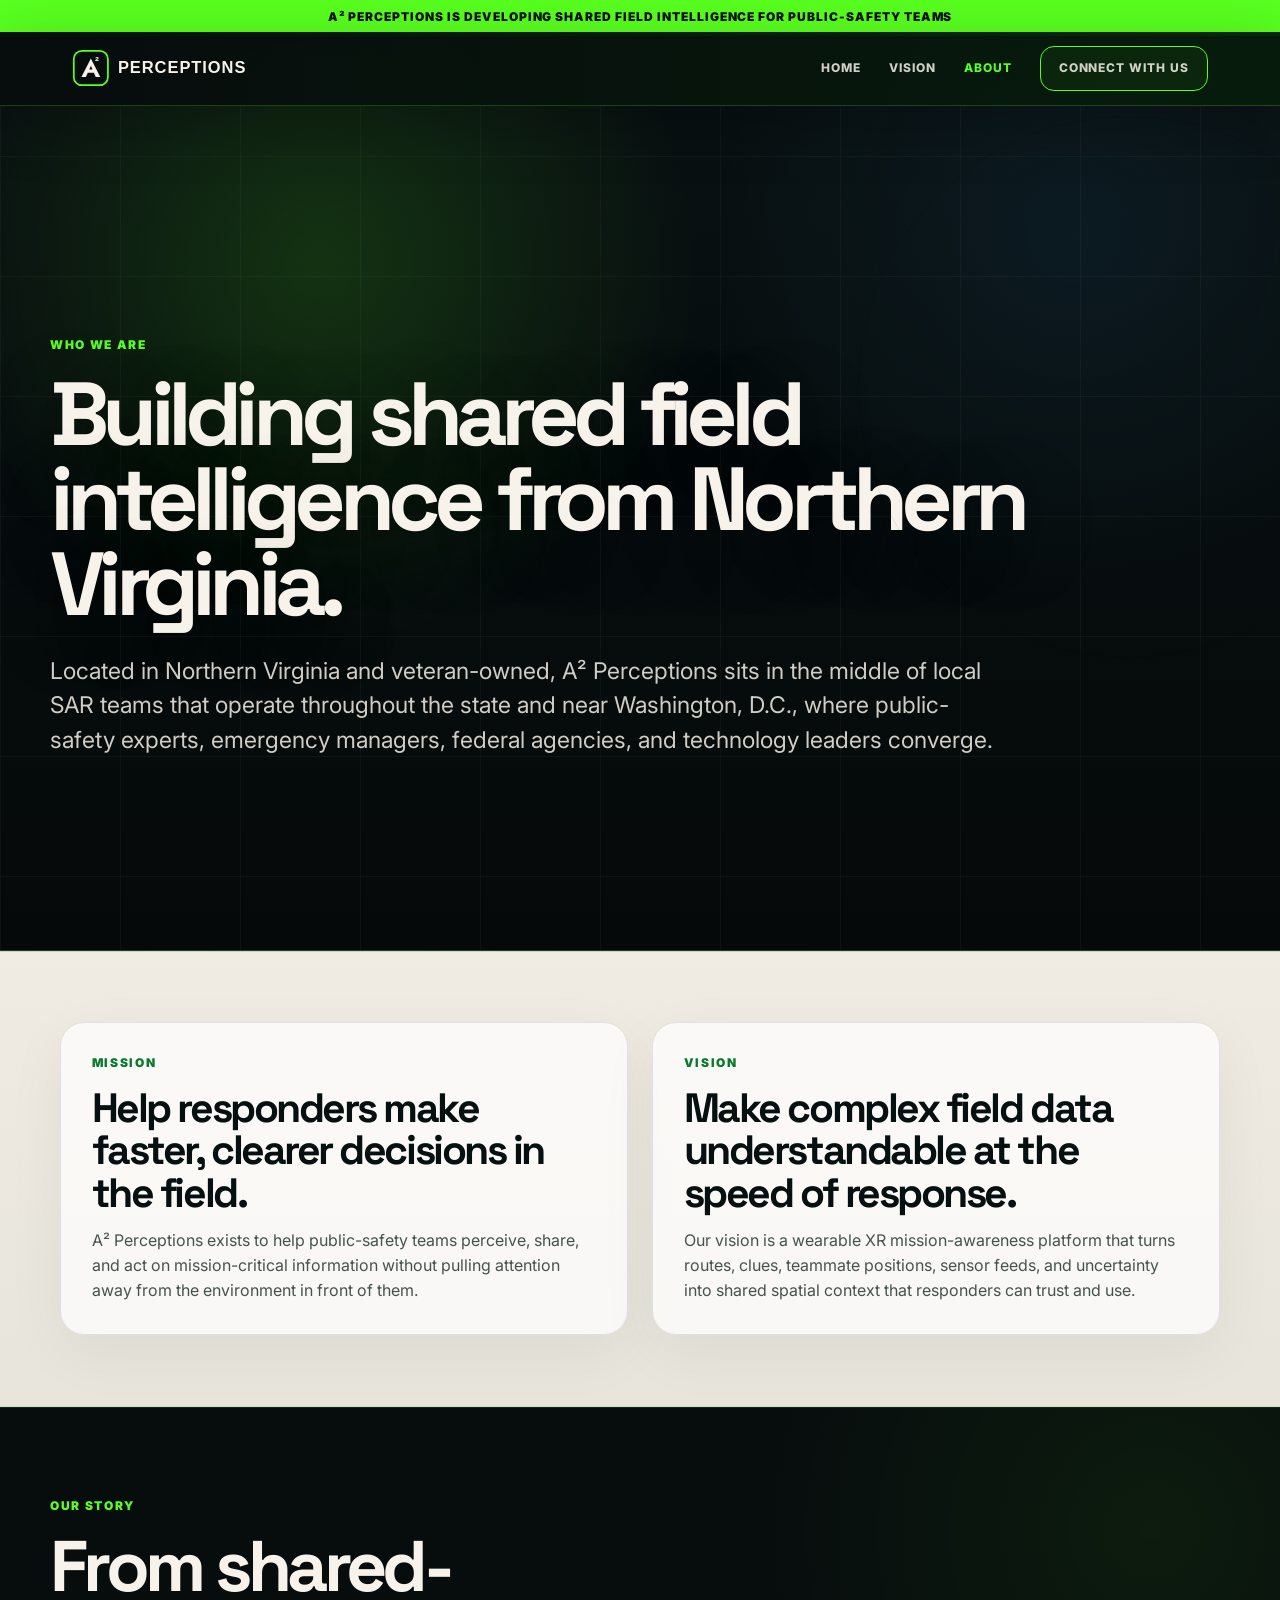
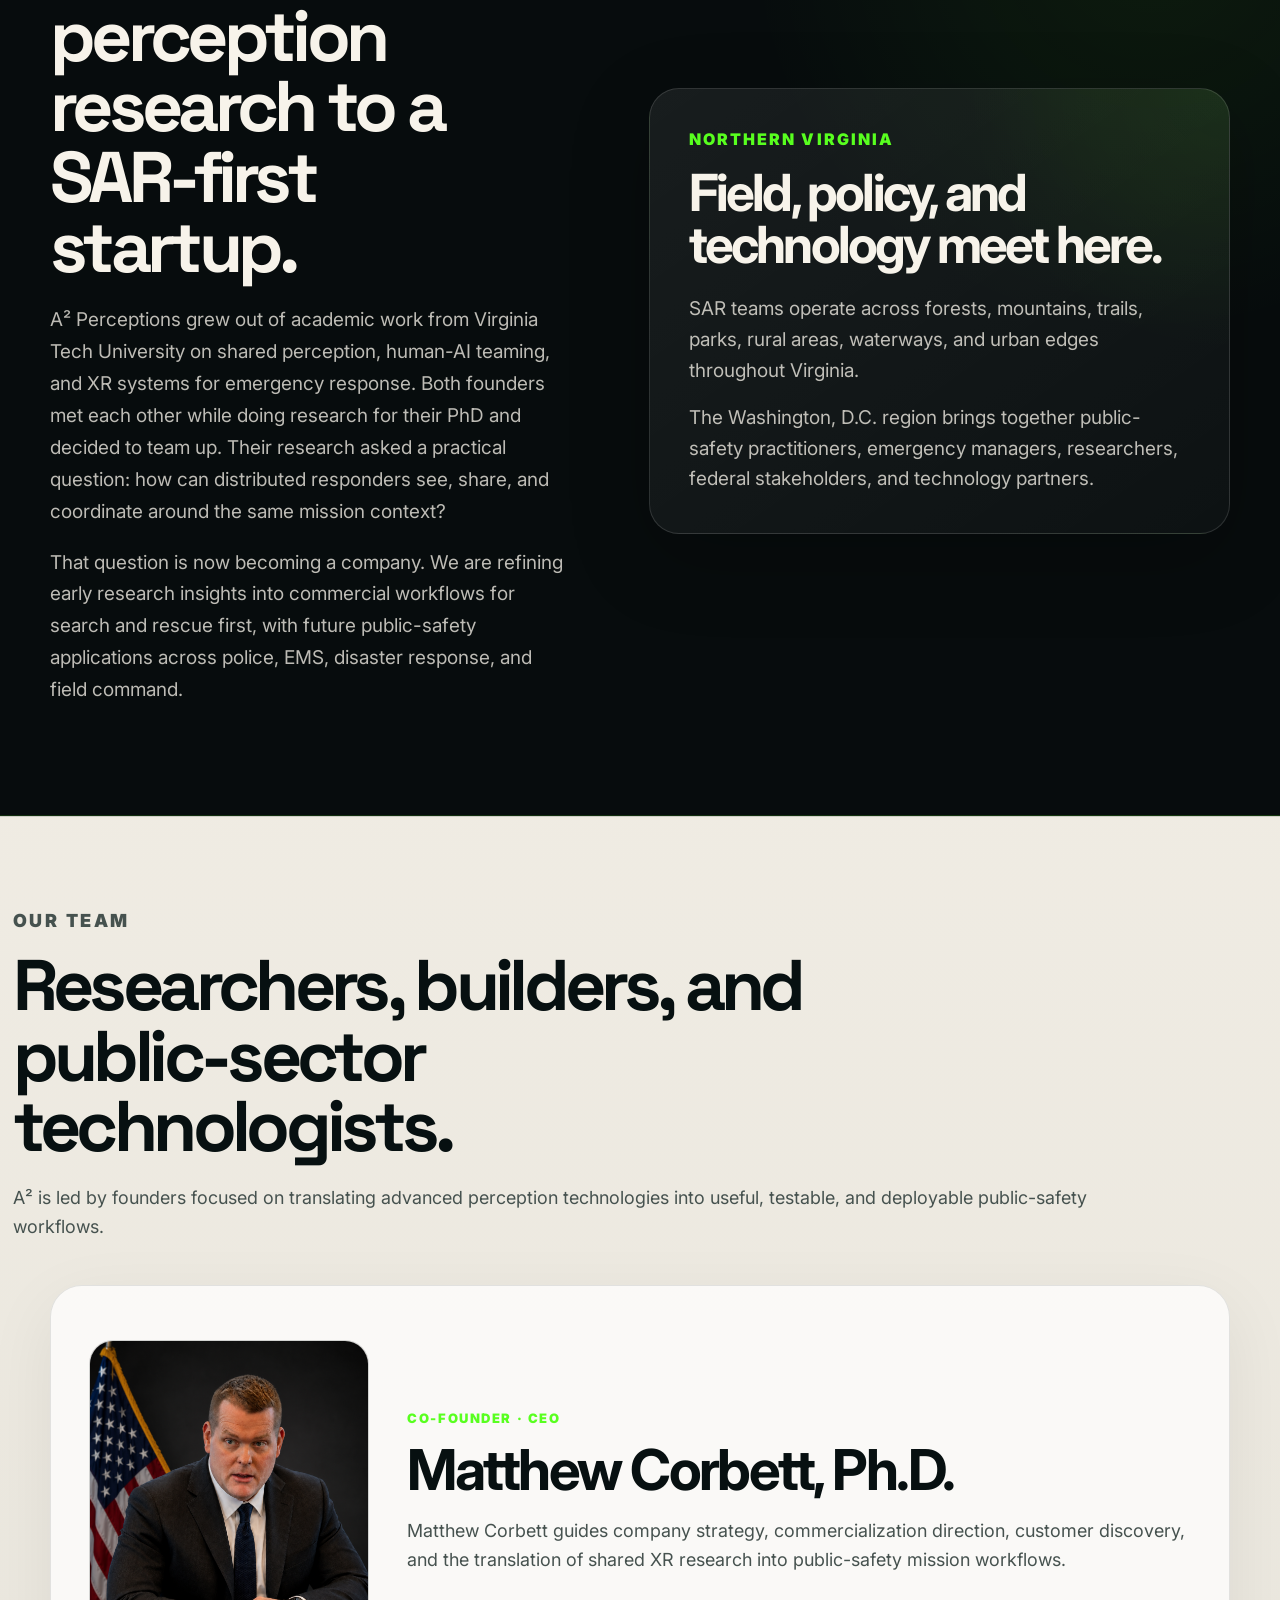
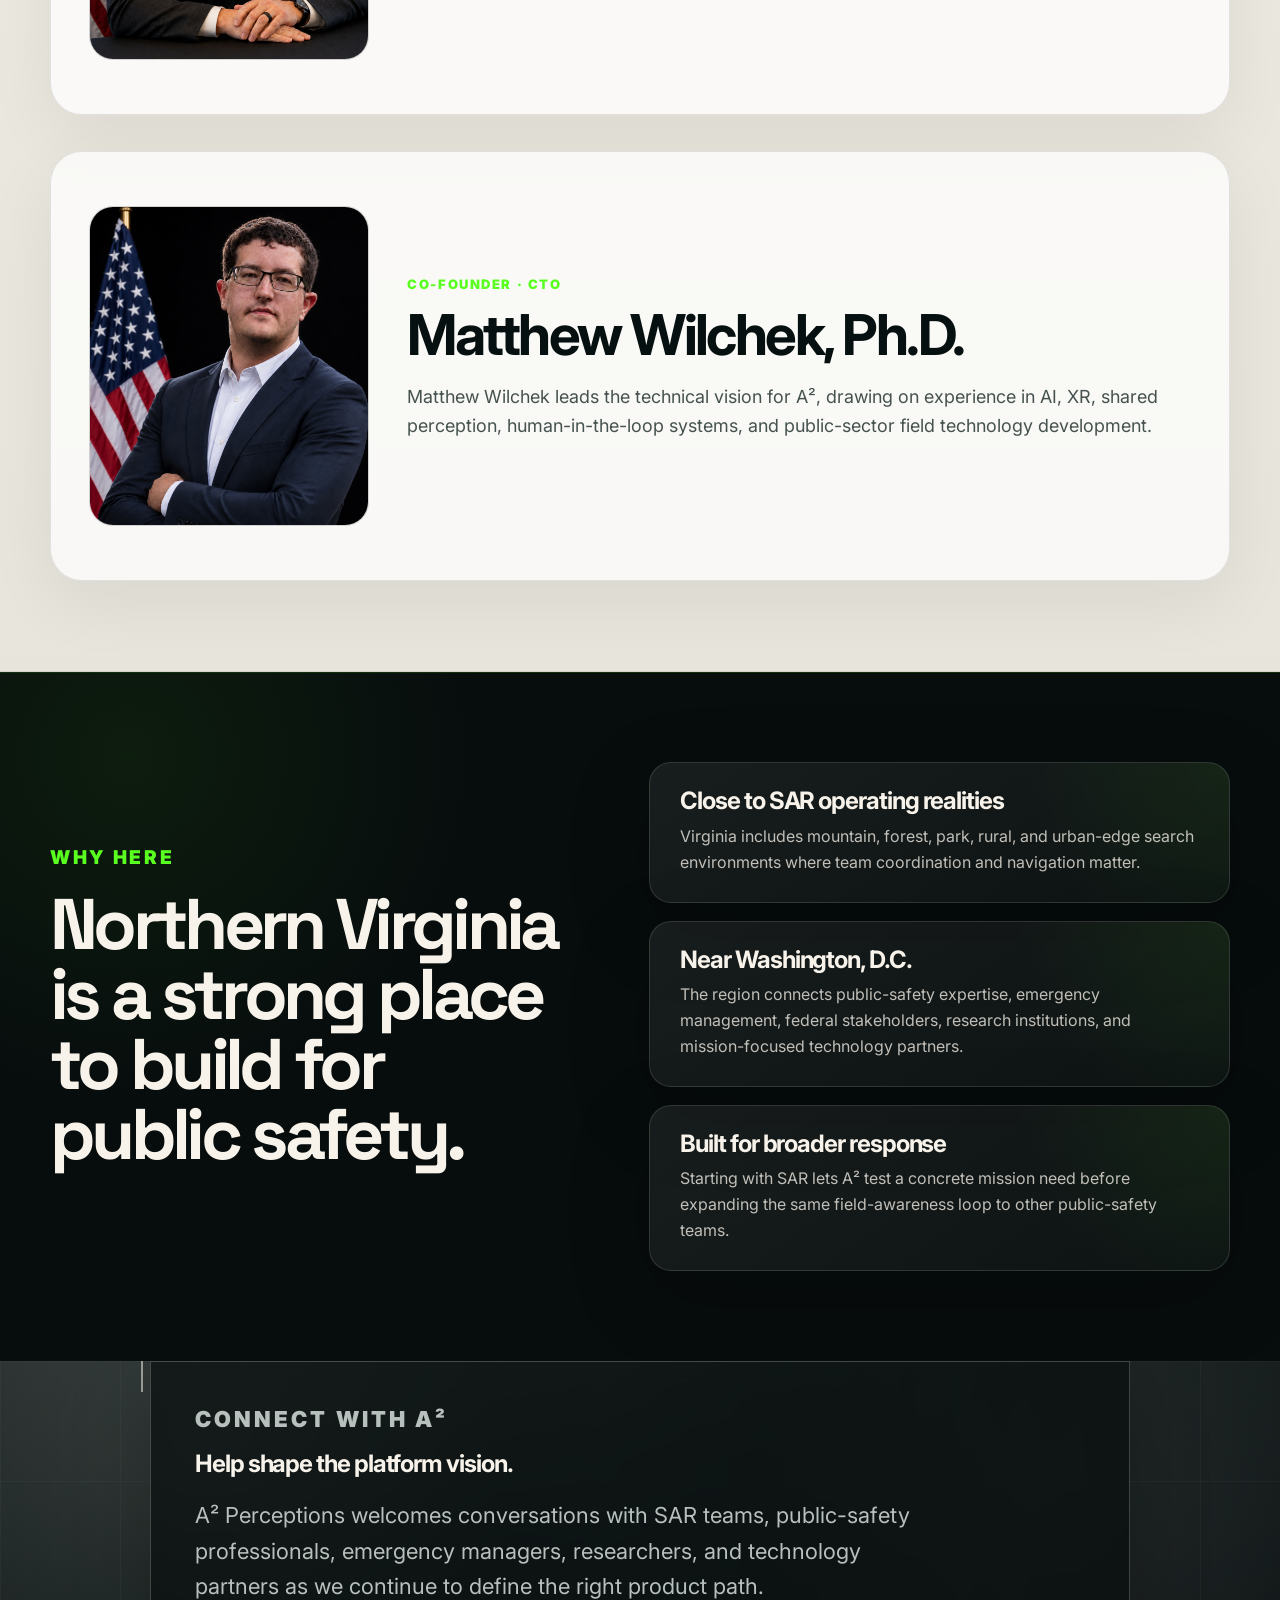
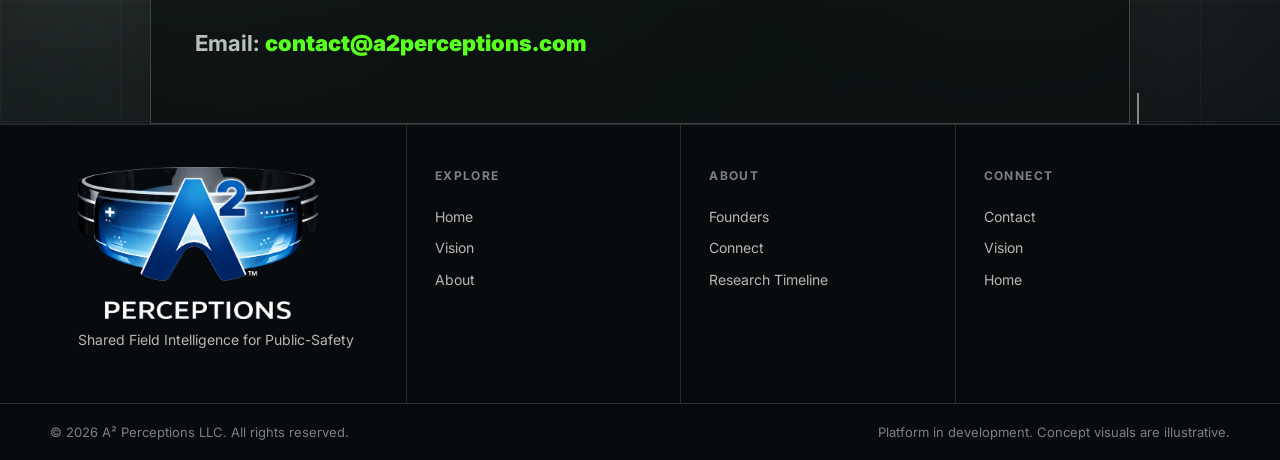
==== about.html @ ee7a9555 "Add files via upload" ====
<!doctype html>
<html lang="en">
<head>
  <meta charset="utf-8">
  <meta name="viewport" content="width=device-width, initial-scale=1">
  <meta property="og:title" content="About | A² Perceptions">
  <meta property="og:description" content="A Northern Virginia, veteran-owned startup building shared field intelligence for public-safety teams.">
  <meta property="og:type" content="website">
  <meta property="og:url" content="https://a2perceptions.com/about.html">
  <meta property="og:image" content="https://a2perceptions.com/assets/img/social-preview.png">
  <meta property="og:image:width" content="1200">
  <meta property="og:image:height" content="630">

  <meta name="twitter:card" content="summary_large_image">
  <meta name="twitter:title" content="About | A² Perceptions">
  <meta name="twitter:description" content="A Northern Virginia startup building shared field intelligence for public-safety teams.">
  <meta name="twitter:image" content="https://a2perceptions.com/assets/img/social-preview.png">
  <title>About | A² Perceptions</title>
  <meta name="description" content="Learn about A² Perceptions, a Northern Virginia startup translating shared perception, XR, and AI research into public-safety mission-awareness tools.">
  <link rel="preconnect" href="https://fonts.googleapis.com">
  <link rel="preconnect" href="https://fonts.gstatic.com" crossorigin>
  <link href="https://fonts.googleapis.com/css2?family=Inter:wght@400;600;700;800;900&family=Space+Grotesk:wght@500;700;800&display=swap" rel="stylesheet">
  <link rel="stylesheet" href="assets/css/styles.css">
  <link rel="stylesheet" href="assets/css/about-page.css">
  <link rel="icon" href="assets/img/favicon-32.png" sizes="32x32" type="image/png">
  <link rel="apple-touch-icon" href="assets/img/apple-touch-icon.png">
</head>
<body class="about-redesign">
  <div class="announcement">A² Perceptions is developing shared field intelligence for public-safety teams</div>
  <header class="site-header" aria-label="Primary navigation">
    <div class="header-inner">
      <a class="logo" href="index.html" aria-label="A² Perceptions home"><img src="assets/img/a2-logo.svg" alt="A² Perceptions"></a>
      <button class="nav-toggle" aria-label="Toggle navigation" aria-expanded="false"><span></span><span></span><span></span></button>
      <nav class="nav">
        <a href="index.html">Home</a>
        <a href="vision.html">Vision</a>
        <a class="active" href="about.html">About</a>
        <a class="btn" href="about.html#connect">Connect With Us</a>
      </nav>
    </div>
  </header>

  <main>
    <section class="about-hero">
      <div class="container about-hero-inner">
        <p class="eyebrow reveal">Who we are</p>
        <h1 class="reveal">Building shared field intelligence from Northern Virginia.</h1>
        <p class="about-location reveal">Located in Northern Virginia and veteran-owned, A² Perceptions sits in the middle of local SAR teams that operate throughout the state and near Washington, D.C., where public-safety experts, emergency managers, federal agencies, and technology leaders converge.</p>
      </div>
    </section>

    <section class="section about-mission-section">
      <div class="container mission-vision-pair">
        <article class="mission-block reveal">
          <p class="section-kicker">Mission</p>
          <h2>Help responders make faster, clearer decisions in the field.</h2>
          <p>A² Perceptions exists to help public-safety teams perceive, share, and act on mission-critical information without pulling attention away from the environment in front of them.</p>
        </article>
        <article class="mission-block reveal">
          <p class="section-kicker">Vision</p>
          <h2>Make complex field data understandable at the speed of response.</h2>
          <p>Our vision is a wearable XR mission-awareness platform that turns routes, clues, teammate positions, sensor feeds, and uncertainty into shared spatial context that responders can trust and use.</p>
        </article>
      </div>
    </section>

    <section class="section about-story-section">
      <div class="container story-grid">
        <div class="story-copy reveal">
          <p class="section-kicker">Our story</p>
          <h2>From shared-perception research to a SAR-first startup.</h2>
          <p>A² Perceptions grew out of academic work from Virginia Tech University on shared perception, human-AI teaming, and XR systems for emergency response. Both founders met each other while doing research for their PhD and decided to team up. Their research asked a practical question: how can distributed responders see, share, and coordinate around the same mission context?</p>
          <p>That question is now becoming a company. We are refining early research insights into commercial workflows for search and rescue first, with future public-safety applications across police, EMS, disaster response, and field command.</p>
        </div>
        <div class="story-panel reveal" aria-label="A² operating context">
          <div class="story-stat">
            <span>Northern Virginia</span>
            <strong>Field, policy, and technology meet here.</strong>
          </div>
          <div class="story-lines">
            <p>SAR teams operate across forests, mountains, trails, parks, rural areas, waterways, and urban edges throughout Virginia.</p>
            <p>The Washington, D.C. region brings together public-safety practitioners, emergency managers, researchers, federal stakeholders, and technology partners.</p>
          </div>
        </div>
      </div>
    </section>

    <section id="founders" class="section founders-about-section">
      <div class="container">
        <div class="about-section-head reveal">
          <p class="section-kicker">Our team</p>
          <h2>Researchers, builders, and public-sector technologists.</h2>
          <p>A² is led by founders focused on translating advanced perception technologies into useful, testable, and deployable public-safety workflows.</p>
        </div>

        <div class="about-founder-grid">
          <article class="about-founder-card reveal">
            <img src="assets/img/matt-corbett-headshot.png" alt="Founder image placeholder for Matthew Corbett">
            <div>
              <p class="role">Co-Founder · CEO</p>
              <h3><a href="https://www.linkedin.com/in/matthew-corbett-56a0b093/" target="_blank" rel="noopener noreferrer">Matthew Corbett, Ph.D.</a></h3>
              <p>Matthew Corbett guides company strategy, commercialization direction, customer discovery, and the translation of shared XR research into public-safety mission workflows.</p>
            </div>
          </article>

          <article class="about-founder-card reveal">
            <img src="assets/img/matt-wilchek-headshot.png" alt="Matthew Wilchek founder headshot">
            <div>
              <p class="role">Co-Founder · CTO</p>
              <h3><a href="https://www.linkedin.com/in/matthew-wilchek-phd-1b52b3207/" target="_blank" rel="noopener noreferrer">Matthew Wilchek, Ph.D.</a></h3>
              <p>Matthew Wilchek leads the technical vision for A², drawing on experience in AI, XR, shared perception, human-in-the-loop systems, and public-sector field technology development.</p>
            </div>
          </article>
        </div>
      </div>
    </section>

    <section class="section about-location-section">
      <div class="container location-grid">
        <div class="location-copy reveal">
          <p class="section-kicker">Why here</p>
          <h2>Northern Virginia is a strong place to build for public safety.</h2>
        </div>
        <div class="location-cards">
          <article class="location-card reveal"><h3>Close to SAR operating realities</h3><p>Virginia includes mountain, forest, park, rural, and urban-edge search environments where team coordination and navigation matter.</p></article>
          <article class="location-card reveal"><h3>Near Washington, D.C.</h3><p>The region connects public-safety expertise, emergency management, federal stakeholders, research institutions, and mission-focused technology partners.</p></article>
          <article class="location-card reveal"><h3>Built for broader response</h3><p>Starting with SAR lets A² test a concrete mission need before expanding the same field-awareness loop to other public-safety teams.</p></article>
        </div>
      </div>
    </section>

    <section id="connect" class="contact-band about-contact-band">
      <div class="container">
        <div class="contact-box reveal">
          <p class="section-kicker">Connect with A²</p>
          <h2>Help shape the platform vision.</h2>
          <p>A² Perceptions welcomes conversations with SAR teams, public-safety professionals, emergency managers, researchers, and technology partners as we continue to define the right product path.</p>
          <p><strong>Email:</strong> <a href="mailto:contact@a2perceptions.com">contact@a2perceptions.com</a></p>
        </div>
      </div>
    </section>
  </main>

  <footer class="site-footer">
    <div class="container footer-grid">
      <div class="footer-col footer-logo"><img src="assets/img/a2-logo-official-footer.png" alt="Official A² Perceptions logo"><p>Shared Field Intelligence for Public-Safety</p></div>
      <div class="footer-col"><h4>Explore</h4><a href="index.html">Home</a><a href="vision.html">Vision</a><a href="about.html">About</a></div>
      <div class="footer-col"><h4>About</h4><a href="#founders">Founders</a><a href="#connect">Connect</a><a href="vision.html#references">Research Timeline</a></div>
      <div class="footer-col"><h4>Connect</h4><a href="about.html#connect">Contact</a><a href="vision.html">Vision</a><a href="index.html">Home</a></div>
    </div>
    <div class="footer-bottom"><div class="container"><span>© <span id="year">2026</span> A² Perceptions LLC. All rights reserved.</span><span>Platform in development. Concept visuals are illustrative.</span></div></div>
  </footer>
  <script src="assets/js/main.js"></script>
  <script>document.getElementById('year').textContent = new Date().getFullYear();</script>
</body>
</html>
---- assets/css/styles.css ----
:root {
  --black: #070a0d;
  --near-black: #0b0f12;
  --charcoal: #12181d;
  --panel: #151b1f;
  --panel-2: #1b2227;
  --text: #f7f3ea;
  --muted: #b8c0bd;
  --muted-2: #79827f;
  --line: rgba(247, 243, 234, 0.14);
  --green: #58ff1f;
  --green-dim: rgba(88, 255, 31, 0.18);
  --cyan: #24d7ff;
  --cyan-dim: rgba(36, 215, 255, 0.16);
  --amber: #ffaf3d;
  --cream: #f4f1ea;
  --ink: #090a0a;
  --max: 1180px;
  --radius-lg: 30px;
  --radius-md: 20px;
  --shadow: 0 20px 80px rgba(0,0,0,.32);
}

* { box-sizing: border-box; }
html { scroll-behavior: smooth; }
body {
  margin: 0;
  background: var(--near-black);
  color: var(--text);
  font-family: Inter, system-ui, -apple-system, BlinkMacSystemFont, "Segoe UI", sans-serif;
  line-height: 1.55;
  text-rendering: optimizeLegibility;
}
body.light-page { background: var(--cream); color: var(--ink); }
a { color: inherit; text-decoration: none; }
img, video { max-width: 100%; display: block; }
::selection { background: var(--green); color: var(--black); }

.announcement {
  background: var(--green);
  color: #041006;
  font-weight: 900;
  text-transform: uppercase;
  letter-spacing: .08em;
  font-size: 12px;
  text-align: center;
  padding: 8px 16px;
  border-bottom: 1px solid rgba(0,0,0,.28);
}

.site-header {
  position: fixed;
  top: 32px;
  left: 0;
  right: 0;
  z-index: 100;
  transition: background .25s ease, transform .25s ease, border .25s ease;
}
.site-header.scrolled { background: rgba(7, 10, 13, 0.86); backdrop-filter: blur(18px); border-bottom: 1px solid var(--line); }
.header-inner {
  max-width: var(--max);
  margin: 0 auto;
  display: flex;
  align-items: center;
  justify-content: space-between;
  gap: 24px;
  padding: 14px 22px;
}
.logo { display: flex; align-items: center; min-width: 190px; }
.logo img { width: 212px; height: auto; }
.nav { display: flex; align-items: center; gap: 28px; }
.nav a {
  color: rgba(247,243,234,.84);
  font-weight: 800;
  font-size: 12px;
  text-transform: uppercase;
  letter-spacing: .08em;
}
.nav a.active, .nav a:hover { color: var(--green); }
.nav-toggle { display: none; background: transparent; border: 1px solid var(--line); color: var(--text); border-radius: 12px; padding: 9px 11px; }
.nav-toggle span { display:block; width:22px; height:2px; background: currentColor; margin:4px 0; }
.btn {
  display: inline-flex;
  align-items: center;
  justify-content: center;
  gap: 10px;
  border: 1px solid var(--green);
  color: var(--green);
  background: rgba(88,255,31,.05);
  border-radius: 14px;
  padding: 12px 18px;
  font-size: 12px;
  font-weight: 900;
  text-transform: uppercase;
  letter-spacing: .08em;
  transition: transform .18s ease, background .18s ease, color .18s ease, border .18s ease;
  cursor: pointer;
}
.btn:hover { transform: translateY(-2px); background: var(--green); color: var(--black); }
.btn.secondary { border-color: rgba(247,243,234,.35); color: var(--text); background: rgba(247,243,234,.04); }
.btn.secondary:hover { background: var(--text); color: var(--black); }
.btn.dark { color: var(--near-black); background: var(--green); }
.btn.dark:hover { background: var(--cyan); border-color: var(--cyan); }

.hero {
  position: relative;
  min-height: 92vh;
  display: grid;
  align-items: end;
  overflow: hidden;
  isolation: isolate;
}
.hero.hero-compact { min-height: 68vh; align-items: center; }
.hero-media {
  position: absolute; inset: 0; z-index: -3; background: var(--near-black);
}
.hero-media video, .hero-media img {
  width: 100%; height: 100%; object-fit: cover;
  opacity: .82;
}
.hero::before {
  content: "";
  position: absolute; inset: 0; z-index: -2;
  background: linear-gradient(90deg, rgba(3,5,7,.92) 0%, rgba(3,5,7,.56) 42%, rgba(3,5,7,.74) 100%),
              linear-gradient(0deg, rgba(7,10,13,1) 0%, rgba(7,10,13,0) 42%);
}
.hero::after {
  content: "";
  position: absolute; inset: 0; z-index: -1;
  background-image: radial-gradient(circle at 65% 40%, rgba(88,255,31,.16), transparent 28%),
                    linear-gradient(rgba(255,255,255,.04) 1px, transparent 1px),
                    linear-gradient(90deg, rgba(255,255,255,.04) 1px, transparent 1px);
  background-size: auto, 88px 88px, 88px 88px;
  mask-image: linear-gradient(to bottom, transparent 0%, black 20%, black 75%, transparent 100%);
  opacity: .7;
}
.hero-content {
  width: min(var(--max), calc(100% - 40px));
  margin: 0 auto;
  padding: 190px 0 86px;
}
.eyebrow {
  color: var(--green);
  font-weight: 900;
  text-transform: uppercase;
  letter-spacing: .14em;
  font-size: 12px;
  margin: 0 0 18px;
}
h1, h2, h3 { line-height: 1.02; margin: 0; letter-spacing: -0.045em; }
h1 {
  font-family: "Space Grotesk", Inter, system-ui, sans-serif;
  font-size: clamp(52px, 9vw, 128px);
  max-width: 980px;
  font-weight: 800;
}
.hero p.lead, .lead {
  font-size: clamp(18px, 2.2vw, 25px);
  color: rgba(247,243,234,.82);
  max-width: 790px;
  margin: 24px 0 0;
}
.hero-actions { display:flex; gap:14px; flex-wrap:wrap; margin-top:32px; }
.hero-tags { display:flex; gap:10px; flex-wrap:wrap; margin-top:40px; }
.tag {
  border: 1px solid rgba(247,243,234,.2);
  color: rgba(247,243,234,.82);
  background: rgba(7,10,13,.42);
  backdrop-filter: blur(6px);
  border-radius: 999px;
  padding: 9px 13px;
  font-size: 12px;
  font-weight: 800;
  text-transform: uppercase;
  letter-spacing: .08em;
}
.tag.green { border-color: rgba(88,255,31,.4); color: var(--green); }

main { overflow: hidden; }
.section { padding: 100px 0; position: relative; }
.section.tight { padding: 68px 0; }
.container { width: min(var(--max), calc(100% - 40px)); margin: 0 auto; }
.section-header { display:flex; justify-content:space-between; align-items:end; gap:40px; margin-bottom:42px; }
.section-header.stack { display:block; }
.section-kicker {
  color: var(--green);
  text-transform: uppercase;
  font-weight: 900;
  letter-spacing: .14em;
  font-size: 12px;
  margin: 0 0 15px;
}
.section h2 { font-family: "Space Grotesk", Inter, sans-serif; font-size: clamp(38px, 5vw, 72px); max-width: 860px; }
.section .copy { color: var(--muted); max-width: 620px; font-size: 18px; }
.grid { display:grid; gap:22px; }
.grid.cols-2 { grid-template-columns: repeat(2, minmax(0, 1fr)); }
.grid.cols-3 { grid-template-columns: repeat(3, minmax(0, 1fr)); }
.grid.cols-4 { grid-template-columns: repeat(4, minmax(0, 1fr)); }
.card {
  background: linear-gradient(145deg, rgba(255,255,255,.065), rgba(255,255,255,.025));
  border: 1px solid var(--line);
  border-radius: var(--radius-md);
  padding: 28px;
  box-shadow: 0 1px 0 rgba(255,255,255,.08) inset;
}
.card.dark { background: linear-gradient(145deg, #11181c, #0a0f12); }
.card h3 { font-size: 26px; margin-bottom: 14px; letter-spacing: -.025em; }
.card p { color: var(--muted); margin:0; }
.card .num { font-family:"Space Grotesk"; color: var(--green); font-weight:900; font-size: 18px; margin-bottom:18px; }
.card.accent { border-color: rgba(88,255,31,.34); }
.card.cyan { border-color: rgba(36,215,255,.28); }

.problem-band {
  background: var(--cream);
  color: var(--ink);
}
.problem-band .section-kicker { color: #0e7f1a; }
.problem-band .copy, .problem-band .card p { color: #4d5653; }
.problem-band .card {
  background: rgba(255,255,255,.62);
  border-color: rgba(0,0,0,.1);
  box-shadow: none;
}
.problem-band .card .num { color: #0e7f1a; }

.split { display:grid; grid-template-columns: 1fr 1fr; gap:54px; align-items:center; }
.split.reverse .visual { order:2; }
.visual-frame {
  border: 1px solid var(--line);
  border-radius: var(--radius-lg);
  overflow: hidden;
  box-shadow: var(--shadow);
  background: #05080b;
  position: relative;
}
.visual-frame img { width: 100%; height: auto; }
.visual-caption {
  padding: 16px 18px;
  border-top: 1px solid var(--line);
  color: var(--muted);
  font-size: 14px;
}

.platform-strip {
  border-top: 1px solid rgba(88,255,31,.8);
  border-bottom: 1px solid rgba(88,255,31,.28);
  background: #0a0f12;
}
.strip-grid { display:grid; grid-template-columns: repeat(3, 1fr); }
.strip-item { padding: 40px 26px; border-right: 1px solid var(--line); }
.strip-item:last-child { border-right:0; }
.strip-item h3 { font-size: 32px; margin-bottom:10px; }
.strip-item p { color:var(--muted); margin:0; }

.mission-card {
  min-height: 330px;
  display:flex; flex-direction:column; justify-content:space-between;
  background:
    linear-gradient(180deg, rgba(88,255,31,.07), rgba(7,10,13,.05)),
    linear-gradient(145deg, #141b1e, #080c0f);
  position:relative; overflow:hidden;
}
.mission-card::after {
  content:""; position:absolute; inset:auto -80px -120px auto; width:220px; height:220px; border-radius:50%; background:var(--green-dim); filter: blur(35px);
}
.mission-card .icon { width:52px; height:52px; border:1px solid rgba(88,255,31,.38); border-radius:16px; display:grid; place-items:center; color:var(--green); font-weight:900; }
.mission-card ul { list-style:none; padding:0; margin:20px 0 0; color:var(--muted); }
.mission-card li { padding:6px 0; border-top:1px solid rgba(255,255,255,.07); }

.light-hero {
  background: var(--cream);
  color: var(--ink);
  min-height: 72vh;
  display:grid;
  align-items:center;
  position:relative;
  overflow:hidden;
  border-bottom:1px solid rgba(0,0,0,.1);
}
.light-hero::before {
  content:""; position:absolute; inset:0; opacity:.45;
  background-image:
    radial-gradient(circle at 50% 35%, transparent 0, transparent 160px, rgba(0,0,0,.05) 161px, transparent 163px),
    radial-gradient(circle at 50% 35%, transparent 0, transparent 250px, rgba(0,0,0,.05) 251px, transparent 253px),
    linear-gradient(rgba(0,0,0,.08) 1px, transparent 1px),
    linear-gradient(90deg, rgba(0,0,0,.08) 1px, transparent 1px);
  background-size: auto, auto, 100px 100px, 100px 100px;
}
.light-hero .container { position:relative; padding-top:110px; }
.light-hero h1 { color:var(--ink); }
.light-hero .lead { color:#4a504f; }
.light-hero .eyebrow { color:#0e7f1a; }
.light-hero .bracket { margin-top:28px; font-weight:900; letter-spacing:.18em; color:#2d3430; }

.page-hero {
  min-height: 68vh;
  display:grid;
  align-items:center;
  padding-top:120px;
  background:
    radial-gradient(circle at 68% 28%, rgba(88,255,31,.18), transparent 30%),
    linear-gradient(135deg, #111b1d, #070a0d 60%);
  border-bottom:1px solid var(--line);
}
.page-hero .lead { color: var(--muted); }

.timeline { position:relative; display:grid; gap:20px; }
.timeline::before { content:""; position:absolute; left:20px; top:0; bottom:0; width:2px; background:rgba(88,255,31,.38); }
.timeline-item { display:grid; grid-template-columns: 60px 1fr; gap:18px; align-items:start; }
.timeline-dot { width:42px; height:42px; border-radius:50%; background:var(--near-black); border:2px solid var(--green); display:grid; place-items:center; color:var(--green); font-weight:900; position:relative; z-index:1; }
.timeline-card { background:#fff; border:1px solid rgba(0,0,0,.1); border-radius:20px; padding:24px; }
.timeline-card p { color:#505957; margin:8px 0 0; }
.timeline-card h3 { font-size:24px; }

.architecture-img { border-radius:30px; border:1px solid var(--line); box-shadow:var(--shadow); overflow:hidden; }
.capability-row { display:grid; grid-template-columns: 0.42fr 1fr; gap:28px; padding:32px 0; border-top:1px solid var(--line); }
.capability-row h3 { font-size:34px; }
.capability-row p { color:var(--muted); font-size:18px; margin:0; }
.badge-list { display:flex; flex-wrap:wrap; gap:10px; margin-top:24px; }
.badge { border:1px solid rgba(247,243,234,.18); color:var(--muted); border-radius:999px; padding:9px 13px; font-weight:800; font-size:12px; text-transform:uppercase; letter-spacing:.08em; }

.about-hero { background: var(--cream); color: var(--ink); padding: 150px 0 90px; position:relative; overflow:hidden; }
.about-hero-grid { display:grid; grid-template-columns: 1.15fr .85fr; gap:36px; align-items:center; }
.about-brand {
  justify-self:end;
  background: rgba(255,255,255,.72);
  border: 1px solid rgba(0,0,0,.08);
  border-radius: 28px;
  padding: 22px;
  box-shadow: 0 18px 60px rgba(0,0,0,.08);
  max-width: 430px;
}
.about-brand img { width: 100%; height: auto; }
.brand-note { margin: 14px 0 0; color:#4a504f; font-size:14px; }
.about-hero::after { content:""; position:absolute; right:-120px; top:80px; width:540px; height:540px; border-radius:50%; border:1px solid rgba(0,0,0,.08); }
.about-hero .eyebrow { color:#0e7f1a; }
.about-hero .lead { color:#4a504f; }
.mission-vision { background:#fff; color:var(--ink); border-top:1px solid rgba(0,0,0,.08); border-bottom:1px solid rgba(0,0,0,.08); }
.mission-vision h3 { font-size:34px; }
.mission-vision p { color:#3e4744; font-size:19px; }
.founder-card { display:grid; grid-template-columns: 180px 1fr; gap:24px; align-items:center; }
.founder-card img { border-radius:22px; border:1px solid var(--line); background:#0b0f12; }
.role { color:var(--green); text-transform:uppercase; font-size:12px; letter-spacing:.12em; font-weight:900; margin:4px 0 12px; }

.contact-band { position:relative; background:#06090c; min-height:430px; display:grid; align-items:center; overflow:hidden; }
.contact-band::before { content:""; position:absolute; inset:0; background:url('../img/terrain-contact.svg') center/cover no-repeat; opacity:.74; }
.contact-band .container { position:relative; display:grid; grid-template-columns: 1fr 1fr; gap:40px; align-items:center; }
.contact-box { max-width:560px; padding:32px; border:1px solid rgba(247,243,234,.18); background:rgba(5,9,12,.58); backdrop-filter: blur(8px); position:relative; }
.contact-box::before, .contact-box::after { content:""; position:absolute; width:38px; height:38px; border-color:rgba(247,243,234,.45); border-style:solid; }
.contact-box::before { left:-10px; top:-10px; border-width:2px 0 0 2px; }
.contact-box::after { right:-10px; bottom:-10px; border-width:0 2px 2px 0; }
.contact-box p { color:var(--muted); }
.contact-logo { justify-self:center; width:min(300px, 48vw); opacity:.96; }

.site-footer { background:#080b0d; border-top:1px solid var(--line); }
.footer-grid { display:grid; grid-template-columns: 1.3fr repeat(3, 1fr); }
.footer-col { padding:42px 28px; border-right:1px solid var(--line); min-height:210px; }
.footer-col:last-child { border-right:0; }
.footer-logo img { width:240px; max-width:100%; height:auto; }
.footer-col h4 { margin:0 0 20px; color:var(--muted-2); font-size:12px; text-transform:uppercase; letter-spacing:.12em; }
.footer-col a, .footer-col p { display:block; color:rgba(247,243,234,.74); margin:10px 0; font-size:14px; }
.footer-bottom { border-top:1px solid var(--line); color:var(--muted-2); font-size:13px; padding:18px 0; }
.footer-bottom .container { display:flex; justify-content:space-between; gap:18px; flex-wrap:wrap; }

.reveal { opacity:0; transform: translateY(24px); transition: opacity .65s ease, transform .65s ease; }
.reveal.visible { opacity:1; transform: translateY(0); }

@media (max-width: 900px) {
  .site-header { top: 32px; }
  .nav-toggle { display:block; }
  .nav {
    position:absolute; top:74px; left:20px; right:20px;
    display:none; flex-direction:column; align-items:flex-start; gap:18px;
    padding:22px; background:rgba(7,10,13,.95); border:1px solid var(--line); border-radius:18px;
    backdrop-filter: blur(14px);
  }
  .nav.open { display:flex; }
  .header-inner { padding: 12px 20px; }
  .logo img { width: 190px; }
  h1 { font-size: clamp(48px, 16vw, 82px); }
  .hero-content { padding-top:150px; }
  .section-header { display:block; }
  .section-header .copy { margin-top:20px; }
  .grid.cols-2, .grid.cols-3, .grid.cols-4, .split, .strip-grid, .contact-band .container, .footer-grid, .about-hero-grid { grid-template-columns: 1fr; }
  .strip-item { border-right:0; border-bottom:1px solid var(--line); }
  .founder-card { grid-template-columns: 1fr; }
  .founder-card img { max-width:220px; }
  .capability-row { grid-template-columns: 1fr; }
  .footer-col { border-right:0; border-bottom:1px solid var(--line); min-height:0; }
  .footer-col:last-child { border-bottom:0; }
}

@media (max-width: 560px) {
  .announcement { font-size:10px; }
  .site-header { top: 30px; }
  .container, .hero-content { width: min(100% - 28px, var(--max)); }
  .hero-actions .btn { width:100%; }
  .section { padding:76px 0; }
  .card { padding:22px; }
  .light-hero .container { padding-top:140px; }
  .about-hero { padding-top:145px; }
}
.light-page .site-header { background: rgba(244, 241, 234, 0.86); backdrop-filter: blur(18px); border-bottom: 1px solid rgba(0,0,0,.08); }
.light-page .nav a:not(.btn) { color: rgba(9,10,10,.78); }
.light-page .nav a:not(.btn):hover, .light-page .nav a.active { color: #0e7f1a; }
.light-page .nav-toggle { color: var(--ink); border-color: rgba(0,0,0,.15); }
.light-page .site-header.scrolled { background: rgba(244, 241, 234, 0.92); border-bottom: 1px solid rgba(0,0,0,.12); }
@media (max-width: 900px) { .light-page .nav { background: rgba(244,241,234,.96); border-color: rgba(0,0,0,.12); } }


/* Concept workflow update */
.workflow-grid {
  display: grid;
  grid-template-columns: repeat(2, minmax(0, 1fr));
  gap: 24px;
}
.workflow-card {
  background: linear-gradient(145deg, rgba(255,255,255,.065), rgba(255,255,255,.025));
  border: 1px solid var(--line);
  border-radius: var(--radius-md);
  overflow: hidden;
  box-shadow: var(--shadow);
}
.workflow-card img {
  width: 100%;
  aspect-ratio: 16 / 9;
  object-fit: cover;
  border-bottom: 1px solid var(--line);
}
.workflow-card-body {
  padding: 22px;
}
.workflow-card-body h3 {
  font-size: 28px;
  margin: 8px 0 10px;
}
.workflow-card-body p:last-child {
  color: var(--muted);
  margin: 0;
}
.section-kicker.mini {
  margin-bottom: 0;
  font-size: 11px;
}
.feature-list {
  margin: 24px 0 0;
  padding: 0;
  list-style: none;
  display: grid;
  gap: 14px;
}
.feature-list li {
  position: relative;
  padding-left: 28px;
  color: var(--muted);
}
.feature-list li::before {
  content: "";
  position: absolute;
  left: 0;
  top: 9px;
  width: 12px;
  height: 12px;
  border-radius: 50%;
  background: var(--green);
  box-shadow: 0 0 0 5px rgba(88,255,31,.14);
}
.problem-band .feature-list li,
.dark-text-list li {
  color: #4d5653;
}
.strip-grid-4 {
  grid-template-columns: repeat(4, 1fr);
}
.workflow-section .visual-frame img {
  width: 100%;
}
.problem-band .workflow-card {
  background: rgba(255,255,255,.72);
  border-color: rgba(0,0,0,.08);
  box-shadow: 0 18px 60px rgba(0,0,0,.06);
}
.problem-band .workflow-card-body p:last-child {
  color: #4d5653;
}
@media (max-width: 900px) {
  .workflow-grid,
  .strip-grid-4 {
    grid-template-columns: 1fr;
  }
}

/* Vision consolidation update */
.mini-grid {
  display: grid;
  grid-template-columns: 1fr;
  gap: 16px;
}
.mini-card {
  padding: 22px;
  border: 1px solid rgba(0,0,0,.10);
  border-radius: 20px;
  background: rgba(255,255,255,.70);
  box-shadow: 0 16px 50px rgba(0,0,0,.06);
}
.mini-card h3 { margin: 0 0 8px; color: var(--ink); }
.mini-card p { margin: 0; color: #56605c; }
.compact-workflows .workflow-card-body { padding: 20px; }
.research-grid {
  display: grid;
  grid-template-columns: repeat(4, minmax(0, 1fr));
  gap: 18px;
}
.research-card {
  padding: 24px;
  border-radius: 22px;
  border: 1px solid var(--line);
  background: linear-gradient(145deg, rgba(255,255,255,.07), rgba(255,255,255,.025));
  box-shadow: var(--shadow);
}
.research-card .num {
  display: inline-flex;
  min-width: 56px;
  height: 38px;
  padding: 0 12px;
  align-items: center;
  justify-content: center;
  border-radius: 999px;
  color: var(--green);
  background: rgba(88,255,31,.11);
  border: 1px solid rgba(88,255,31,.30);
  font-family: var(--font-display);
  font-size: 18px;
  font-weight: 900;
  letter-spacing: .04em;
}
.research-card h3 { margin: 18px 0 10px; font-size: 22px; }
.research-card p { color: var(--muted); }
.research-card a { color: var(--green); font-weight: 800; text-decoration: none; }
.research-card a:hover { text-decoration: underline; text-underline-offset: 5px; }
.video-callout {
  margin-top: 28px;
  display: flex;
  justify-content: space-between;
  align-items: center;
  gap: 24px;
  padding: 26px;
  border: 1px solid var(--line);
  border-radius: var(--radius-md);
  background: rgba(255,255,255,.06);
  box-shadow: var(--shadow);
}
.video-callout h3 { margin: 6px 0 8px; }
.video-callout p { color: var(--muted); margin: 0; }
.citations-section { padding-top: 80px; }
.citation-list {
  margin: 18px 0 0;
  padding-left: 22px;
  display: grid;
  gap: 16px;
  color: var(--muted);
}
.citation-list li { line-height: 1.65; }
.citation-list a { color: var(--green); font-weight: 700; overflow-wrap: anywhere; }
@media (max-width: 1000px) {
  .research-grid { grid-template-columns: repeat(2, minmax(0, 1fr)); }
}
@media (max-width: 700px) {
  .research-grid { grid-template-columns: 1fr; }
  .video-callout { flex-direction: column; align-items: flex-start; }
}

/* Home + Vision refinement update */
.centered {
  text-align: center;
  max-width: 920px;
  margin: 0 auto 38px;
}

.home-overview-section {
  background:
    radial-gradient(circle at 50% 0%, rgba(88,255,31,.10), transparent 34%),
    linear-gradient(180deg, rgba(8,12,13,1), rgba(3,7,8,1));
}

.overview-showcase {
  margin: 0;
  border: 1px solid rgba(255,255,255,.14);
  border-radius: 26px;
  overflow: hidden;
  background: rgba(255,255,255,.035);
  box-shadow: 0 32px 90px rgba(0,0,0,.42);
}

.overview-showcase img {
  width: 100%;
  display: block;
}

.overview-showcase figcaption {
  padding: 18px 24px;
  color: var(--muted);
  border-top: 1px solid rgba(255,255,255,.10);
  font-size: 14px;
}

.text-capability-grid,
.lab-launch-grid {
  display: grid;
  grid-template-columns: repeat(2, minmax(0, 1fr));
  gap: 22px;
}

.metric-row {
  display: grid;
  grid-template-columns: repeat(3, minmax(0, 1fr));
  gap: 18px;
}

.metric-card {
  border: 1px solid rgba(0,0,0,.08);
  border-radius: 22px;
  padding: 26px;
  background: rgba(255,255,255,.70);
  box-shadow: 0 18px 50px rgba(0,0,0,.06);
}

.metric-card strong {
  display: block;
  font-family: var(--display);
  font-size: clamp(34px, 5vw, 64px);
  line-height: .95;
  color: #0b1314;
  margin-bottom: 12px;
}

.metric-card span {
  color: #4c5755;
}

.timeline-list {
  display: grid;
  gap: 16px;
}

.timeline-list > div {
  display: grid;
  grid-template-columns: 64px 1fr;
  gap: 18px;
  align-items: start;
  padding: 20px;
  border: 1px solid var(--line);
  border-radius: 22px;
  background: linear-gradient(145deg, rgba(255,255,255,.065), rgba(255,255,255,.025));
}

.timeline-list span {
  display: grid;
  place-items: center;
  width: 48px;
  height: 48px;
  border-radius: 16px;
  color: var(--green);
  border: 1px solid rgba(88,255,31,.38);
  background: rgba(88,255,31,.08);
  font-weight: 900;
}

.timeline-list h3 {
  margin: 0 0 6px;
}

.timeline-list p {
  margin: 0;
  color: var(--muted);
}

.reference-list {
  margin: 0;
  padding-left: 22px;
  color: #4c5755;
  display: grid;
  gap: 16px;
}

.reference-list li {
  padding-left: 8px;
}

.reference-list a {
  color: #086b2e;
  font-weight: 800;
}

@media (max-width: 900px) {
  .text-capability-grid,
  .lab-launch-grid,
  .metric-row {
    grid-template-columns: 1fr;
  }

  .overview-showcase figcaption {
    padding: 14px 16px;
  }
}

/* Home actual capability cards using original concept images */
.home-capabilities-section {
  background:
    radial-gradient(circle at 50% 0%, rgba(88,255,31,.12), transparent 36%),
    radial-gradient(circle at 12% 18%, rgba(55,170,255,.08), transparent 28%),
    linear-gradient(180deg, rgba(8,12,13,1), rgba(3,7,8,1));
}

.capability-showcase-grid {
  display: grid;
  grid-template-columns: repeat(2, minmax(0, 1fr));
  gap: 22px;
}

.capability-showcase-card {
  display: grid;
  grid-template-columns: minmax(210px, .72fr) minmax(300px, 1.28fr);
  align-items: center;
  gap: 24px;
  min-height: 320px;
  padding: 28px;
  border: 1px solid rgba(255,255,255,.14);
  border-radius: 20px;
  background:
    linear-gradient(145deg, rgba(255,255,255,.065), rgba(255,255,255,.024)),
    radial-gradient(circle at 100% 0%, rgba(88,255,31,.065), transparent 35%);
  box-shadow: 0 24px 80px rgba(0,0,0,.34);
  overflow: hidden;
}

.capability-showcase-card img {
  width: 100%;
  height: 235px;
  object-fit: cover;
  border-radius: 14px;
  border: 1px solid rgba(255,255,255,.12);
  box-shadow: 0 18px 50px rgba(0,0,0,.36);
}

.capability-copy {
  min-width: 0;
}

.capability-icon {
  width: 38px;
  height: 38px;
  display: grid;
  place-items: center;
  margin-bottom: 16px;
  color: var(--green);
  border: 1px solid rgba(88,255,31,.55);
  border-radius: 14px;
  background: rgba(88,255,31,.075);
  font-size: 21px;
  font-weight: 900;
}

.capability-copy h3 {
  margin: 10px 0 14px;
  font-size: clamp(24px, 2.2vw, 34px);
  letter-spacing: -.04em;
}

.capability-copy p:last-child {
  margin: 0;
  color: rgba(247,243,234,.68);
  line-height: 1.75;
}

.capability-proof-bar {
  margin-top: 34px;
  padding: 22px 26px;
  display: flex;
  justify-content: space-between;
  gap: 24px;
  align-items: center;
  border: 1px solid rgba(255,255,255,.14);
  border-radius: 18px;
  background: linear-gradient(145deg, rgba(255,255,255,.065), rgba(255,255,255,.024));
}

.capability-proof-bar div {
  display: flex;
  align-items: baseline;
  gap: 16px;
  flex-wrap: wrap;
}

.capability-proof-bar strong {
  color: var(--text);
  font-size: 18px;
}

.capability-proof-bar span,
.capability-proof-bar li {
  color: var(--muted);
}

.capability-proof-bar ul {
  display: flex;
  flex-wrap: wrap;
  gap: 18px;
  margin: 0;
  padding: 0;
  list-style: none;
}

.capability-proof-bar li {
  position: relative;
  padding-left: 24px;
  white-space: nowrap;
  font-weight: 700;
}

.capability-proof-bar li::before {
  content: "";
  width: 12px;
  height: 12px;
  border-radius: 50%;
  background: var(--green);
  box-shadow: 0 0 0 5px rgba(88,255,31,.12);
  position: absolute;
  left: 0;
  top: 6px;
}

@media (max-width: 1100px) {
  .capability-showcase-grid {
    grid-template-columns: 1fr;
  }
}

@media (max-width: 760px) {
  .capability-showcase-card {
    grid-template-columns: 1fr;
    padding: 20px;
  }

  .capability-showcase-card img {
    height: auto;
  }

  .capability-proof-bar {
    align-items: flex-start;
    flex-direction: column;
  }
}

/* Home capability layout refinement v2 */
.home-capabilities-section .container {
  max-width: 1500px;
}

.home-capabilities-section .section-header.stack.centered {
  display: block;
  text-align: center;
  max-width: 1120px;
  margin: 0 auto 58px;
}

.home-capabilities-section .section-header.stack.centered .section-kicker {
  text-align: center;
  margin-left: auto;
  margin-right: auto;
}

.home-capabilities-section .section-header.stack.centered h2 {
  max-width: 1120px;
  margin: 0 auto 22px;
  text-align: center;
  font-size: clamp(48px, 5.2vw, 78px);
  line-height: 0.98;
  letter-spacing: -0.06em;
}

.home-capabilities-section .section-header.stack.centered .copy {
  max-width: 840px;
  margin: 0 auto;
  text-align: center;
  font-size: 20px;
  line-height: 1.65;
}

.capability-showcase-grid {
  grid-template-columns: repeat(2, minmax(0, 1fr));
  gap: 28px;
}

.capability-showcase-card {
  grid-template-columns: minmax(250px, 0.75fr) minmax(430px, 1.25fr);
  gap: 34px;
  min-height: 410px;
  padding: 34px;
  border-radius: 24px;
}

.capability-showcase-card img {
  height: 320px;
  border-radius: 18px;
}

.capability-copy {
  align-self: center;
}

.capability-copy h3 {
  font-size: clamp(30px, 2.35vw, 42px);
  line-height: 0.98;
  margin: 12px 0 18px;
  max-width: 360px;
}

.capability-copy p:last-child {
  font-size: 17px;
  line-height: 1.8;
  max-width: 360px;
}

.capability-icon {
  width: 46px;
  height: 46px;
  border-radius: 16px;
  margin-bottom: 20px;
}

.capability-proof-bar {
  margin-top: 40px;
  padding: 24px 28px;
  display: grid;
  grid-template-columns: minmax(410px, 1fr) auto;
  align-items: center;
  gap: 32px;
}

.capability-proof-bar div {
  display: grid;
  grid-template-columns: max-content 1fr;
  align-items: baseline;
  gap: 18px;
  min-width: 0;
}

.capability-proof-bar div span {
  white-space: nowrap;
}

.capability-proof-bar ul {
  display: grid;
  grid-template-columns: repeat(4, max-content);
  align-items: center;
  gap: 26px;
  justify-content: end;
}

.capability-proof-bar li {
  white-space: nowrap;
}

@media (max-width: 1350px) {
  .home-capabilities-section .container {
    max-width: 1240px;
  }

  .capability-showcase-card {
    grid-template-columns: 0.7fr 1.3fr;
    gap: 24px;
    min-height: 360px;
    padding: 28px;
  }

  .capability-showcase-card img {
    height: 270px;
  }

  .capability-copy h3 {
    font-size: clamp(28px, 2.3vw, 36px);
  }

  .capability-proof-bar {
    grid-template-columns: 1fr;
  }

  .capability-proof-bar div {
    grid-template-columns: max-content 1fr;
  }

  .capability-proof-bar ul {
    justify-content: start;
  }
}

@media (max-width: 1100px) {
  .capability-showcase-grid {
    grid-template-columns: 1fr;
  }

  .capability-showcase-card {
    grid-template-columns: minmax(260px, 0.62fr) minmax(380px, 1.38fr);
  }

  .capability-showcase-card img {
    height: 300px;
  }

  .capability-proof-bar ul {
    grid-template-columns: repeat(2, max-content);
  }
}

@media (max-width: 760px) {
  .home-capabilities-section .section-header.stack.centered h2 {
    font-size: clamp(38px, 11vw, 54px);
  }

  .home-capabilities-section .section-header.stack.centered .copy {
    font-size: 17px;
  }

  .capability-showcase-card {
    grid-template-columns: 1fr;
    min-height: auto;
  }

  .capability-showcase-card img {
    height: auto;
  }

  .capability-proof-bar,
  .capability-proof-bar div {
    grid-template-columns: 1fr;
  }

  .capability-proof-bar ul {
    grid-template-columns: 1fr;
    gap: 14px;
  }

  .capability-proof-bar div span {
    white-space: normal;
  }
}

/* Home capability layout refinement v3
   Fixes: cropped images, cramped cards, header centering, and overlapping bottom bar. */
.home-capabilities-section {
  padding-top: clamp(88px, 8vw, 132px);
}

.home-capabilities-section .container {
  max-width: 1720px !important;
  width: min(96vw, 1720px) !important;
  padding-left: 18px;
  padding-right: 18px;
}

.home-capabilities-section .section-header.stack.centered {
  display: block !important;
  text-align: center !important;
  max-width: 1120px !important;
  margin: 0 auto clamp(48px, 5vw, 72px) !important;
}

.home-capabilities-section .section-header.stack.centered .section-kicker {
  text-align: center !important;
  margin-left: auto !important;
  margin-right: auto !important;
}

.home-capabilities-section .section-header.stack.centered h2 {
  max-width: 1120px !important;
  margin: 0 auto 24px !important;
  text-align: center !important;
  font-size: clamp(48px, 5vw, 76px) !important;
  line-height: 1.02 !important;
  letter-spacing: -0.06em !important;
}

.home-capabilities-section .section-header.stack.centered .copy {
  max-width: 900px !important;
  margin: 0 auto !important;
  text-align: center !important;
  font-size: clamp(18px, 1.45vw, 22px) !important;
  line-height: 1.65 !important;
}

.capability-showcase-grid {
  display: grid !important;
  grid-template-columns: repeat(2, minmax(0, 1fr)) !important;
  gap: clamp(24px, 2vw, 34px) !important;
}

.capability-showcase-card {
  display: grid !important;
  grid-template-columns: minmax(0, 0.9fr) minmax(0, 1.35fr) !important;
  align-items: center !important;
  gap: clamp(22px, 2vw, 34px) !important;
  min-height: clamp(390px, 30vw, 500px) !important;
  padding: clamp(30px, 2.4vw, 46px) !important;
  border-radius: 28px !important;
  overflow: hidden !important;
}

.capability-showcase-card img {
  width: 100% !important;
  height: auto !important;
  aspect-ratio: 16 / 9 !important;
  object-fit: contain !important;
  object-position: center !important;
  border-radius: 18px !important;
  align-self: center !important;
  justify-self: stretch !important;
  background: rgba(0,0,0,.22);
}

.capability-copy {
  min-width: 0 !important;
  align-self: center !important;
}

.capability-copy h3 {
  font-size: clamp(34px, 2.75vw, 52px) !important;
  line-height: .98 !important;
  margin: 12px 0 20px !important;
  max-width: 470px !important;
}

.capability-copy p:last-child {
  font-size: clamp(17px, 1.18vw, 21px) !important;
  line-height: 1.78 !important;
  max-width: 500px !important;
}

.capability-icon {
  width: 48px !important;
  height: 48px !important;
  border-radius: 16px !important;
  margin-bottom: 22px !important;
}

.capability-proof-bar {
  width: 100% !important;
  margin-top: clamp(34px, 3vw, 50px) !important;
  padding: 24px 30px !important;
  display: flex !important;
  align-items: center !important;
  justify-content: space-between !important;
  gap: 28px !important;
  flex-wrap: nowrap !important;
  border-radius: 20px !important;
}

.capability-proof-bar div {
  display: flex !important;
  align-items: baseline !important;
  gap: 18px !important;
  min-width: max-content !important;
  flex: 0 0 auto !important;
}

.capability-proof-bar div span {
  white-space: nowrap !important;
}

.capability-proof-bar ul {
  display: flex !important;
  flex-wrap: nowrap !important;
  justify-content: flex-end !important;
  align-items: center !important;
  gap: clamp(18px, 2vw, 34px) !important;
  margin: 0 !important;
  padding: 0 !important;
  list-style: none !important;
  min-width: 0 !important;
}

.capability-proof-bar li {
  white-space: nowrap !important;
  font-size: clamp(14px, 1vw, 16px) !important;
}

@media (max-width: 1280px) {
  .home-capabilities-section .container {
    width: min(98vw, 1280px) !important;
    padding-left: 12px;
    padding-right: 12px;
  }

  .capability-showcase-grid {
    gap: 24px !important;
  }

  .capability-showcase-card {
    grid-template-columns: minmax(0, 0.82fr) minmax(0, 1.18fr) !important;
    gap: 22px !important;
    padding: 28px !important;
    min-height: 390px !important;
  }

  .capability-copy h3 {
    font-size: clamp(31px, 3vw, 42px) !important;
  }

  .capability-copy p:last-child {
    font-size: 17px !important;
  }

  .capability-proof-bar {
    gap: 20px !important;
    padding: 22px 24px !important;
  }

  .capability-proof-bar ul {
    gap: 18px !important;
  }
}

@media (max-width: 1080px) {
  .capability-showcase-grid {
    grid-template-columns: 1fr !important;
  }

  .capability-showcase-card {
    grid-template-columns: minmax(0, 0.75fr) minmax(0, 1.25fr) !important;
    min-height: auto !important;
  }

  .capability-proof-bar {
    align-items: flex-start !important;
    flex-direction: column !important;
    flex-wrap: nowrap !important;
  }

  .capability-proof-bar ul {
    justify-content: flex-start !important;
    flex-wrap: wrap !important;
  }
}

@media (max-width: 760px) {
  .home-capabilities-section .section-header.stack.centered h2 {
    font-size: clamp(38px, 11vw, 54px) !important;
  }

  .home-capabilities-section .section-header.stack.centered .copy {
    font-size: 17px !important;
  }

  .capability-showcase-card {
    grid-template-columns: 1fr !important;
    padding: 22px !important;
  }

  .capability-copy h3 {
    max-width: none !important;
  }

  .capability-copy p:last-child {
    max-width: none !important;
  }

  .capability-proof-bar div {
    min-width: 0 !important;
    flex-direction: column !important;
    gap: 8px !important;
  }

  .capability-proof-bar div span {
    white-space: normal !important;
  }

  .capability-proof-bar ul {
    flex-direction: column !important;
    align-items: flex-start !important;
  }
}

/* Home capability layout refinement v4
   Bigger image-first cards, clickable lightbox, wider capability area, higher hero text. */

/* Move the Home hero message higher on the first viewport */
.hero {
  min-height: 92vh !important;
}

.hero-content {
  padding-top: clamp(70px, 8vh, 120px) !important;
  padding-bottom: clamp(80px, 10vh, 140px) !important;
  align-self: start !important;
}

/* Make the capability section wider and less cramped */
.home-capabilities-section .container {
  max-width: 1760px !important;
  width: min(98vw, 1760px) !important;
  padding-left: clamp(18px, 2vw, 36px) !important;
  padding-right: clamp(18px, 2vw, 36px) !important;
}

.home-capabilities-section .section-header.stack.centered {
  text-align: center !important;
  max-width: 1160px !important;
  margin: 0 auto clamp(48px, 5vw, 72px) !important;
}

.home-capabilities-section .section-header.stack.centered h2 {
  text-align: center !important;
  max-width: 1160px !important;
  margin-left: auto !important;
  margin-right: auto !important;
}

.home-capabilities-section .section-header.stack.centered .copy {
  text-align: center !important;
  max-width: 920px !important;
  margin-left: auto !important;
  margin-right: auto !important;
}

/* Keep 2x2 quadrant feel, but make each quadrant image-first and much larger */
.capability-showcase-grid {
  display: grid !important;
  grid-template-columns: repeat(2, minmax(0, 1fr)) !important;
  gap: clamp(26px, 2.4vw, 42px) !important;
}

.capability-showcase-card {
  display: grid !important;
  grid-template-columns: 1fr !important;
  grid-template-rows: auto auto !important;
  gap: 0 !important;
  min-height: unset !important;
  padding: 0 !important;
  overflow: hidden !important;
  border-radius: 28px !important;
  background:
    linear-gradient(145deg, rgba(255,255,255,.072), rgba(255,255,255,.026)),
    radial-gradient(circle at 100% 0%, rgba(88,255,31,.07), transparent 35%) !important;
}

.capability-showcase-card .capability-image-button {
  order: 1 !important;
}

.capability-showcase-card .capability-copy {
  order: 2 !important;
}

.capability-image-button {
  position: relative !important;
  display: block !important;
  width: 100% !important;
  padding: 0 !important;
  margin: 0 !important;
  border: 0 !important;
  background: rgba(0,0,0,.20) !important;
  cursor: zoom-in !important;
  overflow: hidden !important;
}

.capability-image-button img {
  display: block !important;
  width: 100% !important;
  height: auto !important;
  aspect-ratio: 16 / 9 !important;
  object-fit: cover !important;
  object-position: center !important;
  border-radius: 0 !important;
  border: 0 !important;
  box-shadow: none !important;
  transform: scale(1.01);
  transition: transform .35s ease, filter .35s ease;
}

.capability-image-button:hover img,
.capability-image-button:focus-visible img {
  transform: scale(1.045);
  filter: brightness(1.08);
}

.capability-image-button span {
  position: absolute;
  right: 18px;
  bottom: 16px;
  padding: 8px 12px;
  border: 1px solid rgba(88,255,31,.45);
  border-radius: 999px;
  color: var(--green);
  background: rgba(3,7,8,.72);
  backdrop-filter: blur(8px);
  font-size: 12px;
  font-weight: 900;
  letter-spacing: .08em;
  text-transform: uppercase;
  opacity: 0;
  transform: translateY(6px);
  transition: opacity .25s ease, transform .25s ease;
}

.capability-image-button:hover span,
.capability-image-button:focus-visible span {
  opacity: 1;
  transform: translateY(0);
}

.capability-copy {
  padding: clamp(26px, 2.3vw, 40px) !important;
  min-width: 0 !important;
}

.capability-copy h3 {
  max-width: none !important;
  font-size: clamp(32px, 2.7vw, 52px) !important;
  line-height: .98 !important;
  margin: 12px 0 16px !important;
}

.capability-copy p:last-child {
  max-width: 720px !important;
  font-size: clamp(17px, 1.1vw, 20px) !important;
  line-height: 1.7 !important;
}

.capability-icon {
  width: 46px !important;
  height: 46px !important;
  margin-bottom: 18px !important;
}

/* Bottom bar expanded, no overlapping. */
.capability-proof-bar {
  width: 100% !important;
  margin-top: clamp(36px, 3vw, 54px) !important;
  padding: 24px 30px !important;
  display: grid !important;
  grid-template-columns: minmax(420px, 1fr) minmax(620px, auto) !important;
  align-items: center !important;
  gap: 28px !important;
  border-radius: 20px !important;
}

.capability-proof-bar div {
  display: flex !important;
  align-items: baseline !important;
  gap: 18px !important;
  min-width: 0 !important;
}

.capability-proof-bar div span {
  white-space: normal !important;
}

.capability-proof-bar ul {
  display: grid !important;
  grid-template-columns: repeat(4, max-content) !important;
  justify-content: end !important;
  align-items: center !important;
  gap: clamp(18px, 2vw, 34px) !important;
  margin: 0 !important;
  padding: 0 !important;
}

.capability-proof-bar li {
  white-space: nowrap !important;
  font-size: clamp(14px, .95vw, 16px) !important;
}

/* Image lightbox */
body.lightbox-open {
  overflow: hidden;
}

.image-lightbox {
  position: fixed;
  inset: 0;
  z-index: 9999;
  display: none;
  place-items: center;
  padding: clamp(18px, 4vw, 64px);
  background: rgba(0, 0, 0, .86);
  backdrop-filter: blur(12px);
}

.image-lightbox[aria-hidden="false"] {
  display: grid;
}

.image-lightbox img {
  max-width: min(94vw, 1600px);
  max-height: 88vh;
  width: auto;
  height: auto;
  border-radius: 22px;
  border: 1px solid rgba(255,255,255,.16);
  box-shadow: 0 36px 120px rgba(0,0,0,.65);
}

.image-lightbox-close {
  position: fixed;
  top: 24px;
  right: 28px;
  width: 48px;
  height: 48px;
  border-radius: 999px;
  border: 1px solid rgba(255,255,255,.18);
  color: var(--text);
  background: rgba(7,12,13,.78);
  font-size: 34px;
  line-height: 1;
  cursor: pointer;
}

@media (max-width: 1180px) {
  .capability-showcase-grid {
    grid-template-columns: 1fr !important;
  }

  .capability-proof-bar {
    grid-template-columns: 1fr !important;
    align-items: start !important;
  }

  .capability-proof-bar ul {
    justify-content: start !important;
    grid-template-columns: repeat(2, max-content) !important;
  }
}

@media (max-width: 760px) {
  .hero-content {
    padding-top: 96px !important;
  }

  .capability-copy {
    padding: 24px !important;
  }

  .capability-proof-bar ul {
    grid-template-columns: 1fr !important;
    gap: 14px !important;
  }

  .capability-proof-bar div {
    flex-direction: column !important;
    gap: 8px !important;
  }

  .image-lightbox {
    padding: 14px;
  }

  .image-lightbox-close {
    top: 12px;
    right: 12px;
  }
}


/* Home page refinement v5: tighter hero, improved Why It Matters, remove redundant strip, wider connect band */

/* 1) Tighten hero to remove excessive dead space */
.hero {
  min-height: clamp(700px, 78vh, 860px) !important;
  align-items: start !important;
}
.hero-content {
  padding-top: clamp(120px, 13vh, 156px) !important;
  padding-bottom: clamp(28px, 4vh, 52px) !important;
}
.hero h1 {
  max-width: 860px !important;
}
.hero p.lead {
  max-width: 740px !important;
}

/* 2) Improve the Why It Matters section presentation */
.problem-band {
  padding-top: 86px !important;
  padding-bottom: 96px !important;
}
.problem-band .container {
  width: min(1280px, calc(100% - 56px)) !important;
}
.problem-band .section-header {
  display: grid !important;
  grid-template-columns: minmax(320px, 1.05fr) minmax(420px, 1.15fr) !important;
  align-items: center !important;
  gap: 48px !important;
  margin-bottom: 40px !important;
}
.problem-band .section-kicker {
  font-size: 18px !important;
  letter-spacing: .16em !important;
  margin-bottom: 18px !important;
}
.problem-band h2 {
  font-size: clamp(48px, 7vw, 90px) !important;
  line-height: .96 !important;
  max-width: 760px !important;
}
.problem-band .copy {
  max-width: 760px !important;
  font-size: clamp(24px, 2.1vw, 31px) !important;
  line-height: 1.55 !important;
}
.problem-band .grid.cols-4 {
  grid-template-columns: repeat(4, minmax(0, 1fr)) !important;
  gap: 22px !important;
}
.problem-band .card {
  padding: 30px 30px 28px !important;
  border-radius: 24px !important;
}
.problem-band .card .num {
  font-size: 18px !important;
  margin-bottom: 18px !important;
}
.problem-band .card h3 {
  font-size: clamp(24px, 2vw, 38px) !important;
  line-height: 1.05 !important;
  margin-bottom: 12px !important;
}
.problem-band .card p {
  font-size: 16px !important;
  line-height: 1.55 !important;
}

/* 3) Widen connect area and remove extra logo block */
.contact-band {
  min-height: 360px !important;
}
.contact-band .container {
  grid-template-columns: 1fr !important;
  justify-items: center !important;
}
.contact-box {
  max-width: 980px !important;
  width: min(100%, 980px) !important;
  padding: 40px 44px !important;
}
.contact-box h2 {
  max-width: 600px !important;
}
.contact-box p {
  max-width: 740px !important;
  font-size: 22px !important;
  line-height: 1.6 !important;
}

/* Mobile/tablet adjustments */
@media (max-width: 1100px) {
  .problem-band .section-header {
    grid-template-columns: 1fr !important;
    gap: 26px !important;
  }
  .problem-band .copy {
    font-size: 22px !important;
  }
  .problem-band .grid.cols-4 {
    grid-template-columns: repeat(2, minmax(0, 1fr)) !important;
  }
}
@media (max-width: 760px) {
  .hero {
    min-height: auto !important;
  }
  .hero-content {
    padding-top: 118px !important;
    padding-bottom: 36px !important;
  }
  .problem-band .container {
    width: min(100% - 28px, 1280px) !important;
  }
  .problem-band .section-kicker {
    font-size: 14px !important;
  }
  .problem-band .copy {
    font-size: 19px !important;
  }
  .problem-band .grid.cols-4 {
    grid-template-columns: 1fr !important;
  }
  .contact-box {
    padding: 28px 24px !important;
  }
  .contact-box p {
    font-size: 18px !important;
  }
}

/* Home connect cleanup v6: remove square A background icon from Connect band */
.contact-band::before {
  background:
    radial-gradient(circle at 20% 45%, rgba(88,255,31,.10), transparent 34%),
    radial-gradient(circle at 82% 30%, rgba(255,255,255,.08), transparent 28%),
    linear-gradient(rgba(255,255,255,.035) 1px, transparent 1px),
    linear-gradient(90deg, rgba(255,255,255,.035) 1px, transparent 1px),
    linear-gradient(120deg, rgba(255,255,255,.08), rgba(255,255,255,0) 42%),
    linear-gradient(180deg, rgba(15,22,22,.92), rgba(7,12,13,.94)) !important;
  background-size: auto, auto, 110px 110px, 110px 110px, auto, auto !important;
  opacity: .72 !important;
}

/* Home connect background restore v7:
   Restore the cool grey tactical background/border treatment, but keep the square A icon removed. */
.contact-band::before {
  background:
    linear-gradient(90deg, rgba(7, 12, 13, .34), rgba(7, 12, 13, .08) 48%, rgba(7, 12, 13, .32)),
    radial-gradient(circle at 16% 28%, rgba(238, 241, 232, .10), transparent 26%),
    radial-gradient(circle at 84% 42%, rgba(238, 241, 232, .08), transparent 30%),
    linear-gradient(rgba(247,243,234,.055) 1px, transparent 1px),
    linear-gradient(90deg, rgba(247,243,234,.055) 1px, transparent 1px),
    linear-gradient(160deg, rgba(111, 124, 118, .58), rgba(48, 59, 56, .70) 42%, rgba(22, 29, 29, .82)) !important;
  background-size: auto, auto, auto, 120px 120px, 120px 120px, auto !important;
  opacity: .92 !important;
}

/* keep the same tactical corner/border framing around the Connect box */
.contact-box {
  background: rgba(8, 13, 14, .70) !important;
  border: 1px solid rgba(247,243,234,.22) !important;
  box-shadow: 0 18px 70px rgba(0,0,0,.26) !important;
}

.contact-box::before,
.contact-box::after {
  border-color: rgba(247,243,234,.52) !important;
}

/* Vision + About clean/tight page refresh */
.vision-page,
.about-page-clean {
  background: #070c0d;
  color: var(--text);
}

.vision-page .site-header,
.about-page-clean .site-header {
  background: linear-gradient(90deg, rgba(7, 12, 13, .98), rgba(7, 28, 12, .95)) !important;
  border-bottom: 1px solid rgba(88, 255, 31, .22) !important;
  box-shadow: 0 18px 60px rgba(0, 0, 0, .24);
}

.subpage-hero {
  position: relative;
  min-height: 640px;
  display: grid;
  align-items: end;
  overflow: hidden;
  background:
    radial-gradient(circle at 26% 26%, rgba(88,255,31,.16), transparent 30%),
    radial-gradient(circle at 82% 32%, rgba(55,170,255,.08), transparent 30%),
    linear-gradient(rgba(255,255,255,.035) 1px, transparent 1px),
    linear-gradient(90deg, rgba(255,255,255,.035) 1px, transparent 1px),
    linear-gradient(180deg, rgba(7,12,13,1), rgba(4,8,9,1));
  background-size: auto, auto, 120px 120px, 120px 120px, auto;
  border-bottom: 1px solid rgba(88,255,31,.18);
}

.subpage-hero::after {
  content: "";
  position: absolute;
  inset: auto 0 0;
  height: 42%;
  background: linear-gradient(180deg, rgba(7,12,13,0), rgba(7,12,13,1));
  pointer-events: none;
}

.subpage-hero-inner {
  position: relative;
  z-index: 1;
  padding-top: 160px;
  padding-bottom: 88px;
  max-width: 1120px;
}

.subpage-hero h1 {
  max-width: 1040px;
  margin: 0 0 24px;
  font-size: clamp(52px, 7vw, 104px);
  line-height: .96;
  letter-spacing: -.07em;
}

.subpage-hero .lead {
  max-width: 820px;
  color: rgba(247,243,234,.74);
  font-size: clamp(20px, 1.7vw, 28px);
  line-height: 1.55;
}

.subpage-hero .hero-tags {
  margin-top: 34px;
}

.about-subhero {
  min-height: 600px;
}

.clean-header {
  align-items: end;
  gap: 44px;
  margin-bottom: 44px;
}

.clean-header h2 {
  max-width: 820px;
  font-size: clamp(42px, 5.2vw, 78px);
  line-height: .98;
  letter-spacing: -.06em;
}

.clean-header .copy {
  max-width: 720px;
  font-size: clamp(18px, 1.55vw, 23px);
  line-height: 1.58;
}

.clean-header.centered {
  display: block;
  text-align: center;
  max-width: 980px;
  margin-left: auto;
  margin-right: auto;
}

.clean-header.centered h2,
.clean-header.centered .copy,
.clean-header.centered .section-kicker {
  margin-left: auto;
  margin-right: auto;
  text-align: center;
}

.vision-capabilities,
.lab-launch-section,
.commercialization-section,
.about-origin-section,
.mission-vision-clean,
.founders-section {
  background:
    radial-gradient(circle at 90% 12%, rgba(88,255,31,.06), transparent 26%),
    #070c0d;
}

.field-loop-grid,
.lab-steps,
.mission-vision-grid,
.why-grid {
  display: grid;
  gap: 22px;
}

.field-loop-grid {
  grid-template-columns: repeat(4, minmax(0, 1fr));
}

.field-loop-card,
.lab-step,
.mission-tile,
.why-card,
.research-card {
  border: 1px solid rgba(255,255,255,.12);
  border-radius: 24px;
  padding: 30px;
  background:
    linear-gradient(145deg, rgba(255,255,255,.07), rgba(255,255,255,.025)),
    radial-gradient(circle at 100% 0%, rgba(88,255,31,.06), transparent 36%);
  box-shadow: 0 22px 70px rgba(0,0,0,.25);
}

.field-loop-card .num,
.lab-step span,
.mission-tile span {
  display: inline-flex;
  color: var(--green);
  font-weight: 900;
  letter-spacing: .12em;
  text-transform: uppercase;
  margin-bottom: 18px;
}

.field-loop-card h3,
.lab-step h3,
.mission-tile h3,
.why-card h3 {
  margin: 0 0 12px;
  font-size: clamp(24px, 2vw, 34px);
  line-height: 1.05;
}

.field-loop-card p,
.lab-step p,
.mission-tile p,
.why-card p {
  margin: 0;
  color: var(--muted);
  line-height: 1.65;
}

.dark-panel-section,
.evidence-section,
.references-section {
  background:
    linear-gradient(180deg, rgba(247,243,234,.96), rgba(236,233,224,.98));
  color: #071011;
  border-top: 1px solid rgba(7,12,13,.10);
  border-bottom: 1px solid rgba(7,12,13,.10);
}

.dark-panel-section .section-kicker,
.evidence-section .section-kicker,
.references-section .section-kicker {
  color: #087a2d;
}

.dark-panel-section h2,
.evidence-section h2,
.references-section h2,
.dark-panel-section h3,
.evidence-section h3,
.references-section h3 {
  color: #071011;
}

.dark-panel-section .copy,
.evidence-section .copy,
.references-section .copy {
  color: #46524f;
}

.public-safety-list {
  display: grid;
  gap: 16px;
}

.public-safety-list article {
  padding: 24px 26px;
  border: 1px solid rgba(7,12,13,.10);
  border-radius: 20px;
  background: rgba(255,255,255,.62);
}

.public-safety-list h3 {
  margin: 0 0 8px;
  font-size: 22px;
}

.public-safety-list p {
  margin: 0;
  color: #4b5653;
  line-height: 1.55;
}

.lab-steps {
  grid-template-columns: repeat(3, minmax(0, 1fr));
}

.tight-metrics {
  margin-top: 26px;
}

.commercialization-section .clean-split {
  align-items: center;
}

.clean-timeline > div {
  border-color: rgba(255,255,255,.12);
  background: linear-gradient(145deg, rgba(255,255,255,.07), rgba(255,255,255,.025));
}

.reference-list {
  border: 1px solid rgba(7,12,13,.10);
  border-radius: 24px;
  padding: 28px 34px 28px 56px;
  background: rgba(255,255,255,.64);
  color: #43504d;
  line-height: 1.62;
}

.reference-list a {
  color: #087a2d;
  font-weight: 900;
}

.mission-vision-grid {
  grid-template-columns: repeat(2, minmax(0, 1fr));
}

.founder-grid {
  display: grid;
  grid-template-columns: repeat(2, minmax(0, 1fr));
  gap: 24px;
}

.founder-profile {
  display: grid;
  grid-template-columns: 190px 1fr;
  gap: 28px;
  align-items: center;
  border: 1px solid rgba(255,255,255,.12);
  border-radius: 28px;
  padding: 26px;
  background:
    linear-gradient(145deg, rgba(255,255,255,.07), rgba(255,255,255,.025)),
    radial-gradient(circle at 100% 0%, rgba(88,255,31,.06), transparent 36%);
  box-shadow: 0 22px 70px rgba(0,0,0,.25);
}

.founder-profile img {
  width: 190px;
  height: 220px;
  object-fit: cover;
  border-radius: 22px;
  border: 1px solid rgba(255,255,255,.14);
  background: rgba(255,255,255,.05);
}

.founder-profile h3 {
  margin: 6px 0 8px;
  font-size: clamp(28px, 2vw, 38px);
  line-height: 1.05;
}

.founder-profile h3 a {
  color: var(--text);
  text-decoration: none;
}

.founder-profile h3 a:hover {
  text-decoration: underline;
  text-decoration-thickness: 2px;
  text-underline-offset: 5px;
}

.founder-profile .role {
  margin: 0;
  color: var(--green);
  font-weight: 900;
  letter-spacing: .10em;
  text-transform: uppercase;
  font-size: 12px;
}

.founder-profile p:last-child {
  color: var(--muted);
  line-height: 1.65;
}

.why-grid {
  grid-template-columns: repeat(3, minmax(0, 1fr));
}

.about-page-clean .contact-band .container,
.vision-page .contact-band .container {
  grid-template-columns: 1fr;
  justify-items: center;
}

.about-page-clean .contact-box,
.vision-page .contact-box {
  max-width: 980px;
  width: min(100%, 980px);
}

@media (max-width: 1100px) {
  .field-loop-grid,
  .lab-steps,
  .mission-vision-grid,
  .founder-grid,
  .why-grid {
    grid-template-columns: 1fr;
  }

  .founder-profile {
    grid-template-columns: 150px 1fr;
  }

  .founder-profile img {
    width: 150px;
    height: 178px;
  }
}

@media (max-width: 760px) {
  .subpage-hero {
    min-height: auto;
  }

  .subpage-hero-inner {
    padding-top: 130px;
    padding-bottom: 56px;
  }

  .subpage-hero h1 {
    font-size: clamp(42px, 12vw, 60px);
  }

  .clean-header {
    display: block;
  }

  .founder-profile {
    grid-template-columns: 1fr;
  }

  .founder-profile img {
    width: 100%;
    height: auto;
    max-height: 340px;
  }

  .reference-list {
    padding: 24px 24px 24px 42px;
  }
}

/* Mobile footer logo centering */
@media (max-width: 760px) {
  .footer-logo {
    text-align: center !important;
    align-items: center !important;
  }

  .footer-logo img {
    display: block !important;
    margin-left: auto !important;
    margin-right: auto !important;
  }

  .footer-logo p {
    text-align: center !important;
  }
}
---- assets/css/about-page.css ----
/* A² Perceptions About page redesign
   Scoped to body.about-redesign so index.html is not changed. */

.about-redesign {
  background: #070c0d;
  color: var(--text);
}

.about-redesign .site-header {
  background: linear-gradient(90deg, rgba(7, 12, 13, .98), rgba(7, 28, 12, .95)) !important;
  border-bottom: 1px solid rgba(88, 255, 31, .22) !important;
  box-shadow: 0 18px 60px rgba(0, 0, 0, .24);
}

.about-redesign .section {
  padding-top: clamp(84px, 7vw, 120px);
  padding-bottom: clamp(84px, 7vw, 120px);
}

.about-hero {
  min-height: 660px;
  display: grid;
  align-items: end;
  background:
    radial-gradient(circle at 25% 25%, rgba(88,255,31,.15), transparent 32%),
    radial-gradient(circle at 84% 22%, rgba(55,170,255,.075), transparent 28%),
    linear-gradient(rgba(255,255,255,.035) 1px, transparent 1px),
    linear-gradient(90deg, rgba(255,255,255,.035) 1px, transparent 1px),
    linear-gradient(180deg, #091112 0%, #05090a 100%);
  background-size: auto, auto, 120px 120px, 120px 120px, auto;
  border-bottom: 1px solid rgba(88,255,31,.20);
}

.about-hero-inner {
  padding-top: 150px;
  padding-bottom: clamp(78px, 8vw, 116px);
  max-width: 1180px;
}

.about-hero h1 {
  margin: 0 0 26px;
  max-width: 1080px;
  font-size: clamp(54px, 7vw, 110px);
  line-height: .95;
  letter-spacing: -.075em;
}

.about-location {
  max-width: 950px;
  margin: 0;
  color: rgba(247,243,234,.76);
  font-size: clamp(21px, 1.8vw, 30px);
  line-height: 1.5;
}

.about-mission-section,
.tenets-section,
.founders-about-section {
  background:
    radial-gradient(circle at 90% 10%, rgba(88,255,31,.06), transparent 28%),
    #070c0d;
}

.mission-vision-pair {
  display: grid;
  grid-template-columns: repeat(2, minmax(0, 1fr));
  gap: 28px;
}

.mission-block,
.tenet-card,
.about-founder-card {
  border: 1px solid rgba(255,255,255,.13);
  border-radius: 28px;
  padding: clamp(30px, 3vw, 44px);
  background:
    linear-gradient(145deg, rgba(255,255,255,.072), rgba(255,255,255,.026)),
    radial-gradient(circle at 100% 0%, rgba(88,255,31,.06), transparent 36%);
  box-shadow: 0 24px 80px rgba(0,0,0,.24);
}

.mission-block h2 {
  margin: 0 0 18px;
  max-width: 620px;
  font-size: clamp(34px, 4vw, 64px);
  line-height: .98;
  letter-spacing: -.06em;
}

.mission-block p:last-child {
  margin: 0;
  color: var(--muted);
  font-size: 20px;
  line-height: 1.65;
}

.about-story-section,
.about-location-section {
  background: linear-gradient(180deg, rgba(247,243,234,.97), rgba(236,233,224,.98));
  color: #071011;
}

.about-story-section .section-kicker,
.about-location-section .section-kicker {
  color: #087a2d;
}

.story-grid,
.location-grid {
  display: grid;
  grid-template-columns: minmax(0, .9fr) minmax(440px, 1fr);
  gap: clamp(38px, 6vw, 86px);
  align-items: center;
}

.story-copy h2,
.location-copy h2,
.about-section-head h2 {
  margin: 0 0 22px;
  font-size: clamp(44px, 5.6vw, 86px);
  line-height: .98;
  letter-spacing: -.065em;
}

.story-copy p:not(.section-kicker),
.location-copy p,
.about-section-head p {
  color: #46524f;
  font-size: 19px;
  line-height: 1.68;
}

.story-panel {
  border: 1px solid rgba(7,12,13,.10);
  border-radius: 30px;
  padding: clamp(30px, 3vw, 46px);
  background: rgba(255,255,255,.72);
  box-shadow: 0 18px 60px rgba(0,0,0,.055);
}

.story-stat span {
  display: block;
  color: #087a2d;
  font-weight: 900;
  letter-spacing: .13em;
  text-transform: uppercase;
  margin-bottom: 14px;
}

.story-stat strong {
  display: block;
  max-width: 620px;
  font-size: clamp(32px, 4vw, 58px);
  line-height: 1.02;
  letter-spacing: -.055em;
  margin-bottom: 24px;
}

.story-lines {
  display: grid;
  gap: 16px;
}

.story-lines p {
  margin: 0;
  color: #46524f;
  font-size: 19px;
  line-height: 1.62;
}

.about-section-head {
  max-width: 960px;
  margin-bottom: 44px;
}

.about-section-head.centered {
  margin-left: auto;
  margin-right: auto;
  text-align: center;
}

.about-section-head.centered h2,
.about-section-head.centered .section-kicker {
  margin-left: auto;
  margin-right: auto;
  text-align: center;
}

.tenets-grid {
  display: grid;
  grid-template-columns: repeat(4, minmax(0, 1fr));
  gap: 22px;
}

.tenet-card span {
  display: inline-flex;
  margin-bottom: 18px;
  color: var(--green);
  font-weight: 900;
  letter-spacing: .12em;
}

.tenet-card h3 {
  margin: 0 0 12px;
  font-size: clamp(24px, 2vw, 34px);
  line-height: 1.05;
}

.tenet-card p {
  margin: 0;
  color: var(--muted);
  line-height: 1.62;
}

.about-founder-grid {
  display: grid;
  grid-template-columns: repeat(2, minmax(0, 1fr));
  gap: 26px;
}

.about-founder-card {
  display: grid;
  grid-template-columns: 190px 1fr;
  gap: 28px;
  align-items: center;
}

.about-founder-card img {
  width: 190px;
  height: 220px;
  object-fit: cover;
  border-radius: 22px;
  border: 1px solid rgba(255,255,255,.14);
  background: rgba(255,255,255,.05);
}

.about-founder-card .role {
  margin: 0;
  color: var(--green);
  font-weight: 900;
  letter-spacing: .10em;
  text-transform: uppercase;
  font-size: 12px;
}

.about-founder-card h3 {
  margin: 8px 0 10px;
  font-size: clamp(28px, 2.2vw, 40px);
  line-height: 1.05;
}

.about-founder-card h3 a {
  color: var(--text);
  text-decoration: none;
}

.about-founder-card h3 a:hover {
  text-decoration: underline;
  text-decoration-thickness: 2px;
  text-underline-offset: 5px;
}

.about-founder-card p:last-child {
  color: var(--muted);
  line-height: 1.65;
}

.location-cards {
  display: grid;
  gap: 18px;
}

.location-card {
  border: 1px solid rgba(7,12,13,.10);
  border-radius: 22px;
  padding: 26px 30px;
  background: rgba(255,255,255,.72);
  box-shadow: 0 16px 50px rgba(0,0,0,.045);
}

.location-card h3 {
  margin: 0 0 10px;
  font-size: 24px;
}

.location-card p {
  margin: 0;
  color: #46524f;
  line-height: 1.62;
}

.about-redesign .contact-band .container {
  grid-template-columns: 1fr;
  justify-items: center;
}

.about-redesign .contact-box {
  max-width: 980px;
  width: min(100%, 980px);
}

.about-redesign .contact-box a {
  color: var(--green);
  font-weight: 900;
}

@media (max-width: 1120px) {
  .mission-vision-pair,
  .story-grid,
  .location-grid,
  .tenets-grid,
  .about-founder-grid {
    grid-template-columns: 1fr;
  }

  .tenets-grid {
    grid-template-columns: repeat(2, minmax(0, 1fr));
  }

  .about-founder-card {
    grid-template-columns: 160px 1fr;
  }

  .about-founder-card img {
    width: 160px;
    height: 190px;
  }
}

@media (max-width: 760px) {
  .about-hero {
    min-height: auto;
  }

  .about-hero-inner {
    padding-top: 132px;
    padding-bottom: 64px;
  }

  .about-hero h1,
  .story-copy h2,
  .location-copy h2,
  .about-section-head h2 {
    font-size: clamp(42px, 12vw, 62px);
  }

  .tenets-grid,
  .about-founder-card {
    grid-template-columns: 1fr;
  }

  .about-founder-card img {
    width: 100%;
    height: auto;
    max-height: 360px;
  }
}

/* About cleanup v2 */

/* Fix hero readability: the heading must stay light on the dark tactical background. */
.about-hero h1,
.about-hero .eyebrow,
.about-hero .section-kicker {
  color: var(--text) !important;
}

.about-hero h1 {
  text-shadow: 0 18px 70px rgba(0,0,0,.42);
}

.about-hero .eyebrow {
  color: var(--green) !important;
}

.about-location {
  color: rgba(247,243,234,.84) !important;
}

/* Make Mission/Vision more compact and less oversized. */
.about-mission-section {
  padding-top: clamp(58px, 5.5vw, 86px) !important;
  padding-bottom: clamp(58px, 5.5vw, 86px) !important;
}

.mission-vision-pair {
  max-width: 1160px;
  margin: 0 auto;
  gap: 24px !important;
}

.mission-block {
  padding: clamp(26px, 2.4vw, 34px) !important;
  border-radius: 24px !important;
}

.mission-block h2 {
  font-size: clamp(30px, 3.2vw, 50px) !important;
  line-height: 1.03 !important;
  margin-bottom: 14px !important;
}

.mission-block p:last-child {
  font-size: clamp(16px, 1.2vw, 18px) !important;
  line-height: 1.58 !important;
}

/* The Tenets section was removed from the page, but this keeps hidden if a cached copy exists. */
.tenets-section {
  display: none !important;
}

/* Improve founder section intro readability. */
.founders-about-section .about-section-head p,
.founders-about-section .about-section-head h2 {
  color: var(--text) !important;
}

.founders-about-section .about-section-head p {
  color: rgba(247,243,234,.78) !important;
  font-size: clamp(18px, 1.35vw, 22px) !important;
  line-height: 1.62 !important;
  max-width: 980px;
}

/* Make founder cards larger, with bigger photos and text. */
.about-founder-grid {
  gap: clamp(28px, 3vw, 42px) !important;
}

.about-founder-card {
  grid-template-columns: 250px 1fr !important;
  gap: clamp(30px, 3vw, 46px) !important;
  padding: clamp(34px, 3.4vw, 52px) !important;
  border-radius: 32px !important;
  min-height: 430px;
}

.about-founder-card img {
  width: 250px !important;
  height: 290px !important;
  border-radius: 24px !important;
}

.about-founder-card .role {
  font-size: 13px !important;
  letter-spacing: .12em !important;
}

.about-founder-card h3 {
  font-size: clamp(40px, 3.4vw, 62px) !important;
  line-height: .98 !important;
  margin: 12px 0 18px !important;
}

.about-founder-card p:last-child {
  font-size: clamp(18px, 1.35vw, 23px) !important;
  line-height: 1.62 !important;
  color: rgba(247,243,234,.80) !important;
}

@media (max-width: 1120px) {
  .about-founder-card {
    grid-template-columns: 210px 1fr !important;
    min-height: auto;
  }

  .about-founder-card img {
    width: 210px !important;
    height: 246px !important;
  }

  .about-founder-card h3 {
    font-size: clamp(34px, 5vw, 52px) !important;
  }
}

@media (max-width: 760px) {
  .about-founder-card {
    grid-template-columns: 1fr !important;
    padding: 28px !important;
  }

  .about-founder-card img {
    width: 100% !important;
    height: auto !important;
    max-height: 420px;
  }

  .mission-vision-pair {
    gap: 18px !important;
  }
}

/* About row color swap v3
   Alternates section bands after the dark hero:
   Mission/Vision = light, Story = dark, Founders = light, Why Here = dark. */

/* Mission/Vision row: switch to light band */
.about-mission-section {
  background: linear-gradient(180deg, rgba(247,243,234,.97), rgba(236,233,224,.98)) !important;
  color: #071011 !important;
  border-top: 1px solid rgba(7,12,13,.10);
  border-bottom: 1px solid rgba(7,12,13,.10);
}

.about-mission-section .section-kicker {
  color: #087a2d !important;
}

.about-mission-section .mission-block {
  background: rgba(255,255,255,.72) !important;
  border: 1px solid rgba(7,12,13,.10) !important;
  box-shadow: 0 18px 60px rgba(0,0,0,.055) !important;
}

.about-mission-section .mission-block h2 {
  color: #071011 !important;
}

.about-mission-section .mission-block p:last-child {
  color: #46524f !important;
}

/* Story row: switch to dark band */
.about-story-section {
  background:
    radial-gradient(circle at 90% 12%, rgba(88,255,31,.065), transparent 28%),
    #070c0d !important;
  color: var(--text) !important;
  border-top: 1px solid rgba(88,255,31,.14);
  border-bottom: 1px solid rgba(88,255,31,.14);
}

.about-story-section .section-kicker {
  color: var(--green) !important;
}

.about-story-section .story-copy h2 {
  color: var(--text) !important;
}

.about-story-section .story-copy p:not(.section-kicker) {
  color: rgba(247,243,234,.76) !important;
}

.about-story-section .story-panel {
  background:
    linear-gradient(145deg, rgba(255,255,255,.072), rgba(255,255,255,.026)),
    radial-gradient(circle at 100% 0%, rgba(88,255,31,.07), transparent 36%) !important;
  border: 1px solid rgba(255,255,255,.13) !important;
  box-shadow: 0 24px 80px rgba(0,0,0,.24) !important;
}

.about-story-section .story-stat span {
  color: var(--green) !important;
}

.about-story-section .story-stat strong {
  color: var(--text) !important;
}

.about-story-section .story-lines p {
  color: rgba(247,243,234,.76) !important;
}

/* Founders row: switch to light band and widen cards */
.founders-about-section {
  background: linear-gradient(180deg, rgba(247,243,234,.97), rgba(236,233,224,.98)) !important;
  color: #071011 !important;
  border-top: 1px solid rgba(7,12,13,.10);
  border-bottom: 1px solid rgba(7,12,13,.10);
}

.founders-about-section .container {
  width: min(96vw, 1640px) !important;
  max-width: 1640px !important;
}

.founders-about-section .section-kicker {
  color: #087a2d !important;
}

.founders-about-section .about-section-head {
  max-width: 1180px !important;
}

.founders-about-section .about-section-head h2 {
  color: #071011 !important;
}

.founders-about-section .about-section-head p {
  color: #46524f !important;
  max-width: 1100px !important;
}

.about-founder-grid {
  grid-template-columns: repeat(2, minmax(640px, 1fr)) !important;
  gap: clamp(32px, 3vw, 52px) !important;
}

.about-founder-card {
  grid-template-columns: 300px minmax(0, 1fr) !important;
  gap: clamp(34px, 3vw, 52px) !important;
  padding: clamp(38px, 3vw, 58px) !important;
  min-height: 470px !important;
  background: rgba(255,255,255,.74) !important;
  border: 1px solid rgba(7,12,13,.10) !important;
  box-shadow: 0 20px 70px rgba(0,0,0,.065) !important;
}

.about-founder-card img {
  width: 300px !important;
  height: 340px !important;
  border-color: rgba(7,12,13,.12) !important;
  background: rgba(7,12,13,.04) !important;
}

.about-founder-card h3 {
  font-size: clamp(30px, 2.1vw, 44px) !important;
  line-height: 1.02 !important;
  letter-spacing: -.045em !important;
  white-space: nowrap !important;
  overflow-wrap: normal !important;
  word-break: normal !important;
}

.about-founder-card h3 a {
  color: #071011 !important;
}

.about-founder-card p:last-child {
  color: #46524f !important;
  font-size: clamp(19px, 1.25vw, 23px) !important;
}

/* Why Here row: switch to dark band */
.about-location-section {
  background:
    radial-gradient(circle at 10% 12%, rgba(88,255,31,.07), transparent 28%),
    #070c0d !important;
  color: var(--text) !important;
  border-top: 1px solid rgba(88,255,31,.14);
}

.about-location-section .section-kicker {
  color: var(--green) !important;
}

.about-location-section .location-copy h2 {
  color: var(--text) !important;
}

.about-location-section .location-card {
  background:
    linear-gradient(145deg, rgba(255,255,255,.072), rgba(255,255,255,.026)),
    radial-gradient(circle at 100% 0%, rgba(88,255,31,.07), transparent 36%) !important;
  border: 1px solid rgba(255,255,255,.13) !important;
  box-shadow: 0 24px 80px rgba(0,0,0,.24) !important;
}

.about-location-section .location-card h3 {
  color: var(--text) !important;
}

.about-location-section .location-card p {
  color: rgba(247,243,234,.76) !important;
}

@media (max-width: 1450px) {
  .about-founder-grid {
    grid-template-columns: 1fr !important;
  }

  .about-founder-card {
    grid-template-columns: 300px 1fr !important;
  }
}

@media (max-width: 820px) {
  .about-founder-card {
    grid-template-columns: 1fr !important;
  }

  .about-founder-card img {
    width: 100% !important;
    height: auto !important;
    max-height: 460px;
  }

  .about-founder-card h3 {
    font-size: clamp(34px, 9vw, 48px) !important;
    white-space: normal !important;
  }
}


/* Founder card final sizing fix v4
   Add at the very end of about-page.css so these overrides win over earlier duplicated rules. */

.founders-about-section .container {
  width: min(98vw, 1920px) !important;
  max-width: 1920px !important;
}

.about-founder-grid {
  grid-template-columns: repeat(2, minmax(0, 1fr)) !important;
  gap: clamp(34px, 2.8vw, 56px) !important;
}

.about-founder-card {
  grid-template-columns: 240px minmax(0, 1fr) !important;
  gap: clamp(30px, 2.4vw, 42px) !important;
  padding: clamp(38px, 2.7vw, 52px) !important;
  min-height: 430px !important;
  overflow: hidden !important;
}

.about-founder-card img {
  width: 240px !important;
  height: 280px !important;
  border-radius: 24px !important;
}

.about-founder-card > div {
  min-width: 0 !important;
}

.about-founder-card h3 {
  font-size: clamp(32px, 2.15vw, 46px) !important;
  line-height: 1.02 !important;
  letter-spacing: -.045em !important;
  white-space: nowrap !important;
  overflow-wrap: normal !important;
  word-break: normal !important;
  max-width: 100% !important;
}

.about-founder-card h3 a {
  display: inline-block !important;
  max-width: 100% !important;
  color: #071011 !important;
  text-decoration: none;
}

.about-founder-card h3 a:hover {
  text-decoration: underline;
  text-decoration-thickness: 2px;
  text-underline-offset: 5px;
}

.about-founder-card p:last-child {
  font-size: clamp(18px, 1.15vw, 21px) !important;
  line-height: 1.62 !important;
}

/* If the viewport is not wide enough for two cards with one-line names, stack the cards.
   This prevents names from running outside the white cards. */
@media (max-width: 1880px) {
  .about-founder-grid {
    grid-template-columns: 1fr !important;
    max-width: 1180px !important;
    margin-left: auto !important;
    margin-right: auto !important;
  }

  .about-founder-card {
    grid-template-columns: 280px minmax(0, 1fr) !important;
    gap: clamp(34px, 3vw, 54px) !important;
  }

  .about-founder-card img {
    width: 280px !important;
    height: 320px !important;
  }

  .about-founder-card h3 {
    font-size: clamp(38px, 4.4vw, 62px) !important;
    white-space: normal !important;
  }
}

@media (max-width: 820px) {
  .about-founder-card {
    grid-template-columns: 1fr !important;
    padding: 28px !important;
  }

  .about-founder-card img {
    width: 100% !important;
    height: auto !important;
    max-height: 460px;
  }

  .about-founder-card h3 {
    font-size: clamp(34px, 9vw, 48px) !important;
    white-space: normal !important;
  }
}

/* Mobile footer logo centering */
@media (max-width: 760px) {
  .footer-logo {
    text-align: center !important;
    align-items: center !important;
  }

  .footer-logo img {
    display: block !important;
    margin-left: auto !important;
    margin-right: auto !important;
  }

  .footer-logo p {
    text-align: center !important;
  }
}
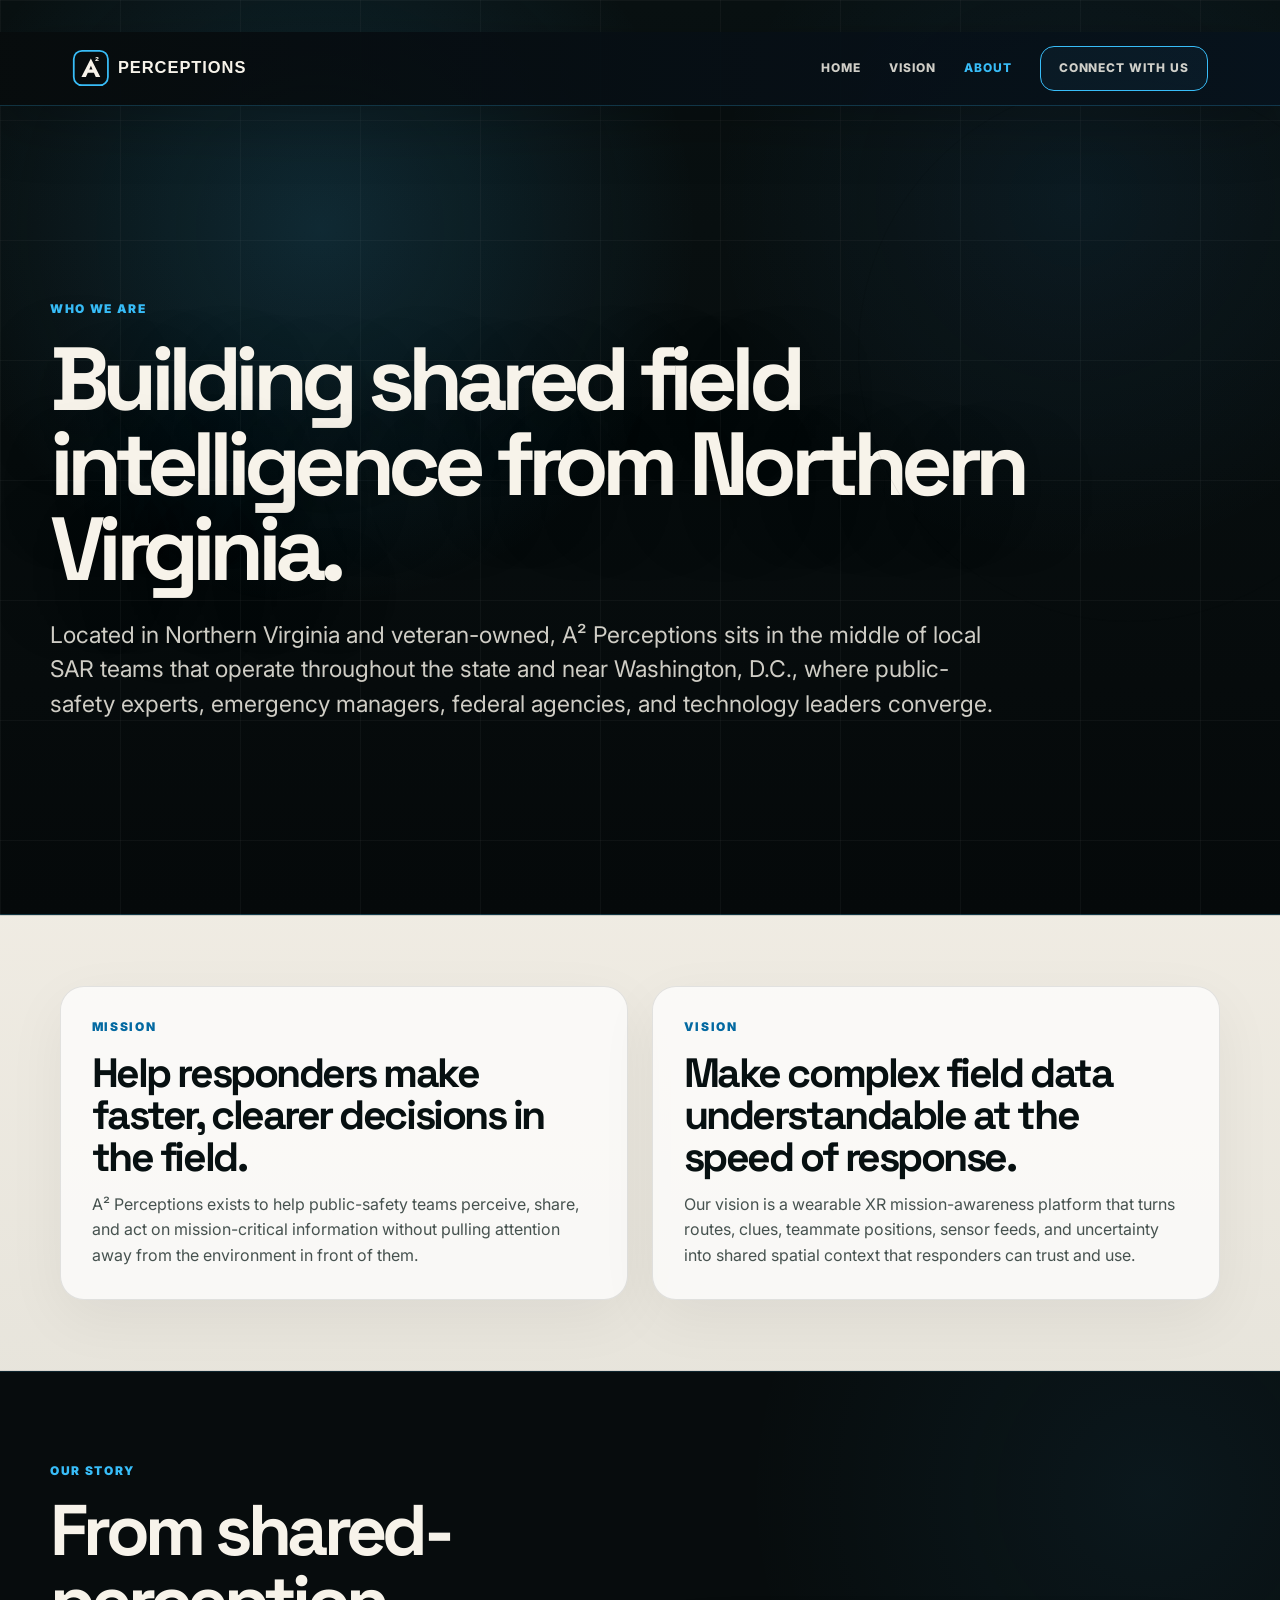
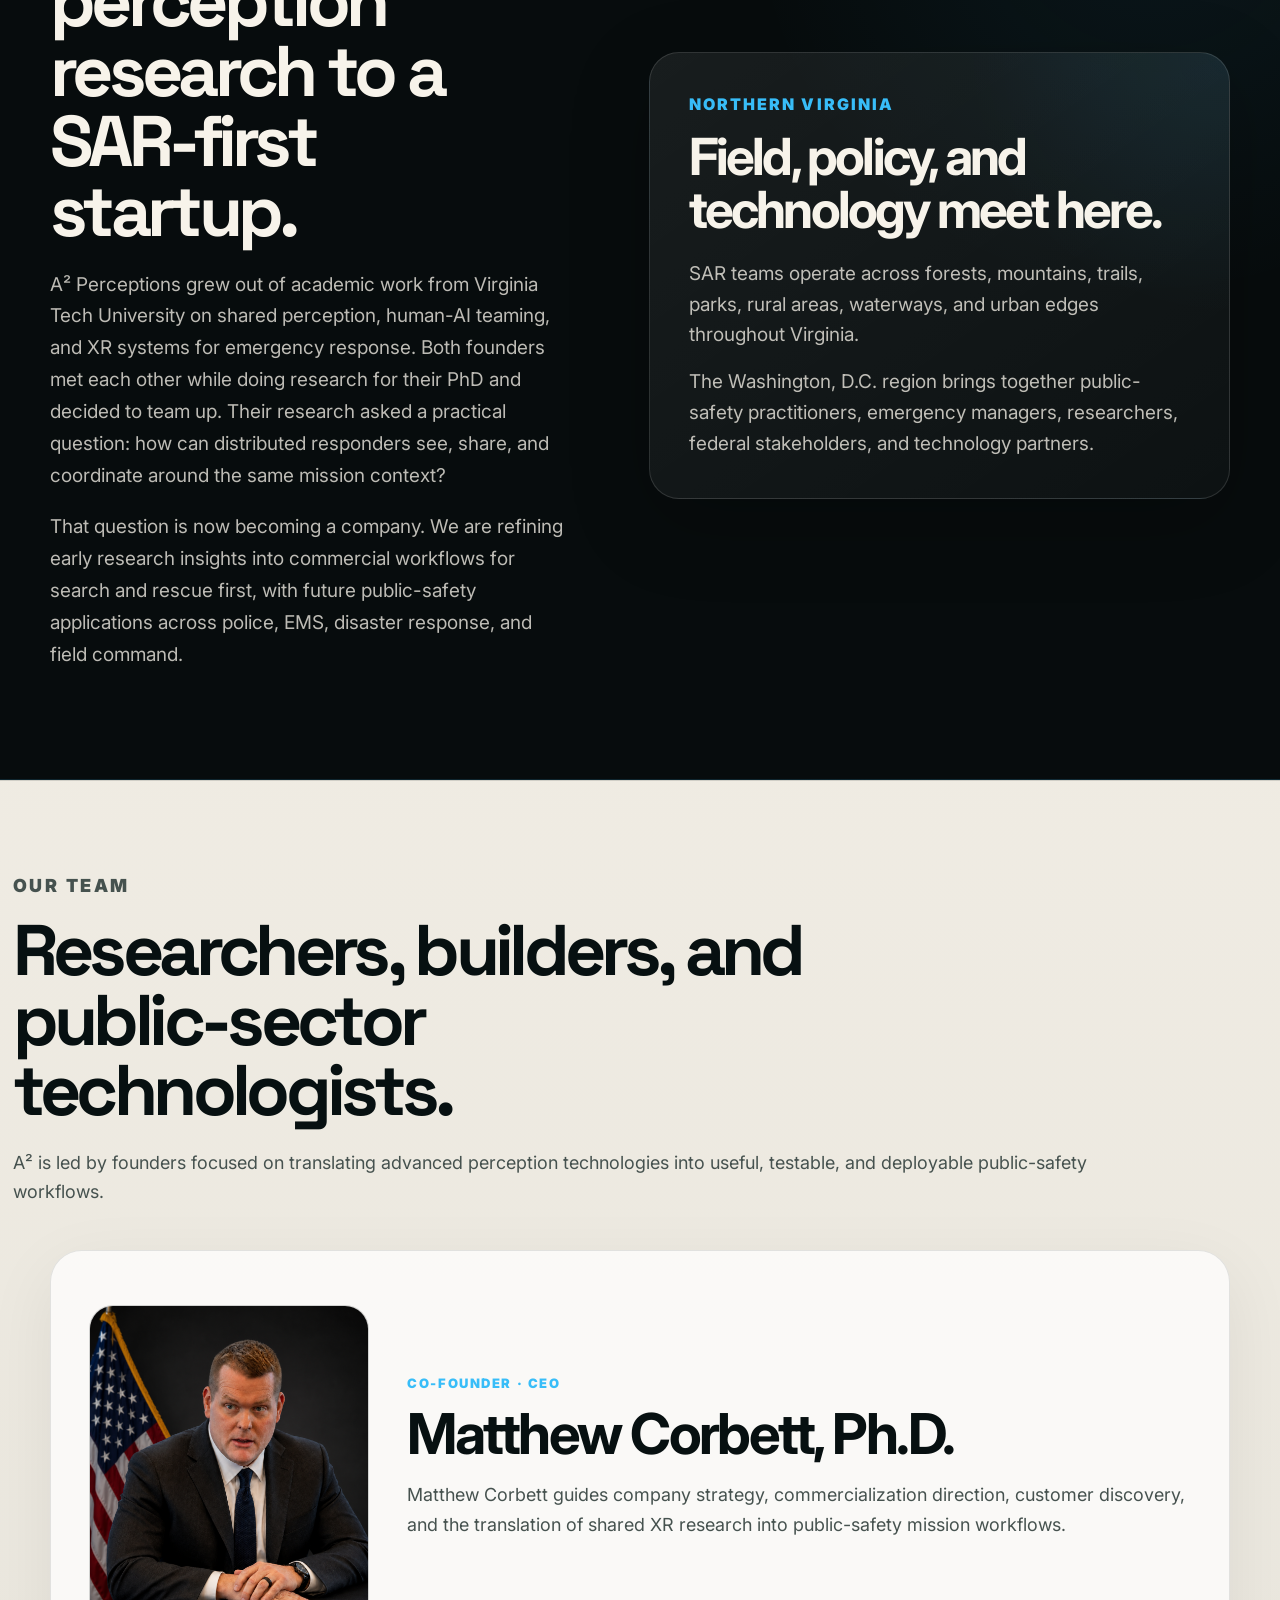
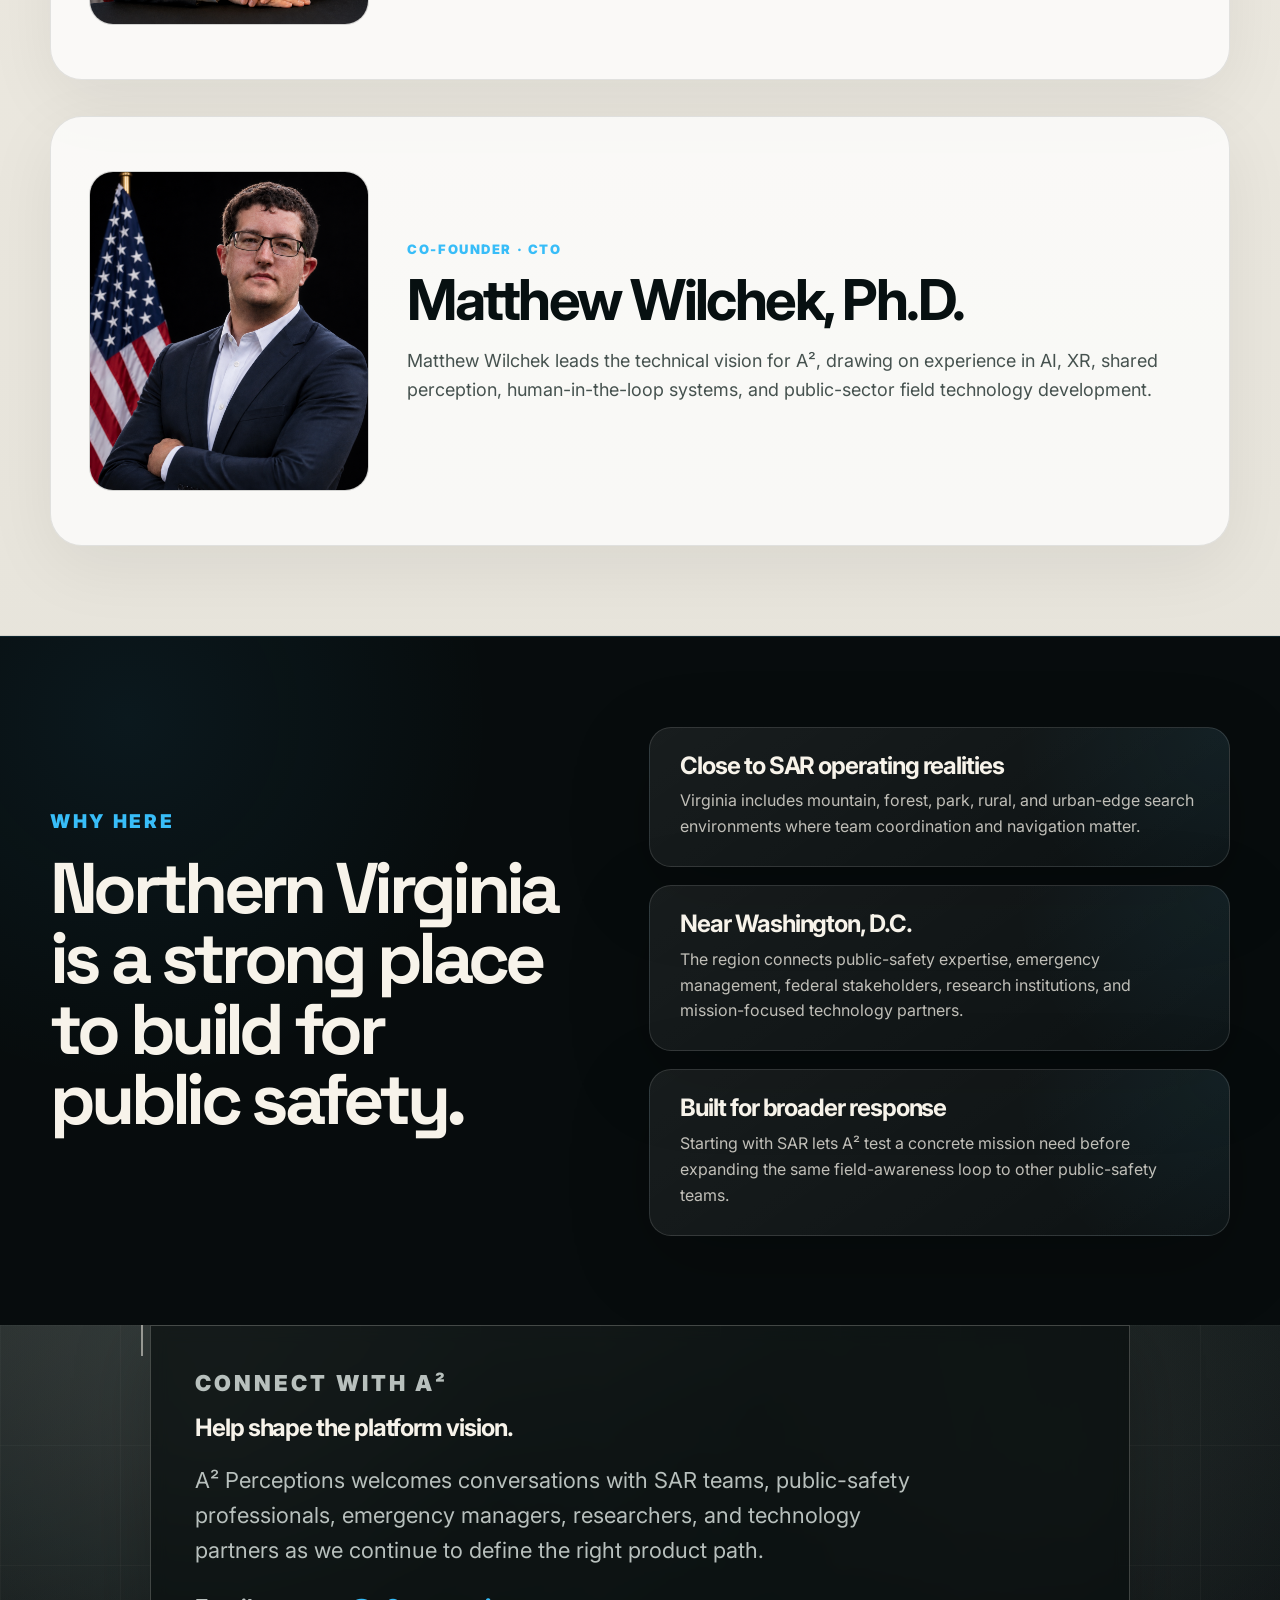
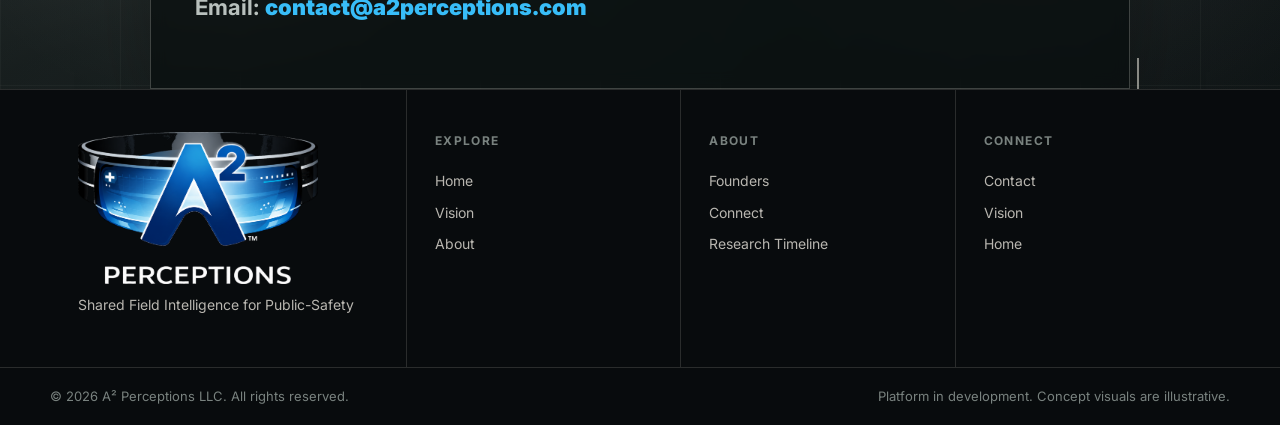
==== commit e4115802: "Changed from green to blue" ====
--- a/about.html
+++ b/about.html
@@ -26,7 +26,7 @@
   <link rel="apple-touch-icon" href="assets/img/apple-touch-icon.png">
 </head>
 <body class="about-redesign">
-  <div class="announcement">A² Perceptions is developing shared field intelligence for public-safety teams</div>
+  <!--<div class="announcement">A² Perceptions is developing shared field intelligence for public-safety teams</div>-->
   <header class="site-header" aria-label="Primary navigation">
     <div class="header-inner">
       <a class="logo" href="index.html" aria-label="A² Perceptions home"><img src="assets/img/a2-logo.svg" alt="A² Perceptions"></a>
@@ -152,5 +152,6 @@
   </footer>
   <script src="assets/js/main.js"></script>
   <script>document.getElementById('year').textContent = new Date().getFullYear();</script>
+<!-- Cloudflare Web Analytics --><script defer src='https://static.cloudflareinsights.com/beacon.min.js' data-cf-beacon='{"token": "a31a08a41f914ccd8b4eafe5780ccd11"}'></script><!-- End Cloudflare Web Analytics -->
 </body>
 </html>
--- a/assets/css/styles.css
+++ b/assets/css/styles.css
@@ -1,2140 +1,2140 @@
-:root {
-  --black: #070a0d;
-  --near-black: #0b0f12;
-  --charcoal: #12181d;
-  --panel: #151b1f;
-  --panel-2: #1b2227;
-  --text: #f7f3ea;
-  --muted: #b8c0bd;
-  --muted-2: #79827f;
-  --line: rgba(247, 243, 234, 0.14);
-  --green: #58ff1f;
-  --green-dim: rgba(88, 255, 31, 0.18);
-  --cyan: #24d7ff;
-  --cyan-dim: rgba(36, 215, 255, 0.16);
-  --amber: #ffaf3d;
-  --cream: #f4f1ea;
-  --ink: #090a0a;
-  --max: 1180px;
-  --radius-lg: 30px;
-  --radius-md: 20px;
-  --shadow: 0 20px 80px rgba(0,0,0,.32);
-}
-
-* { box-sizing: border-box; }
-html { scroll-behavior: smooth; }
-body {
-  margin: 0;
-  background: var(--near-black);
-  color: var(--text);
-  font-family: Inter, system-ui, -apple-system, BlinkMacSystemFont, "Segoe UI", sans-serif;
-  line-height: 1.55;
-  text-rendering: optimizeLegibility;
-}
-body.light-page { background: var(--cream); color: var(--ink); }
-a { color: inherit; text-decoration: none; }
-img, video { max-width: 100%; display: block; }
-::selection { background: var(--green); color: var(--black); }
-
-.announcement {
-  background: var(--green);
-  color: #041006;
-  font-weight: 900;
-  text-transform: uppercase;
-  letter-spacing: .08em;
-  font-size: 12px;
-  text-align: center;
-  padding: 8px 16px;
-  border-bottom: 1px solid rgba(0,0,0,.28);
-}
-
-.site-header {
-  position: fixed;
-  top: 32px;
-  left: 0;
-  right: 0;
-  z-index: 100;
-  transition: background .25s ease, transform .25s ease, border .25s ease;
-}
-.site-header.scrolled { background: rgba(7, 10, 13, 0.86); backdrop-filter: blur(18px); border-bottom: 1px solid var(--line); }
-.header-inner {
-  max-width: var(--max);
-  margin: 0 auto;
-  display: flex;
-  align-items: center;
-  justify-content: space-between;
-  gap: 24px;
-  padding: 14px 22px;
-}
-.logo { display: flex; align-items: center; min-width: 190px; }
-.logo img { width: 212px; height: auto; }
-.nav { display: flex; align-items: center; gap: 28px; }
-.nav a {
-  color: rgba(247,243,234,.84);
-  font-weight: 800;
-  font-size: 12px;
-  text-transform: uppercase;
-  letter-spacing: .08em;
-}
-.nav a.active, .nav a:hover { color: var(--green); }
-.nav-toggle { display: none; background: transparent; border: 1px solid var(--line); color: var(--text); border-radius: 12px; padding: 9px 11px; }
-.nav-toggle span { display:block; width:22px; height:2px; background: currentColor; margin:4px 0; }
-.btn {
-  display: inline-flex;
-  align-items: center;
-  justify-content: center;
-  gap: 10px;
-  border: 1px solid var(--green);
-  color: var(--green);
-  background: rgba(88,255,31,.05);
-  border-radius: 14px;
-  padding: 12px 18px;
-  font-size: 12px;
-  font-weight: 900;
-  text-transform: uppercase;
-  letter-spacing: .08em;
-  transition: transform .18s ease, background .18s ease, color .18s ease, border .18s ease;
-  cursor: pointer;
-}
-.btn:hover { transform: translateY(-2px); background: var(--green); color: var(--black); }
-.btn.secondary { border-color: rgba(247,243,234,.35); color: var(--text); background: rgba(247,243,234,.04); }
-.btn.secondary:hover { background: var(--text); color: var(--black); }
-.btn.dark { color: var(--near-black); background: var(--green); }
-.btn.dark:hover { background: var(--cyan); border-color: var(--cyan); }
-
-.hero {
-  position: relative;
-  min-height: 92vh;
-  display: grid;
-  align-items: end;
-  overflow: hidden;
-  isolation: isolate;
-}
-.hero.hero-compact { min-height: 68vh; align-items: center; }
-.hero-media {
-  position: absolute; inset: 0; z-index: -3; background: var(--near-black);
-}
-.hero-media video, .hero-media img {
-  width: 100%; height: 100%; object-fit: cover;
-  opacity: .82;
-}
-.hero::before {
-  content: "";
-  position: absolute; inset: 0; z-index: -2;
-  background: linear-gradient(90deg, rgba(3,5,7,.92) 0%, rgba(3,5,7,.56) 42%, rgba(3,5,7,.74) 100%),
-              linear-gradient(0deg, rgba(7,10,13,1) 0%, rgba(7,10,13,0) 42%);
-}
-.hero::after {
-  content: "";
-  position: absolute; inset: 0; z-index: -1;
-  background-image: radial-gradient(circle at 65% 40%, rgba(88,255,31,.16), transparent 28%),
-                    linear-gradient(rgba(255,255,255,.04) 1px, transparent 1px),
-                    linear-gradient(90deg, rgba(255,255,255,.04) 1px, transparent 1px);
-  background-size: auto, 88px 88px, 88px 88px;
-  mask-image: linear-gradient(to bottom, transparent 0%, black 20%, black 75%, transparent 100%);
-  opacity: .7;
-}
-.hero-content {
-  width: min(var(--max), calc(100% - 40px));
-  margin: 0 auto;
-  padding: 190px 0 86px;
-}
-.eyebrow {
-  color: var(--green);
-  font-weight: 900;
-  text-transform: uppercase;
-  letter-spacing: .14em;
-  font-size: 12px;
-  margin: 0 0 18px;
-}
-h1, h2, h3 { line-height: 1.02; margin: 0; letter-spacing: -0.045em; }
-h1 {
-  font-family: "Space Grotesk", Inter, system-ui, sans-serif;
-  font-size: clamp(52px, 9vw, 128px);
-  max-width: 980px;
-  font-weight: 800;
-}
-.hero p.lead, .lead {
-  font-size: clamp(18px, 2.2vw, 25px);
-  color: rgba(247,243,234,.82);
-  max-width: 790px;
-  margin: 24px 0 0;
-}
-.hero-actions { display:flex; gap:14px; flex-wrap:wrap; margin-top:32px; }
-.hero-tags { display:flex; gap:10px; flex-wrap:wrap; margin-top:40px; }
-.tag {
-  border: 1px solid rgba(247,243,234,.2);
-  color: rgba(247,243,234,.82);
-  background: rgba(7,10,13,.42);
-  backdrop-filter: blur(6px);
-  border-radius: 999px;
-  padding: 9px 13px;
-  font-size: 12px;
-  font-weight: 800;
-  text-transform: uppercase;
-  letter-spacing: .08em;
-}
-.tag.green { border-color: rgba(88,255,31,.4); color: var(--green); }
-
-main { overflow: hidden; }
-.section { padding: 100px 0; position: relative; }
-.section.tight { padding: 68px 0; }
-.container { width: min(var(--max), calc(100% - 40px)); margin: 0 auto; }
-.section-header { display:flex; justify-content:space-between; align-items:end; gap:40px; margin-bottom:42px; }
-.section-header.stack { display:block; }
-.section-kicker {
-  color: var(--green);
-  text-transform: uppercase;
-  font-weight: 900;
-  letter-spacing: .14em;
-  font-size: 12px;
-  margin: 0 0 15px;
-}
-.section h2 { font-family: "Space Grotesk", Inter, sans-serif; font-size: clamp(38px, 5vw, 72px); max-width: 860px; }
-.section .copy { color: var(--muted); max-width: 620px; font-size: 18px; }
-.grid { display:grid; gap:22px; }
-.grid.cols-2 { grid-template-columns: repeat(2, minmax(0, 1fr)); }
-.grid.cols-3 { grid-template-columns: repeat(3, minmax(0, 1fr)); }
-.grid.cols-4 { grid-template-columns: repeat(4, minmax(0, 1fr)); }
-.card {
-  background: linear-gradient(145deg, rgba(255,255,255,.065), rgba(255,255,255,.025));
-  border: 1px solid var(--line);
-  border-radius: var(--radius-md);
-  padding: 28px;
-  box-shadow: 0 1px 0 rgba(255,255,255,.08) inset;
-}
-.card.dark { background: linear-gradient(145deg, #11181c, #0a0f12); }
-.card h3 { font-size: 26px; margin-bottom: 14px; letter-spacing: -.025em; }
-.card p { color: var(--muted); margin:0; }
-.card .num { font-family:"Space Grotesk"; color: var(--green); font-weight:900; font-size: 18px; margin-bottom:18px; }
-.card.accent { border-color: rgba(88,255,31,.34); }
-.card.cyan { border-color: rgba(36,215,255,.28); }
-
-.problem-band {
-  background: var(--cream);
-  color: var(--ink);
-}
-.problem-band .section-kicker { color: #0e7f1a; }
-.problem-band .copy, .problem-band .card p { color: #4d5653; }
-.problem-band .card {
-  background: rgba(255,255,255,.62);
-  border-color: rgba(0,0,0,.1);
-  box-shadow: none;
-}
-.problem-band .card .num { color: #0e7f1a; }
-
-.split { display:grid; grid-template-columns: 1fr 1fr; gap:54px; align-items:center; }
-.split.reverse .visual { order:2; }
-.visual-frame {
-  border: 1px solid var(--line);
-  border-radius: var(--radius-lg);
-  overflow: hidden;
-  box-shadow: var(--shadow);
-  background: #05080b;
-  position: relative;
-}
-.visual-frame img { width: 100%; height: auto; }
-.visual-caption {
-  padding: 16px 18px;
-  border-top: 1px solid var(--line);
-  color: var(--muted);
-  font-size: 14px;
-}
-
-.platform-strip {
-  border-top: 1px solid rgba(88,255,31,.8);
-  border-bottom: 1px solid rgba(88,255,31,.28);
-  background: #0a0f12;
-}
-.strip-grid { display:grid; grid-template-columns: repeat(3, 1fr); }
-.strip-item { padding: 40px 26px; border-right: 1px solid var(--line); }
-.strip-item:last-child { border-right:0; }
-.strip-item h3 { font-size: 32px; margin-bottom:10px; }
-.strip-item p { color:var(--muted); margin:0; }
-
-.mission-card {
-  min-height: 330px;
-  display:flex; flex-direction:column; justify-content:space-between;
-  background:
-    linear-gradient(180deg, rgba(88,255,31,.07), rgba(7,10,13,.05)),
-    linear-gradient(145deg, #141b1e, #080c0f);
-  position:relative; overflow:hidden;
-}
-.mission-card::after {
-  content:""; position:absolute; inset:auto -80px -120px auto; width:220px; height:220px; border-radius:50%; background:var(--green-dim); filter: blur(35px);
-}
-.mission-card .icon { width:52px; height:52px; border:1px solid rgba(88,255,31,.38); border-radius:16px; display:grid; place-items:center; color:var(--green); font-weight:900; }
-.mission-card ul { list-style:none; padding:0; margin:20px 0 0; color:var(--muted); }
-.mission-card li { padding:6px 0; border-top:1px solid rgba(255,255,255,.07); }
-
-.light-hero {
-  background: var(--cream);
-  color: var(--ink);
-  min-height: 72vh;
-  display:grid;
-  align-items:center;
-  position:relative;
-  overflow:hidden;
-  border-bottom:1px solid rgba(0,0,0,.1);
-}
-.light-hero::before {
-  content:""; position:absolute; inset:0; opacity:.45;
-  background-image:
-    radial-gradient(circle at 50% 35%, transparent 0, transparent 160px, rgba(0,0,0,.05) 161px, transparent 163px),
-    radial-gradient(circle at 50% 35%, transparent 0, transparent 250px, rgba(0,0,0,.05) 251px, transparent 253px),
-    linear-gradient(rgba(0,0,0,.08) 1px, transparent 1px),
-    linear-gradient(90deg, rgba(0,0,0,.08) 1px, transparent 1px);
-  background-size: auto, auto, 100px 100px, 100px 100px;
-}
-.light-hero .container { position:relative; padding-top:110px; }
-.light-hero h1 { color:var(--ink); }
-.light-hero .lead { color:#4a504f; }
-.light-hero .eyebrow { color:#0e7f1a; }
-.light-hero .bracket { margin-top:28px; font-weight:900; letter-spacing:.18em; color:#2d3430; }
-
-.page-hero {
-  min-height: 68vh;
-  display:grid;
-  align-items:center;
-  padding-top:120px;
-  background:
-    radial-gradient(circle at 68% 28%, rgba(88,255,31,.18), transparent 30%),
-    linear-gradient(135deg, #111b1d, #070a0d 60%);
-  border-bottom:1px solid var(--line);
-}
-.page-hero .lead { color: var(--muted); }
-
-.timeline { position:relative; display:grid; gap:20px; }
-.timeline::before { content:""; position:absolute; left:20px; top:0; bottom:0; width:2px; background:rgba(88,255,31,.38); }
-.timeline-item { display:grid; grid-template-columns: 60px 1fr; gap:18px; align-items:start; }
-.timeline-dot { width:42px; height:42px; border-radius:50%; background:var(--near-black); border:2px solid var(--green); display:grid; place-items:center; color:var(--green); font-weight:900; position:relative; z-index:1; }
-.timeline-card { background:#fff; border:1px solid rgba(0,0,0,.1); border-radius:20px; padding:24px; }
-.timeline-card p { color:#505957; margin:8px 0 0; }
-.timeline-card h3 { font-size:24px; }
-
-.architecture-img { border-radius:30px; border:1px solid var(--line); box-shadow:var(--shadow); overflow:hidden; }
-.capability-row { display:grid; grid-template-columns: 0.42fr 1fr; gap:28px; padding:32px 0; border-top:1px solid var(--line); }
-.capability-row h3 { font-size:34px; }
-.capability-row p { color:var(--muted); font-size:18px; margin:0; }
-.badge-list { display:flex; flex-wrap:wrap; gap:10px; margin-top:24px; }
-.badge { border:1px solid rgba(247,243,234,.18); color:var(--muted); border-radius:999px; padding:9px 13px; font-weight:800; font-size:12px; text-transform:uppercase; letter-spacing:.08em; }
-
-.about-hero { background: var(--cream); color: var(--ink); padding: 150px 0 90px; position:relative; overflow:hidden; }
-.about-hero-grid { display:grid; grid-template-columns: 1.15fr .85fr; gap:36px; align-items:center; }
-.about-brand {
-  justify-self:end;
-  background: rgba(255,255,255,.72);
-  border: 1px solid rgba(0,0,0,.08);
-  border-radius: 28px;
-  padding: 22px;
-  box-shadow: 0 18px 60px rgba(0,0,0,.08);
-  max-width: 430px;
-}
-.about-brand img { width: 100%; height: auto; }
-.brand-note { margin: 14px 0 0; color:#4a504f; font-size:14px; }
-.about-hero::after { content:""; position:absolute; right:-120px; top:80px; width:540px; height:540px; border-radius:50%; border:1px solid rgba(0,0,0,.08); }
-.about-hero .eyebrow { color:#0e7f1a; }
-.about-hero .lead { color:#4a504f; }
-.mission-vision { background:#fff; color:var(--ink); border-top:1px solid rgba(0,0,0,.08); border-bottom:1px solid rgba(0,0,0,.08); }
-.mission-vision h3 { font-size:34px; }
-.mission-vision p { color:#3e4744; font-size:19px; }
-.founder-card { display:grid; grid-template-columns: 180px 1fr; gap:24px; align-items:center; }
-.founder-card img { border-radius:22px; border:1px solid var(--line); background:#0b0f12; }
-.role { color:var(--green); text-transform:uppercase; font-size:12px; letter-spacing:.12em; font-weight:900; margin:4px 0 12px; }
-
-.contact-band { position:relative; background:#06090c; min-height:430px; display:grid; align-items:center; overflow:hidden; }
-.contact-band::before { content:""; position:absolute; inset:0; background:url('../img/terrain-contact.svg') center/cover no-repeat; opacity:.74; }
-.contact-band .container { position:relative; display:grid; grid-template-columns: 1fr 1fr; gap:40px; align-items:center; }
-.contact-box { max-width:560px; padding:32px; border:1px solid rgba(247,243,234,.18); background:rgba(5,9,12,.58); backdrop-filter: blur(8px); position:relative; }
-.contact-box::before, .contact-box::after { content:""; position:absolute; width:38px; height:38px; border-color:rgba(247,243,234,.45); border-style:solid; }
-.contact-box::before { left:-10px; top:-10px; border-width:2px 0 0 2px; }
-.contact-box::after { right:-10px; bottom:-10px; border-width:0 2px 2px 0; }
-.contact-box p { color:var(--muted); }
-.contact-logo { justify-self:center; width:min(300px, 48vw); opacity:.96; }
-
-.site-footer { background:#080b0d; border-top:1px solid var(--line); }
-.footer-grid { display:grid; grid-template-columns: 1.3fr repeat(3, 1fr); }
-.footer-col { padding:42px 28px; border-right:1px solid var(--line); min-height:210px; }
-.footer-col:last-child { border-right:0; }
-.footer-logo img { width:240px; max-width:100%; height:auto; }
-.footer-col h4 { margin:0 0 20px; color:var(--muted-2); font-size:12px; text-transform:uppercase; letter-spacing:.12em; }
-.footer-col a, .footer-col p { display:block; color:rgba(247,243,234,.74); margin:10px 0; font-size:14px; }
-.footer-bottom { border-top:1px solid var(--line); color:var(--muted-2); font-size:13px; padding:18px 0; }
-.footer-bottom .container { display:flex; justify-content:space-between; gap:18px; flex-wrap:wrap; }
-
-.reveal { opacity:0; transform: translateY(24px); transition: opacity .65s ease, transform .65s ease; }
-.reveal.visible { opacity:1; transform: translateY(0); }
-
-@media (max-width: 900px) {
-  .site-header { top: 32px; }
-  .nav-toggle { display:block; }
-  .nav {
-    position:absolute; top:74px; left:20px; right:20px;
-    display:none; flex-direction:column; align-items:flex-start; gap:18px;
-    padding:22px; background:rgba(7,10,13,.95); border:1px solid var(--line); border-radius:18px;
-    backdrop-filter: blur(14px);
-  }
-  .nav.open { display:flex; }
-  .header-inner { padding: 12px 20px; }
-  .logo img { width: 190px; }
-  h1 { font-size: clamp(48px, 16vw, 82px); }
-  .hero-content { padding-top:150px; }
-  .section-header { display:block; }
-  .section-header .copy { margin-top:20px; }
-  .grid.cols-2, .grid.cols-3, .grid.cols-4, .split, .strip-grid, .contact-band .container, .footer-grid, .about-hero-grid { grid-template-columns: 1fr; }
-  .strip-item { border-right:0; border-bottom:1px solid var(--line); }
-  .founder-card { grid-template-columns: 1fr; }
-  .founder-card img { max-width:220px; }
-  .capability-row { grid-template-columns: 1fr; }
-  .footer-col { border-right:0; border-bottom:1px solid var(--line); min-height:0; }
-  .footer-col:last-child { border-bottom:0; }
-}
-
-@media (max-width: 560px) {
-  .announcement { font-size:10px; }
-  .site-header { top: 30px; }
-  .container, .hero-content { width: min(100% - 28px, var(--max)); }
-  .hero-actions .btn { width:100%; }
-  .section { padding:76px 0; }
-  .card { padding:22px; }
-  .light-hero .container { padding-top:140px; }
-  .about-hero { padding-top:145px; }
-}
-.light-page .site-header { background: rgba(244, 241, 234, 0.86); backdrop-filter: blur(18px); border-bottom: 1px solid rgba(0,0,0,.08); }
-.light-page .nav a:not(.btn) { color: rgba(9,10,10,.78); }
-.light-page .nav a:not(.btn):hover, .light-page .nav a.active { color: #0e7f1a; }
-.light-page .nav-toggle { color: var(--ink); border-color: rgba(0,0,0,.15); }
-.light-page .site-header.scrolled { background: rgba(244, 241, 234, 0.92); border-bottom: 1px solid rgba(0,0,0,.12); }
-@media (max-width: 900px) { .light-page .nav { background: rgba(244,241,234,.96); border-color: rgba(0,0,0,.12); } }
-
-
-/* Concept workflow update */
-.workflow-grid {
-  display: grid;
-  grid-template-columns: repeat(2, minmax(0, 1fr));
-  gap: 24px;
-}
-.workflow-card {
-  background: linear-gradient(145deg, rgba(255,255,255,.065), rgba(255,255,255,.025));
-  border: 1px solid var(--line);
-  border-radius: var(--radius-md);
-  overflow: hidden;
-  box-shadow: var(--shadow);
-}
-.workflow-card img {
-  width: 100%;
-  aspect-ratio: 16 / 9;
-  object-fit: cover;
-  border-bottom: 1px solid var(--line);
-}
-.workflow-card-body {
-  padding: 22px;
-}
-.workflow-card-body h3 {
-  font-size: 28px;
-  margin: 8px 0 10px;
-}
-.workflow-card-body p:last-child {
-  color: var(--muted);
-  margin: 0;
-}
-.section-kicker.mini {
-  margin-bottom: 0;
-  font-size: 11px;
-}
-.feature-list {
-  margin: 24px 0 0;
-  padding: 0;
-  list-style: none;
-  display: grid;
-  gap: 14px;
-}
-.feature-list li {
-  position: relative;
-  padding-left: 28px;
-  color: var(--muted);
-}
-.feature-list li::before {
-  content: "";
-  position: absolute;
-  left: 0;
-  top: 9px;
-  width: 12px;
-  height: 12px;
-  border-radius: 50%;
-  background: var(--green);
-  box-shadow: 0 0 0 5px rgba(88,255,31,.14);
-}
-.problem-band .feature-list li,
-.dark-text-list li {
-  color: #4d5653;
-}
-.strip-grid-4 {
-  grid-template-columns: repeat(4, 1fr);
-}
-.workflow-section .visual-frame img {
-  width: 100%;
-}
-.problem-band .workflow-card {
-  background: rgba(255,255,255,.72);
-  border-color: rgba(0,0,0,.08);
-  box-shadow: 0 18px 60px rgba(0,0,0,.06);
-}
-.problem-band .workflow-card-body p:last-child {
-  color: #4d5653;
-}
-@media (max-width: 900px) {
-  .workflow-grid,
-  .strip-grid-4 {
-    grid-template-columns: 1fr;
-  }
-}
-
-/* Vision consolidation update */
-.mini-grid {
-  display: grid;
-  grid-template-columns: 1fr;
-  gap: 16px;
-}
-.mini-card {
-  padding: 22px;
-  border: 1px solid rgba(0,0,0,.10);
-  border-radius: 20px;
-  background: rgba(255,255,255,.70);
-  box-shadow: 0 16px 50px rgba(0,0,0,.06);
-}
-.mini-card h3 { margin: 0 0 8px; color: var(--ink); }
-.mini-card p { margin: 0; color: #56605c; }
-.compact-workflows .workflow-card-body { padding: 20px; }
-.research-grid {
-  display: grid;
-  grid-template-columns: repeat(4, minmax(0, 1fr));
-  gap: 18px;
-}
-.research-card {
-  padding: 24px;
-  border-radius: 22px;
-  border: 1px solid var(--line);
-  background: linear-gradient(145deg, rgba(255,255,255,.07), rgba(255,255,255,.025));
-  box-shadow: var(--shadow);
-}
-.research-card .num {
-  display: inline-flex;
-  min-width: 56px;
-  height: 38px;
-  padding: 0 12px;
-  align-items: center;
-  justify-content: center;
-  border-radius: 999px;
-  color: var(--green);
-  background: rgba(88,255,31,.11);
-  border: 1px solid rgba(88,255,31,.30);
-  font-family: var(--font-display);
-  font-size: 18px;
-  font-weight: 900;
-  letter-spacing: .04em;
-}
-.research-card h3 { margin: 18px 0 10px; font-size: 22px; }
-.research-card p { color: var(--muted); }
-.research-card a { color: var(--green); font-weight: 800; text-decoration: none; }
-.research-card a:hover { text-decoration: underline; text-underline-offset: 5px; }
-.video-callout {
-  margin-top: 28px;
-  display: flex;
-  justify-content: space-between;
-  align-items: center;
-  gap: 24px;
-  padding: 26px;
-  border: 1px solid var(--line);
-  border-radius: var(--radius-md);
-  background: rgba(255,255,255,.06);
-  box-shadow: var(--shadow);
-}
-.video-callout h3 { margin: 6px 0 8px; }
-.video-callout p { color: var(--muted); margin: 0; }
-.citations-section { padding-top: 80px; }
-.citation-list {
-  margin: 18px 0 0;
-  padding-left: 22px;
-  display: grid;
-  gap: 16px;
-  color: var(--muted);
-}
-.citation-list li { line-height: 1.65; }
-.citation-list a { color: var(--green); font-weight: 700; overflow-wrap: anywhere; }
-@media (max-width: 1000px) {
-  .research-grid { grid-template-columns: repeat(2, minmax(0, 1fr)); }
-}
-@media (max-width: 700px) {
-  .research-grid { grid-template-columns: 1fr; }
-  .video-callout { flex-direction: column; align-items: flex-start; }
-}
-
-/* Home + Vision refinement update */
-.centered {
-  text-align: center;
-  max-width: 920px;
-  margin: 0 auto 38px;
-}
-
-.home-overview-section {
-  background:
-    radial-gradient(circle at 50% 0%, rgba(88,255,31,.10), transparent 34%),
-    linear-gradient(180deg, rgba(8,12,13,1), rgba(3,7,8,1));
-}
-
-.overview-showcase {
-  margin: 0;
-  border: 1px solid rgba(255,255,255,.14);
-  border-radius: 26px;
-  overflow: hidden;
-  background: rgba(255,255,255,.035);
-  box-shadow: 0 32px 90px rgba(0,0,0,.42);
-}
-
-.overview-showcase img {
-  width: 100%;
-  display: block;
-}
-
-.overview-showcase figcaption {
-  padding: 18px 24px;
-  color: var(--muted);
-  border-top: 1px solid rgba(255,255,255,.10);
-  font-size: 14px;
-}
-
-.text-capability-grid,
-.lab-launch-grid {
-  display: grid;
-  grid-template-columns: repeat(2, minmax(0, 1fr));
-  gap: 22px;
-}
-
-.metric-row {
-  display: grid;
-  grid-template-columns: repeat(3, minmax(0, 1fr));
-  gap: 18px;
-}
-
-.metric-card {
-  border: 1px solid rgba(0,0,0,.08);
-  border-radius: 22px;
-  padding: 26px;
-  background: rgba(255,255,255,.70);
-  box-shadow: 0 18px 50px rgba(0,0,0,.06);
-}
-
-.metric-card strong {
-  display: block;
-  font-family: var(--display);
-  font-size: clamp(34px, 5vw, 64px);
-  line-height: .95;
-  color: #0b1314;
-  margin-bottom: 12px;
-}
-
-.metric-card span {
-  color: #4c5755;
-}
-
-.timeline-list {
-  display: grid;
-  gap: 16px;
-}
-
-.timeline-list > div {
-  display: grid;
-  grid-template-columns: 64px 1fr;
-  gap: 18px;
-  align-items: start;
-  padding: 20px;
-  border: 1px solid var(--line);
-  border-radius: 22px;
-  background: linear-gradient(145deg, rgba(255,255,255,.065), rgba(255,255,255,.025));
-}
-
-.timeline-list span {
-  display: grid;
-  place-items: center;
-  width: 48px;
-  height: 48px;
-  border-radius: 16px;
-  color: var(--green);
-  border: 1px solid rgba(88,255,31,.38);
-  background: rgba(88,255,31,.08);
-  font-weight: 900;
-}
-
-.timeline-list h3 {
-  margin: 0 0 6px;
-}
-
-.timeline-list p {
-  margin: 0;
-  color: var(--muted);
-}
-
-.reference-list {
-  margin: 0;
-  padding-left: 22px;
-  color: #4c5755;
-  display: grid;
-  gap: 16px;
-}
-
-.reference-list li {
-  padding-left: 8px;
-}
-
-.reference-list a {
-  color: #086b2e;
-  font-weight: 800;
-}
-
-@media (max-width: 900px) {
-  .text-capability-grid,
-  .lab-launch-grid,
-  .metric-row {
-    grid-template-columns: 1fr;
-  }
-
-  .overview-showcase figcaption {
-    padding: 14px 16px;
-  }
-}
-
-/* Home actual capability cards using original concept images */
-.home-capabilities-section {
-  background:
-    radial-gradient(circle at 50% 0%, rgba(88,255,31,.12), transparent 36%),
-    radial-gradient(circle at 12% 18%, rgba(55,170,255,.08), transparent 28%),
-    linear-gradient(180deg, rgba(8,12,13,1), rgba(3,7,8,1));
-}
-
-.capability-showcase-grid {
-  display: grid;
-  grid-template-columns: repeat(2, minmax(0, 1fr));
-  gap: 22px;
-}
-
-.capability-showcase-card {
-  display: grid;
-  grid-template-columns: minmax(210px, .72fr) minmax(300px, 1.28fr);
-  align-items: center;
-  gap: 24px;
-  min-height: 320px;
-  padding: 28px;
-  border: 1px solid rgba(255,255,255,.14);
-  border-radius: 20px;
-  background:
-    linear-gradient(145deg, rgba(255,255,255,.065), rgba(255,255,255,.024)),
-    radial-gradient(circle at 100% 0%, rgba(88,255,31,.065), transparent 35%);
-  box-shadow: 0 24px 80px rgba(0,0,0,.34);
-  overflow: hidden;
-}
-
-.capability-showcase-card img {
-  width: 100%;
-  height: 235px;
-  object-fit: cover;
-  border-radius: 14px;
-  border: 1px solid rgba(255,255,255,.12);
-  box-shadow: 0 18px 50px rgba(0,0,0,.36);
-}
-
-.capability-copy {
-  min-width: 0;
-}
-
-.capability-icon {
-  width: 38px;
-  height: 38px;
-  display: grid;
-  place-items: center;
-  margin-bottom: 16px;
-  color: var(--green);
-  border: 1px solid rgba(88,255,31,.55);
-  border-radius: 14px;
-  background: rgba(88,255,31,.075);
-  font-size: 21px;
-  font-weight: 900;
-}
-
-.capability-copy h3 {
-  margin: 10px 0 14px;
-  font-size: clamp(24px, 2.2vw, 34px);
-  letter-spacing: -.04em;
-}
-
-.capability-copy p:last-child {
-  margin: 0;
-  color: rgba(247,243,234,.68);
-  line-height: 1.75;
-}
-
-.capability-proof-bar {
-  margin-top: 34px;
-  padding: 22px 26px;
-  display: flex;
-  justify-content: space-between;
-  gap: 24px;
-  align-items: center;
-  border: 1px solid rgba(255,255,255,.14);
-  border-radius: 18px;
-  background: linear-gradient(145deg, rgba(255,255,255,.065), rgba(255,255,255,.024));
-}
-
-.capability-proof-bar div {
-  display: flex;
-  align-items: baseline;
-  gap: 16px;
-  flex-wrap: wrap;
-}
-
-.capability-proof-bar strong {
-  color: var(--text);
-  font-size: 18px;
-}
-
-.capability-proof-bar span,
-.capability-proof-bar li {
-  color: var(--muted);
-}
-
-.capability-proof-bar ul {
-  display: flex;
-  flex-wrap: wrap;
-  gap: 18px;
-  margin: 0;
-  padding: 0;
-  list-style: none;
-}
-
-.capability-proof-bar li {
-  position: relative;
-  padding-left: 24px;
-  white-space: nowrap;
-  font-weight: 700;
-}
-
-.capability-proof-bar li::before {
-  content: "";
-  width: 12px;
-  height: 12px;
-  border-radius: 50%;
-  background: var(--green);
-  box-shadow: 0 0 0 5px rgba(88,255,31,.12);
-  position: absolute;
-  left: 0;
-  top: 6px;
-}
-
-@media (max-width: 1100px) {
-  .capability-showcase-grid {
-    grid-template-columns: 1fr;
-  }
-}
-
-@media (max-width: 760px) {
-  .capability-showcase-card {
-    grid-template-columns: 1fr;
-    padding: 20px;
-  }
-
-  .capability-showcase-card img {
-    height: auto;
-  }
-
-  .capability-proof-bar {
-    align-items: flex-start;
-    flex-direction: column;
-  }
-}
-
-/* Home capability layout refinement v2 */
-.home-capabilities-section .container {
-  max-width: 1500px;
-}
-
-.home-capabilities-section .section-header.stack.centered {
-  display: block;
-  text-align: center;
-  max-width: 1120px;
-  margin: 0 auto 58px;
-}
-
-.home-capabilities-section .section-header.stack.centered .section-kicker {
-  text-align: center;
-  margin-left: auto;
-  margin-right: auto;
-}
-
-.home-capabilities-section .section-header.stack.centered h2 {
-  max-width: 1120px;
-  margin: 0 auto 22px;
-  text-align: center;
-  font-size: clamp(48px, 5.2vw, 78px);
-  line-height: 0.98;
-  letter-spacing: -0.06em;
-}
-
-.home-capabilities-section .section-header.stack.centered .copy {
-  max-width: 840px;
-  margin: 0 auto;
-  text-align: center;
-  font-size: 20px;
-  line-height: 1.65;
-}
-
-.capability-showcase-grid {
-  grid-template-columns: repeat(2, minmax(0, 1fr));
-  gap: 28px;
-}
-
-.capability-showcase-card {
-  grid-template-columns: minmax(250px, 0.75fr) minmax(430px, 1.25fr);
-  gap: 34px;
-  min-height: 410px;
-  padding: 34px;
-  border-radius: 24px;
-}
-
-.capability-showcase-card img {
-  height: 320px;
-  border-radius: 18px;
-}
-
-.capability-copy {
-  align-self: center;
-}
-
-.capability-copy h3 {
-  font-size: clamp(30px, 2.35vw, 42px);
-  line-height: 0.98;
-  margin: 12px 0 18px;
-  max-width: 360px;
-}
-
-.capability-copy p:last-child {
-  font-size: 17px;
-  line-height: 1.8;
-  max-width: 360px;
-}
-
-.capability-icon {
-  width: 46px;
-  height: 46px;
-  border-radius: 16px;
-  margin-bottom: 20px;
-}
-
-.capability-proof-bar {
-  margin-top: 40px;
-  padding: 24px 28px;
-  display: grid;
-  grid-template-columns: minmax(410px, 1fr) auto;
-  align-items: center;
-  gap: 32px;
-}
-
-.capability-proof-bar div {
-  display: grid;
-  grid-template-columns: max-content 1fr;
-  align-items: baseline;
-  gap: 18px;
-  min-width: 0;
-}
-
-.capability-proof-bar div span {
-  white-space: nowrap;
-}
-
-.capability-proof-bar ul {
-  display: grid;
-  grid-template-columns: repeat(4, max-content);
-  align-items: center;
-  gap: 26px;
-  justify-content: end;
-}
-
-.capability-proof-bar li {
-  white-space: nowrap;
-}
-
-@media (max-width: 1350px) {
-  .home-capabilities-section .container {
-    max-width: 1240px;
-  }
-
-  .capability-showcase-card {
-    grid-template-columns: 0.7fr 1.3fr;
-    gap: 24px;
-    min-height: 360px;
-    padding: 28px;
-  }
-
-  .capability-showcase-card img {
-    height: 270px;
-  }
-
-  .capability-copy h3 {
-    font-size: clamp(28px, 2.3vw, 36px);
-  }
-
-  .capability-proof-bar {
-    grid-template-columns: 1fr;
-  }
-
-  .capability-proof-bar div {
-    grid-template-columns: max-content 1fr;
-  }
-
-  .capability-proof-bar ul {
-    justify-content: start;
-  }
-}
-
-@media (max-width: 1100px) {
-  .capability-showcase-grid {
-    grid-template-columns: 1fr;
-  }
-
-  .capability-showcase-card {
-    grid-template-columns: minmax(260px, 0.62fr) minmax(380px, 1.38fr);
-  }
-
-  .capability-showcase-card img {
-    height: 300px;
-  }
-
-  .capability-proof-bar ul {
-    grid-template-columns: repeat(2, max-content);
-  }
-}
-
-@media (max-width: 760px) {
-  .home-capabilities-section .section-header.stack.centered h2 {
-    font-size: clamp(38px, 11vw, 54px);
-  }
-
-  .home-capabilities-section .section-header.stack.centered .copy {
-    font-size: 17px;
-  }
-
-  .capability-showcase-card {
-    grid-template-columns: 1fr;
-    min-height: auto;
-  }
-
-  .capability-showcase-card img {
-    height: auto;
-  }
-
-  .capability-proof-bar,
-  .capability-proof-bar div {
-    grid-template-columns: 1fr;
-  }
-
-  .capability-proof-bar ul {
-    grid-template-columns: 1fr;
-    gap: 14px;
-  }
-
-  .capability-proof-bar div span {
-    white-space: normal;
-  }
-}
-
-/* Home capability layout refinement v3
-   Fixes: cropped images, cramped cards, header centering, and overlapping bottom bar. */
-.home-capabilities-section {
-  padding-top: clamp(88px, 8vw, 132px);
-}
-
-.home-capabilities-section .container {
-  max-width: 1720px !important;
-  width: min(96vw, 1720px) !important;
-  padding-left: 18px;
-  padding-right: 18px;
-}
-
-.home-capabilities-section .section-header.stack.centered {
-  display: block !important;
-  text-align: center !important;
-  max-width: 1120px !important;
-  margin: 0 auto clamp(48px, 5vw, 72px) !important;
-}
-
-.home-capabilities-section .section-header.stack.centered .section-kicker {
-  text-align: center !important;
-  margin-left: auto !important;
-  margin-right: auto !important;
-}
-
-.home-capabilities-section .section-header.stack.centered h2 {
-  max-width: 1120px !important;
-  margin: 0 auto 24px !important;
-  text-align: center !important;
-  font-size: clamp(48px, 5vw, 76px) !important;
-  line-height: 1.02 !important;
-  letter-spacing: -0.06em !important;
-}
-
-.home-capabilities-section .section-header.stack.centered .copy {
-  max-width: 900px !important;
-  margin: 0 auto !important;
-  text-align: center !important;
-  font-size: clamp(18px, 1.45vw, 22px) !important;
-  line-height: 1.65 !important;
-}
-
-.capability-showcase-grid {
-  display: grid !important;
-  grid-template-columns: repeat(2, minmax(0, 1fr)) !important;
-  gap: clamp(24px, 2vw, 34px) !important;
-}
-
-.capability-showcase-card {
-  display: grid !important;
-  grid-template-columns: minmax(0, 0.9fr) minmax(0, 1.35fr) !important;
-  align-items: center !important;
-  gap: clamp(22px, 2vw, 34px) !important;
-  min-height: clamp(390px, 30vw, 500px) !important;
-  padding: clamp(30px, 2.4vw, 46px) !important;
-  border-radius: 28px !important;
-  overflow: hidden !important;
-}
-
-.capability-showcase-card img {
-  width: 100% !important;
-  height: auto !important;
-  aspect-ratio: 16 / 9 !important;
-  object-fit: contain !important;
-  object-position: center !important;
-  border-radius: 18px !important;
-  align-self: center !important;
-  justify-self: stretch !important;
-  background: rgba(0,0,0,.22);
-}
-
-.capability-copy {
-  min-width: 0 !important;
-  align-self: center !important;
-}
-
-.capability-copy h3 {
-  font-size: clamp(34px, 2.75vw, 52px) !important;
-  line-height: .98 !important;
-  margin: 12px 0 20px !important;
-  max-width: 470px !important;
-}
-
-.capability-copy p:last-child {
-  font-size: clamp(17px, 1.18vw, 21px) !important;
-  line-height: 1.78 !important;
-  max-width: 500px !important;
-}
-
-.capability-icon {
-  width: 48px !important;
-  height: 48px !important;
-  border-radius: 16px !important;
-  margin-bottom: 22px !important;
-}
-
-.capability-proof-bar {
-  width: 100% !important;
-  margin-top: clamp(34px, 3vw, 50px) !important;
-  padding: 24px 30px !important;
-  display: flex !important;
-  align-items: center !important;
-  justify-content: space-between !important;
-  gap: 28px !important;
-  flex-wrap: nowrap !important;
-  border-radius: 20px !important;
-}
-
-.capability-proof-bar div {
-  display: flex !important;
-  align-items: baseline !important;
-  gap: 18px !important;
-  min-width: max-content !important;
-  flex: 0 0 auto !important;
-}
-
-.capability-proof-bar div span {
-  white-space: nowrap !important;
-}
-
-.capability-proof-bar ul {
-  display: flex !important;
-  flex-wrap: nowrap !important;
-  justify-content: flex-end !important;
-  align-items: center !important;
-  gap: clamp(18px, 2vw, 34px) !important;
-  margin: 0 !important;
-  padding: 0 !important;
-  list-style: none !important;
-  min-width: 0 !important;
-}
-
-.capability-proof-bar li {
-  white-space: nowrap !important;
-  font-size: clamp(14px, 1vw, 16px) !important;
-}
-
-@media (max-width: 1280px) {
-  .home-capabilities-section .container {
-    width: min(98vw, 1280px) !important;
-    padding-left: 12px;
-    padding-right: 12px;
-  }
-
-  .capability-showcase-grid {
-    gap: 24px !important;
-  }
-
-  .capability-showcase-card {
-    grid-template-columns: minmax(0, 0.82fr) minmax(0, 1.18fr) !important;
-    gap: 22px !important;
-    padding: 28px !important;
-    min-height: 390px !important;
-  }
-
-  .capability-copy h3 {
-    font-size: clamp(31px, 3vw, 42px) !important;
-  }
-
-  .capability-copy p:last-child {
-    font-size: 17px !important;
-  }
-
-  .capability-proof-bar {
-    gap: 20px !important;
-    padding: 22px 24px !important;
-  }
-
-  .capability-proof-bar ul {
-    gap: 18px !important;
-  }
-}
-
-@media (max-width: 1080px) {
-  .capability-showcase-grid {
-    grid-template-columns: 1fr !important;
-  }
-
-  .capability-showcase-card {
-    grid-template-columns: minmax(0, 0.75fr) minmax(0, 1.25fr) !important;
-    min-height: auto !important;
-  }
-
-  .capability-proof-bar {
-    align-items: flex-start !important;
-    flex-direction: column !important;
-    flex-wrap: nowrap !important;
-  }
-
-  .capability-proof-bar ul {
-    justify-content: flex-start !important;
-    flex-wrap: wrap !important;
-  }
-}
-
-@media (max-width: 760px) {
-  .home-capabilities-section .section-header.stack.centered h2 {
-    font-size: clamp(38px, 11vw, 54px) !important;
-  }
-
-  .home-capabilities-section .section-header.stack.centered .copy {
-    font-size: 17px !important;
-  }
-
-  .capability-showcase-card {
-    grid-template-columns: 1fr !important;
-    padding: 22px !important;
-  }
-
-  .capability-copy h3 {
-    max-width: none !important;
-  }
-
-  .capability-copy p:last-child {
-    max-width: none !important;
-  }
-
-  .capability-proof-bar div {
-    min-width: 0 !important;
-    flex-direction: column !important;
-    gap: 8px !important;
-  }
-
-  .capability-proof-bar div span {
-    white-space: normal !important;
-  }
-
-  .capability-proof-bar ul {
-    flex-direction: column !important;
-    align-items: flex-start !important;
-  }
-}
-
-/* Home capability layout refinement v4
-   Bigger image-first cards, clickable lightbox, wider capability area, higher hero text. */
-
-/* Move the Home hero message higher on the first viewport */
-.hero {
-  min-height: 92vh !important;
-}
-
-.hero-content {
-  padding-top: clamp(70px, 8vh, 120px) !important;
-  padding-bottom: clamp(80px, 10vh, 140px) !important;
-  align-self: start !important;
-}
-
-/* Make the capability section wider and less cramped */
-.home-capabilities-section .container {
-  max-width: 1760px !important;
-  width: min(98vw, 1760px) !important;
-  padding-left: clamp(18px, 2vw, 36px) !important;
-  padding-right: clamp(18px, 2vw, 36px) !important;
-}
-
-.home-capabilities-section .section-header.stack.centered {
-  text-align: center !important;
-  max-width: 1160px !important;
-  margin: 0 auto clamp(48px, 5vw, 72px) !important;
-}
-
-.home-capabilities-section .section-header.stack.centered h2 {
-  text-align: center !important;
-  max-width: 1160px !important;
-  margin-left: auto !important;
-  margin-right: auto !important;
-}
-
-.home-capabilities-section .section-header.stack.centered .copy {
-  text-align: center !important;
-  max-width: 920px !important;
-  margin-left: auto !important;
-  margin-right: auto !important;
-}
-
-/* Keep 2x2 quadrant feel, but make each quadrant image-first and much larger */
-.capability-showcase-grid {
-  display: grid !important;
-  grid-template-columns: repeat(2, minmax(0, 1fr)) !important;
-  gap: clamp(26px, 2.4vw, 42px) !important;
-}
-
-.capability-showcase-card {
-  display: grid !important;
-  grid-template-columns: 1fr !important;
-  grid-template-rows: auto auto !important;
-  gap: 0 !important;
-  min-height: unset !important;
-  padding: 0 !important;
-  overflow: hidden !important;
-  border-radius: 28px !important;
-  background:
-    linear-gradient(145deg, rgba(255,255,255,.072), rgba(255,255,255,.026)),
-    radial-gradient(circle at 100% 0%, rgba(88,255,31,.07), transparent 35%) !important;
-}
-
-.capability-showcase-card .capability-image-button {
-  order: 1 !important;
-}
-
-.capability-showcase-card .capability-copy {
-  order: 2 !important;
-}
-
-.capability-image-button {
-  position: relative !important;
-  display: block !important;
-  width: 100% !important;
-  padding: 0 !important;
-  margin: 0 !important;
-  border: 0 !important;
-  background: rgba(0,0,0,.20) !important;
-  cursor: zoom-in !important;
-  overflow: hidden !important;
-}
-
-.capability-image-button img {
-  display: block !important;
-  width: 100% !important;
-  height: auto !important;
-  aspect-ratio: 16 / 9 !important;
-  object-fit: cover !important;
-  object-position: center !important;
-  border-radius: 0 !important;
-  border: 0 !important;
-  box-shadow: none !important;
-  transform: scale(1.01);
-  transition: transform .35s ease, filter .35s ease;
-}
-
-.capability-image-button:hover img,
-.capability-image-button:focus-visible img {
-  transform: scale(1.045);
-  filter: brightness(1.08);
-}
-
-.capability-image-button span {
-  position: absolute;
-  right: 18px;
-  bottom: 16px;
-  padding: 8px 12px;
-  border: 1px solid rgba(88,255,31,.45);
-  border-radius: 999px;
-  color: var(--green);
-  background: rgba(3,7,8,.72);
-  backdrop-filter: blur(8px);
-  font-size: 12px;
-  font-weight: 900;
-  letter-spacing: .08em;
-  text-transform: uppercase;
-  opacity: 0;
-  transform: translateY(6px);
-  transition: opacity .25s ease, transform .25s ease;
-}
-
-.capability-image-button:hover span,
-.capability-image-button:focus-visible span {
-  opacity: 1;
-  transform: translateY(0);
-}
-
-.capability-copy {
-  padding: clamp(26px, 2.3vw, 40px) !important;
-  min-width: 0 !important;
-}
-
-.capability-copy h3 {
-  max-width: none !important;
-  font-size: clamp(32px, 2.7vw, 52px) !important;
-  line-height: .98 !important;
-  margin: 12px 0 16px !important;
-}
-
-.capability-copy p:last-child {
-  max-width: 720px !important;
-  font-size: clamp(17px, 1.1vw, 20px) !important;
-  line-height: 1.7 !important;
-}
-
-.capability-icon {
-  width: 46px !important;
-  height: 46px !important;
-  margin-bottom: 18px !important;
-}
-
-/* Bottom bar expanded, no overlapping. */
-.capability-proof-bar {
-  width: 100% !important;
-  margin-top: clamp(36px, 3vw, 54px) !important;
-  padding: 24px 30px !important;
-  display: grid !important;
-  grid-template-columns: minmax(420px, 1fr) minmax(620px, auto) !important;
-  align-items: center !important;
-  gap: 28px !important;
-  border-radius: 20px !important;
-}
-
-.capability-proof-bar div {
-  display: flex !important;
-  align-items: baseline !important;
-  gap: 18px !important;
-  min-width: 0 !important;
-}
-
-.capability-proof-bar div span {
-  white-space: normal !important;
-}
-
-.capability-proof-bar ul {
-  display: grid !important;
-  grid-template-columns: repeat(4, max-content) !important;
-  justify-content: end !important;
-  align-items: center !important;
-  gap: clamp(18px, 2vw, 34px) !important;
-  margin: 0 !important;
-  padding: 0 !important;
-}
-
-.capability-proof-bar li {
-  white-space: nowrap !important;
-  font-size: clamp(14px, .95vw, 16px) !important;
-}
-
-/* Image lightbox */
-body.lightbox-open {
-  overflow: hidden;
-}
-
-.image-lightbox {
-  position: fixed;
-  inset: 0;
-  z-index: 9999;
-  display: none;
-  place-items: center;
-  padding: clamp(18px, 4vw, 64px);
-  background: rgba(0, 0, 0, .86);
-  backdrop-filter: blur(12px);
-}
-
-.image-lightbox[aria-hidden="false"] {
-  display: grid;
-}
-
-.image-lightbox img {
-  max-width: min(94vw, 1600px);
-  max-height: 88vh;
-  width: auto;
-  height: auto;
-  border-radius: 22px;
-  border: 1px solid rgba(255,255,255,.16);
-  box-shadow: 0 36px 120px rgba(0,0,0,.65);
-}
-
-.image-lightbox-close {
-  position: fixed;
-  top: 24px;
-  right: 28px;
-  width: 48px;
-  height: 48px;
-  border-radius: 999px;
-  border: 1px solid rgba(255,255,255,.18);
-  color: var(--text);
-  background: rgba(7,12,13,.78);
-  font-size: 34px;
-  line-height: 1;
-  cursor: pointer;
-}
-
-@media (max-width: 1180px) {
-  .capability-showcase-grid {
-    grid-template-columns: 1fr !important;
-  }
-
-  .capability-proof-bar {
-    grid-template-columns: 1fr !important;
-    align-items: start !important;
-  }
-
-  .capability-proof-bar ul {
-    justify-content: start !important;
-    grid-template-columns: repeat(2, max-content) !important;
-  }
-}
-
-@media (max-width: 760px) {
-  .hero-content {
-    padding-top: 96px !important;
-  }
-
-  .capability-copy {
-    padding: 24px !important;
-  }
-
-  .capability-proof-bar ul {
-    grid-template-columns: 1fr !important;
-    gap: 14px !important;
-  }
-
-  .capability-proof-bar div {
-    flex-direction: column !important;
-    gap: 8px !important;
-  }
-
-  .image-lightbox {
-    padding: 14px;
-  }
-
-  .image-lightbox-close {
-    top: 12px;
-    right: 12px;
-  }
-}
-
-
-/* Home page refinement v5: tighter hero, improved Why It Matters, remove redundant strip, wider connect band */
-
-/* 1) Tighten hero to remove excessive dead space */
-.hero {
-  min-height: clamp(700px, 78vh, 860px) !important;
-  align-items: start !important;
-}
-.hero-content {
-  padding-top: clamp(120px, 13vh, 156px) !important;
-  padding-bottom: clamp(28px, 4vh, 52px) !important;
-}
-.hero h1 {
-  max-width: 860px !important;
-}
-.hero p.lead {
-  max-width: 740px !important;
-}
-
-/* 2) Improve the Why It Matters section presentation */
-.problem-band {
-  padding-top: 86px !important;
-  padding-bottom: 96px !important;
-}
-.problem-band .container {
-  width: min(1280px, calc(100% - 56px)) !important;
-}
-.problem-band .section-header {
-  display: grid !important;
-  grid-template-columns: minmax(320px, 1.05fr) minmax(420px, 1.15fr) !important;
-  align-items: center !important;
-  gap: 48px !important;
-  margin-bottom: 40px !important;
-}
-.problem-band .section-kicker {
-  font-size: 18px !important;
-  letter-spacing: .16em !important;
-  margin-bottom: 18px !important;
-}
-.problem-band h2 {
-  font-size: clamp(48px, 7vw, 90px) !important;
-  line-height: .96 !important;
-  max-width: 760px !important;
-}
-.problem-band .copy {
-  max-width: 760px !important;
-  font-size: clamp(24px, 2.1vw, 31px) !important;
-  line-height: 1.55 !important;
-}
-.problem-band .grid.cols-4 {
-  grid-template-columns: repeat(4, minmax(0, 1fr)) !important;
-  gap: 22px !important;
-}
-.problem-band .card {
-  padding: 30px 30px 28px !important;
-  border-radius: 24px !important;
-}
-.problem-band .card .num {
-  font-size: 18px !important;
-  margin-bottom: 18px !important;
-}
-.problem-band .card h3 {
-  font-size: clamp(24px, 2vw, 38px) !important;
-  line-height: 1.05 !important;
-  margin-bottom: 12px !important;
-}
-.problem-band .card p {
-  font-size: 16px !important;
-  line-height: 1.55 !important;
-}
-
-/* 3) Widen connect area and remove extra logo block */
-.contact-band {
-  min-height: 360px !important;
-}
-.contact-band .container {
-  grid-template-columns: 1fr !important;
-  justify-items: center !important;
-}
-.contact-box {
-  max-width: 980px !important;
-  width: min(100%, 980px) !important;
-  padding: 40px 44px !important;
-}
-.contact-box h2 {
-  max-width: 600px !important;
-}
-.contact-box p {
-  max-width: 740px !important;
-  font-size: 22px !important;
-  line-height: 1.6 !important;
-}
-
-/* Mobile/tablet adjustments */
-@media (max-width: 1100px) {
-  .problem-band .section-header {
-    grid-template-columns: 1fr !important;
-    gap: 26px !important;
-  }
-  .problem-band .copy {
-    font-size: 22px !important;
-  }
-  .problem-band .grid.cols-4 {
-    grid-template-columns: repeat(2, minmax(0, 1fr)) !important;
-  }
-}
-@media (max-width: 760px) {
-  .hero {
-    min-height: auto !important;
-  }
-  .hero-content {
-    padding-top: 118px !important;
-    padding-bottom: 36px !important;
-  }
-  .problem-band .container {
-    width: min(100% - 28px, 1280px) !important;
-  }
-  .problem-band .section-kicker {
-    font-size: 14px !important;
-  }
-  .problem-band .copy {
-    font-size: 19px !important;
-  }
-  .problem-band .grid.cols-4 {
-    grid-template-columns: 1fr !important;
-  }
-  .contact-box {
-    padding: 28px 24px !important;
-  }
-  .contact-box p {
-    font-size: 18px !important;
-  }
-}
-
-/* Home connect cleanup v6: remove square A background icon from Connect band */
-.contact-band::before {
-  background:
-    radial-gradient(circle at 20% 45%, rgba(88,255,31,.10), transparent 34%),
-    radial-gradient(circle at 82% 30%, rgba(255,255,255,.08), transparent 28%),
-    linear-gradient(rgba(255,255,255,.035) 1px, transparent 1px),
-    linear-gradient(90deg, rgba(255,255,255,.035) 1px, transparent 1px),
-    linear-gradient(120deg, rgba(255,255,255,.08), rgba(255,255,255,0) 42%),
-    linear-gradient(180deg, rgba(15,22,22,.92), rgba(7,12,13,.94)) !important;
-  background-size: auto, auto, 110px 110px, 110px 110px, auto, auto !important;
-  opacity: .72 !important;
-}
-
-/* Home connect background restore v7:
-   Restore the cool grey tactical background/border treatment, but keep the square A icon removed. */
-.contact-band::before {
-  background:
-    linear-gradient(90deg, rgba(7, 12, 13, .34), rgba(7, 12, 13, .08) 48%, rgba(7, 12, 13, .32)),
-    radial-gradient(circle at 16% 28%, rgba(238, 241, 232, .10), transparent 26%),
-    radial-gradient(circle at 84% 42%, rgba(238, 241, 232, .08), transparent 30%),
-    linear-gradient(rgba(247,243,234,.055) 1px, transparent 1px),
-    linear-gradient(90deg, rgba(247,243,234,.055) 1px, transparent 1px),
-    linear-gradient(160deg, rgba(111, 124, 118, .58), rgba(48, 59, 56, .70) 42%, rgba(22, 29, 29, .82)) !important;
-  background-size: auto, auto, auto, 120px 120px, 120px 120px, auto !important;
-  opacity: .92 !important;
-}
-
-/* keep the same tactical corner/border framing around the Connect box */
-.contact-box {
-  background: rgba(8, 13, 14, .70) !important;
-  border: 1px solid rgba(247,243,234,.22) !important;
-  box-shadow: 0 18px 70px rgba(0,0,0,.26) !important;
-}
-
-.contact-box::before,
-.contact-box::after {
-  border-color: rgba(247,243,234,.52) !important;
-}
-
-/* Vision + About clean/tight page refresh */
-.vision-page,
-.about-page-clean {
-  background: #070c0d;
-  color: var(--text);
-}
-
-.vision-page .site-header,
-.about-page-clean .site-header {
-  background: linear-gradient(90deg, rgba(7, 12, 13, .98), rgba(7, 28, 12, .95)) !important;
-  border-bottom: 1px solid rgba(88, 255, 31, .22) !important;
-  box-shadow: 0 18px 60px rgba(0, 0, 0, .24);
-}
-
-.subpage-hero {
-  position: relative;
-  min-height: 640px;
-  display: grid;
-  align-items: end;
-  overflow: hidden;
-  background:
-    radial-gradient(circle at 26% 26%, rgba(88,255,31,.16), transparent 30%),
-    radial-gradient(circle at 82% 32%, rgba(55,170,255,.08), transparent 30%),
-    linear-gradient(rgba(255,255,255,.035) 1px, transparent 1px),
-    linear-gradient(90deg, rgba(255,255,255,.035) 1px, transparent 1px),
-    linear-gradient(180deg, rgba(7,12,13,1), rgba(4,8,9,1));
-  background-size: auto, auto, 120px 120px, 120px 120px, auto;
-  border-bottom: 1px solid rgba(88,255,31,.18);
-}
-
-.subpage-hero::after {
-  content: "";
-  position: absolute;
-  inset: auto 0 0;
-  height: 42%;
-  background: linear-gradient(180deg, rgba(7,12,13,0), rgba(7,12,13,1));
-  pointer-events: none;
-}
-
-.subpage-hero-inner {
-  position: relative;
-  z-index: 1;
-  padding-top: 160px;
-  padding-bottom: 88px;
-  max-width: 1120px;
-}
-
-.subpage-hero h1 {
-  max-width: 1040px;
-  margin: 0 0 24px;
-  font-size: clamp(52px, 7vw, 104px);
-  line-height: .96;
-  letter-spacing: -.07em;
-}
-
-.subpage-hero .lead {
-  max-width: 820px;
-  color: rgba(247,243,234,.74);
-  font-size: clamp(20px, 1.7vw, 28px);
-  line-height: 1.55;
-}
-
-.subpage-hero .hero-tags {
-  margin-top: 34px;
-}
-
-.about-subhero {
-  min-height: 600px;
-}
-
-.clean-header {
-  align-items: end;
-  gap: 44px;
-  margin-bottom: 44px;
-}
-
-.clean-header h2 {
-  max-width: 820px;
-  font-size: clamp(42px, 5.2vw, 78px);
-  line-height: .98;
-  letter-spacing: -.06em;
-}
-
-.clean-header .copy {
-  max-width: 720px;
-  font-size: clamp(18px, 1.55vw, 23px);
-  line-height: 1.58;
-}
-
-.clean-header.centered {
-  display: block;
-  text-align: center;
-  max-width: 980px;
-  margin-left: auto;
-  margin-right: auto;
-}
-
-.clean-header.centered h2,
-.clean-header.centered .copy,
-.clean-header.centered .section-kicker {
-  margin-left: auto;
-  margin-right: auto;
-  text-align: center;
-}
-
-.vision-capabilities,
-.lab-launch-section,
-.commercialization-section,
-.about-origin-section,
-.mission-vision-clean,
-.founders-section {
-  background:
-    radial-gradient(circle at 90% 12%, rgba(88,255,31,.06), transparent 26%),
-    #070c0d;
-}
-
-.field-loop-grid,
-.lab-steps,
-.mission-vision-grid,
-.why-grid {
-  display: grid;
-  gap: 22px;
-}
-
-.field-loop-grid {
-  grid-template-columns: repeat(4, minmax(0, 1fr));
-}
-
-.field-loop-card,
-.lab-step,
-.mission-tile,
-.why-card,
-.research-card {
-  border: 1px solid rgba(255,255,255,.12);
-  border-radius: 24px;
-  padding: 30px;
-  background:
-    linear-gradient(145deg, rgba(255,255,255,.07), rgba(255,255,255,.025)),
-    radial-gradient(circle at 100% 0%, rgba(88,255,31,.06), transparent 36%);
-  box-shadow: 0 22px 70px rgba(0,0,0,.25);
-}
-
-.field-loop-card .num,
-.lab-step span,
-.mission-tile span {
-  display: inline-flex;
-  color: var(--green);
-  font-weight: 900;
-  letter-spacing: .12em;
-  text-transform: uppercase;
-  margin-bottom: 18px;
-}
-
-.field-loop-card h3,
-.lab-step h3,
-.mission-tile h3,
-.why-card h3 {
-  margin: 0 0 12px;
-  font-size: clamp(24px, 2vw, 34px);
-  line-height: 1.05;
-}
-
-.field-loop-card p,
-.lab-step p,
-.mission-tile p,
-.why-card p {
-  margin: 0;
-  color: var(--muted);
-  line-height: 1.65;
-}
-
-.dark-panel-section,
-.evidence-section,
-.references-section {
-  background:
-    linear-gradient(180deg, rgba(247,243,234,.96), rgba(236,233,224,.98));
-  color: #071011;
-  border-top: 1px solid rgba(7,12,13,.10);
-  border-bottom: 1px solid rgba(7,12,13,.10);
-}
-
-.dark-panel-section .section-kicker,
-.evidence-section .section-kicker,
-.references-section .section-kicker {
-  color: #087a2d;
-}
-
-.dark-panel-section h2,
-.evidence-section h2,
-.references-section h2,
-.dark-panel-section h3,
-.evidence-section h3,
-.references-section h3 {
-  color: #071011;
-}
-
-.dark-panel-section .copy,
-.evidence-section .copy,
-.references-section .copy {
-  color: #46524f;
-}
-
-.public-safety-list {
-  display: grid;
-  gap: 16px;
-}
-
-.public-safety-list article {
-  padding: 24px 26px;
-  border: 1px solid rgba(7,12,13,.10);
-  border-radius: 20px;
-  background: rgba(255,255,255,.62);
-}
-
-.public-safety-list h3 {
-  margin: 0 0 8px;
-  font-size: 22px;
-}
-
-.public-safety-list p {
-  margin: 0;
-  color: #4b5653;
-  line-height: 1.55;
-}
-
-.lab-steps {
-  grid-template-columns: repeat(3, minmax(0, 1fr));
-}
-
-.tight-metrics {
-  margin-top: 26px;
-}
-
-.commercialization-section .clean-split {
-  align-items: center;
-}
-
-.clean-timeline > div {
-  border-color: rgba(255,255,255,.12);
-  background: linear-gradient(145deg, rgba(255,255,255,.07), rgba(255,255,255,.025));
-}
-
-.reference-list {
-  border: 1px solid rgba(7,12,13,.10);
-  border-radius: 24px;
-  padding: 28px 34px 28px 56px;
-  background: rgba(255,255,255,.64);
-  color: #43504d;
-  line-height: 1.62;
-}
-
-.reference-list a {
-  color: #087a2d;
-  font-weight: 900;
-}
-
-.mission-vision-grid {
-  grid-template-columns: repeat(2, minmax(0, 1fr));
-}
-
-.founder-grid {
-  display: grid;
-  grid-template-columns: repeat(2, minmax(0, 1fr));
-  gap: 24px;
-}
-
-.founder-profile {
-  display: grid;
-  grid-template-columns: 190px 1fr;
-  gap: 28px;
-  align-items: center;
-  border: 1px solid rgba(255,255,255,.12);
-  border-radius: 28px;
-  padding: 26px;
-  background:
-    linear-gradient(145deg, rgba(255,255,255,.07), rgba(255,255,255,.025)),
-    radial-gradient(circle at 100% 0%, rgba(88,255,31,.06), transparent 36%);
-  box-shadow: 0 22px 70px rgba(0,0,0,.25);
-}
-
-.founder-profile img {
-  width: 190px;
-  height: 220px;
-  object-fit: cover;
-  border-radius: 22px;
-  border: 1px solid rgba(255,255,255,.14);
-  background: rgba(255,255,255,.05);
-}
-
-.founder-profile h3 {
-  margin: 6px 0 8px;
-  font-size: clamp(28px, 2vw, 38px);
-  line-height: 1.05;
-}
-
-.founder-profile h3 a {
-  color: var(--text);
-  text-decoration: none;
-}
-
-.founder-profile h3 a:hover {
-  text-decoration: underline;
-  text-decoration-thickness: 2px;
-  text-underline-offset: 5px;
-}
-
-.founder-profile .role {
-  margin: 0;
-  color: var(--green);
-  font-weight: 900;
-  letter-spacing: .10em;
-  text-transform: uppercase;
-  font-size: 12px;
-}
-
-.founder-profile p:last-child {
-  color: var(--muted);
-  line-height: 1.65;
-}
-
-.why-grid {
-  grid-template-columns: repeat(3, minmax(0, 1fr));
-}
-
-.about-page-clean .contact-band .container,
-.vision-page .contact-band .container {
-  grid-template-columns: 1fr;
-  justify-items: center;
-}
-
-.about-page-clean .contact-box,
-.vision-page .contact-box {
-  max-width: 980px;
-  width: min(100%, 980px);
-}
-
-@media (max-width: 1100px) {
-  .field-loop-grid,
-  .lab-steps,
-  .mission-vision-grid,
-  .founder-grid,
-  .why-grid {
-    grid-template-columns: 1fr;
-  }
-
-  .founder-profile {
-    grid-template-columns: 150px 1fr;
-  }
-
-  .founder-profile img {
-    width: 150px;
-    height: 178px;
-  }
-}
-
-@media (max-width: 760px) {
-  .subpage-hero {
-    min-height: auto;
-  }
-
-  .subpage-hero-inner {
-    padding-top: 130px;
-    padding-bottom: 56px;
-  }
-
-  .subpage-hero h1 {
-    font-size: clamp(42px, 12vw, 60px);
-  }
-
-  .clean-header {
-    display: block;
-  }
-
-  .founder-profile {
-    grid-template-columns: 1fr;
-  }
-
-  .founder-profile img {
-    width: 100%;
-    height: auto;
-    max-height: 340px;
-  }
-
-  .reference-list {
-    padding: 24px 24px 24px 42px;
-  }
-}
-
-/* Mobile footer logo centering */
-@media (max-width: 760px) {
-  .footer-logo {
-    text-align: center !important;
-    align-items: center !important;
-  }
-
-  .footer-logo img {
-    display: block !important;
-    margin-left: auto !important;
-    margin-right: auto !important;
-  }
-
-  .footer-logo p {
-    text-align: center !important;
-  }
-}
+:root {
+  --black: #070a0d;
+  --near-black: #0b0f12;
+  --charcoal: #12181d;
+  --panel: #151b1f;
+  --panel-2: #1b2227;
+  --text: #f7f3ea;
+  --muted: #b8c0bd;
+  --muted-2: #79827f;
+  --line: rgba(247, 243, 234, 0.14);
+  --green: #38bdf8;
+  --green-dim: rgba(56,189,248,0.18);
+  --cyan: #24d7ff;
+  --cyan-dim: rgba(36, 215, 255, 0.16);
+  --amber: #ffaf3d;
+  --cream: #f4f1ea;
+  --ink: #090a0a;
+  --max: 1180px;
+  --radius-lg: 30px;
+  --radius-md: 20px;
+  --shadow: 0 20px 80px rgba(0,0,0,.32);
+}
+
+* { box-sizing: border-box; }
+html { scroll-behavior: smooth; }
+body {
+  margin: 0;
+  background: var(--near-black);
+  color: var(--text);
+  font-family: Inter, system-ui, -apple-system, BlinkMacSystemFont, "Segoe UI", sans-serif;
+  line-height: 1.55;
+  text-rendering: optimizeLegibility;
+}
+body.light-page { background: var(--cream); color: var(--ink); }
+a { color: inherit; text-decoration: none; }
+img, video { max-width: 100%; display: block; }
+::selection { background: var(--green); color: var(--black); }
+
+.announcement {
+  background: var(--green);
+  color: #031423;
+  font-weight: 900;
+  text-transform: uppercase;
+  letter-spacing: .08em;
+  font-size: 12px;
+  text-align: center;
+  padding: 8px 16px;
+  border-bottom: 1px solid rgba(0,0,0,.28);
+}
+
+.site-header {
+  position: fixed;
+  top: 32px;
+  left: 0;
+  right: 0;
+  z-index: 100;
+  transition: background .25s ease, transform .25s ease, border .25s ease;
+}
+.site-header.scrolled { background: rgba(7, 10, 13, 0.86); backdrop-filter: blur(18px); border-bottom: 1px solid var(--line); }
+.header-inner {
+  max-width: var(--max);
+  margin: 0 auto;
+  display: flex;
+  align-items: center;
+  justify-content: space-between;
+  gap: 24px;
+  padding: 14px 22px;
+}
+.logo { display: flex; align-items: center; min-width: 190px; }
+.logo img { width: 212px; height: auto; }
+.nav { display: flex; align-items: center; gap: 28px; }
+.nav a {
+  color: rgba(247,243,234,.84);
+  font-weight: 800;
+  font-size: 12px;
+  text-transform: uppercase;
+  letter-spacing: .08em;
+}
+.nav a.active, .nav a:hover { color: var(--green); }
+.nav-toggle { display: none; background: transparent; border: 1px solid var(--line); color: var(--text); border-radius: 12px; padding: 9px 11px; }
+.nav-toggle span { display:block; width:22px; height:2px; background: currentColor; margin:4px 0; }
+.btn {
+  display: inline-flex;
+  align-items: center;
+  justify-content: center;
+  gap: 10px;
+  border: 1px solid var(--green);
+  color: var(--green);
+  background: rgba(56,189,248,.05);
+  border-radius: 14px;
+  padding: 12px 18px;
+  font-size: 12px;
+  font-weight: 900;
+  text-transform: uppercase;
+  letter-spacing: .08em;
+  transition: transform .18s ease, background .18s ease, color .18s ease, border .18s ease;
+  cursor: pointer;
+}
+.btn:hover { transform: translateY(-2px); background: var(--green); color: var(--black); }
+.btn.secondary { border-color: rgba(247,243,234,.35); color: var(--text); background: rgba(247,243,234,.04); }
+.btn.secondary:hover { background: var(--text); color: var(--black); }
+.btn.dark { color: var(--near-black); background: var(--green); }
+.btn.dark:hover { background: var(--cyan); border-color: var(--cyan); }
+
+.hero {
+  position: relative;
+  min-height: 92vh;
+  display: grid;
+  align-items: end;
+  overflow: hidden;
+  isolation: isolate;
+}
+.hero.hero-compact { min-height: 68vh; align-items: center; }
+.hero-media {
+  position: absolute; inset: 0; z-index: -3; background: var(--near-black);
+}
+.hero-media video, .hero-media img {
+  width: 100%; height: 100%; object-fit: cover;
+  opacity: .82;
+}
+.hero::before {
+  content: "";
+  position: absolute; inset: 0; z-index: -2;
+  background: linear-gradient(90deg, rgba(3,5,7,.92) 0%, rgba(3,5,7,.56) 42%, rgba(3,5,7,.74) 100%),
+              linear-gradient(0deg, rgba(7,10,13,1) 0%, rgba(7,10,13,0) 42%);
+}
+.hero::after {
+  content: "";
+  position: absolute; inset: 0; z-index: -1;
+  background-image: radial-gradient(circle at 65% 40%, rgba(56,189,248,.16), transparent 28%),
+                    linear-gradient(rgba(255,255,255,.04) 1px, transparent 1px),
+                    linear-gradient(90deg, rgba(255,255,255,.04) 1px, transparent 1px);
+  background-size: auto, 88px 88px, 88px 88px;
+  mask-image: linear-gradient(to bottom, transparent 0%, black 20%, black 75%, transparent 100%);
+  opacity: .7;
+}
+.hero-content {
+  width: min(var(--max), calc(100% - 40px));
+  margin: 0 auto;
+  padding: 190px 0 86px;
+}
+.eyebrow {
+  color: var(--green);
+  font-weight: 900;
+  text-transform: uppercase;
+  letter-spacing: .14em;
+  font-size: 12px;
+  margin: 0 0 18px;
+}
+h1, h2, h3 { line-height: 1.02; margin: 0; letter-spacing: -0.045em; }
+h1 {
+  font-family: "Space Grotesk", Inter, system-ui, sans-serif;
+  font-size: clamp(52px, 9vw, 128px);
+  max-width: 980px;
+  font-weight: 800;
+}
+.hero p.lead, .lead {
+  font-size: clamp(18px, 2.2vw, 25px);
+  color: rgba(247,243,234,.82);
+  max-width: 790px;
+  margin: 24px 0 0;
+}
+.hero-actions { display:flex; gap:14px; flex-wrap:wrap; margin-top:32px; }
+.hero-tags { display:flex; gap:10px; flex-wrap:wrap; margin-top:40px; }
+.tag {
+  border: 1px solid rgba(247,243,234,.2);
+  color: rgba(247,243,234,.82);
+  background: rgba(7,10,13,.42);
+  backdrop-filter: blur(6px);
+  border-radius: 999px;
+  padding: 9px 13px;
+  font-size: 12px;
+  font-weight: 800;
+  text-transform: uppercase;
+  letter-spacing: .08em;
+}
+.tag.green { border-color: rgba(56,189,248,.4); color: var(--green); }
+
+main { overflow: hidden; }
+.section { padding: 100px 0; position: relative; }
+.section.tight { padding: 68px 0; }
+.container { width: min(var(--max), calc(100% - 40px)); margin: 0 auto; }
+.section-header { display:flex; justify-content:space-between; align-items:end; gap:40px; margin-bottom:42px; }
+.section-header.stack { display:block; }
+.section-kicker {
+  color: var(--green);
+  text-transform: uppercase;
+  font-weight: 900;
+  letter-spacing: .14em;
+  font-size: 12px;
+  margin: 0 0 15px;
+}
+.section h2 { font-family: "Space Grotesk", Inter, sans-serif; font-size: clamp(38px, 5vw, 72px); max-width: 860px; }
+.section .copy { color: var(--muted); max-width: 620px; font-size: 18px; }
+.grid { display:grid; gap:22px; }
+.grid.cols-2 { grid-template-columns: repeat(2, minmax(0, 1fr)); }
+.grid.cols-3 { grid-template-columns: repeat(3, minmax(0, 1fr)); }
+.grid.cols-4 { grid-template-columns: repeat(4, minmax(0, 1fr)); }
+.card {
+  background: linear-gradient(145deg, rgba(255,255,255,.065), rgba(255,255,255,.025));
+  border: 1px solid var(--line);
+  border-radius: var(--radius-md);
+  padding: 28px;
+  box-shadow: 0 1px 0 rgba(255,255,255,.08) inset;
+}
+.card.dark { background: linear-gradient(145deg, #11181c, #0a0f12); }
+.card h3 { font-size: 26px; margin-bottom: 14px; letter-spacing: -.025em; }
+.card p { color: var(--muted); margin:0; }
+.card .num { font-family:"Space Grotesk"; color: var(--green); font-weight:900; font-size: 18px; margin-bottom:18px; }
+.card.accent { border-color: rgba(56,189,248,.34); }
+.card.cyan { border-color: rgba(36,215,255,.28); }
+
+.problem-band {
+  background: var(--cream);
+  color: var(--ink);
+}
+.problem-band .section-kicker { color: #0369a1; }
+.problem-band .copy, .problem-band .card p { color: #4d5653; }
+.problem-band .card {
+  background: rgba(255,255,255,.62);
+  border-color: rgba(0,0,0,.1);
+  box-shadow: none;
+}
+.problem-band .card .num { color: #0369a1; }
+
+.split { display:grid; grid-template-columns: 1fr 1fr; gap:54px; align-items:center; }
+.split.reverse .visual { order:2; }
+.visual-frame {
+  border: 1px solid var(--line);
+  border-radius: var(--radius-lg);
+  overflow: hidden;
+  box-shadow: var(--shadow);
+  background: #05080b;
+  position: relative;
+}
+.visual-frame img { width: 100%; height: auto; }
+.visual-caption {
+  padding: 16px 18px;
+  border-top: 1px solid var(--line);
+  color: var(--muted);
+  font-size: 14px;
+}
+
+.platform-strip {
+  border-top: 1px solid rgba(56,189,248,.8);
+  border-bottom: 1px solid rgba(56,189,248,.28);
+  background: #0a0f12;
+}
+.strip-grid { display:grid; grid-template-columns: repeat(3, 1fr); }
+.strip-item { padding: 40px 26px; border-right: 1px solid var(--line); }
+.strip-item:last-child { border-right:0; }
+.strip-item h3 { font-size: 32px; margin-bottom:10px; }
+.strip-item p { color:var(--muted); margin:0; }
+
+.mission-card {
+  min-height: 330px;
+  display:flex; flex-direction:column; justify-content:space-between;
+  background:
+    linear-gradient(180deg, rgba(56,189,248,.07), rgba(7,10,13,.05)),
+    linear-gradient(145deg, #141b1e, #080c0f);
+  position:relative; overflow:hidden;
+}
+.mission-card::after {
+  content:""; position:absolute; inset:auto -80px -120px auto; width:220px; height:220px; border-radius:50%; background:var(--green-dim); filter: blur(35px);
+}
+.mission-card .icon { width:52px; height:52px; border:1px solid rgba(56,189,248,.38); border-radius:16px; display:grid; place-items:center; color:var(--green); font-weight:900; }
+.mission-card ul { list-style:none; padding:0; margin:20px 0 0; color:var(--muted); }
+.mission-card li { padding:6px 0; border-top:1px solid rgba(255,255,255,.07); }
+
+.light-hero {
+  background: var(--cream);
+  color: var(--ink);
+  min-height: 72vh;
+  display:grid;
+  align-items:center;
+  position:relative;
+  overflow:hidden;
+  border-bottom:1px solid rgba(0,0,0,.1);
+}
+.light-hero::before {
+  content:""; position:absolute; inset:0; opacity:.45;
+  background-image:
+    radial-gradient(circle at 50% 35%, transparent 0, transparent 160px, rgba(0,0,0,.05) 161px, transparent 163px),
+    radial-gradient(circle at 50% 35%, transparent 0, transparent 250px, rgba(0,0,0,.05) 251px, transparent 253px),
+    linear-gradient(rgba(0,0,0,.08) 1px, transparent 1px),
+    linear-gradient(90deg, rgba(0,0,0,.08) 1px, transparent 1px);
+  background-size: auto, auto, 100px 100px, 100px 100px;
+}
+.light-hero .container { position:relative; padding-top:110px; }
+.light-hero h1 { color:var(--ink); }
+.light-hero .lead { color:#4a504f; }
+.light-hero .eyebrow { color:#0369a1; }
+.light-hero .bracket { margin-top:28px; font-weight:900; letter-spacing:.18em; color:#2d3430; }
+
+.page-hero {
+  min-height: 68vh;
+  display:grid;
+  align-items:center;
+  padding-top:120px;
+  background:
+    radial-gradient(circle at 68% 28%, rgba(56,189,248,.18), transparent 30%),
+    linear-gradient(135deg, #111b1d, #070a0d 60%);
+  border-bottom:1px solid var(--line);
+}
+.page-hero .lead { color: var(--muted); }
+
+.timeline { position:relative; display:grid; gap:20px; }
+.timeline::before { content:""; position:absolute; left:20px; top:0; bottom:0; width:2px; background:rgba(56,189,248,.38); }
+.timeline-item { display:grid; grid-template-columns: 60px 1fr; gap:18px; align-items:start; }
+.timeline-dot { width:42px; height:42px; border-radius:50%; background:var(--near-black); border:2px solid var(--green); display:grid; place-items:center; color:var(--green); font-weight:900; position:relative; z-index:1; }
+.timeline-card { background:#fff; border:1px solid rgba(0,0,0,.1); border-radius:20px; padding:24px; }
+.timeline-card p { color:#505957; margin:8px 0 0; }
+.timeline-card h3 { font-size:24px; }
+
+.architecture-img { border-radius:30px; border:1px solid var(--line); box-shadow:var(--shadow); overflow:hidden; }
+.capability-row { display:grid; grid-template-columns: 0.42fr 1fr; gap:28px; padding:32px 0; border-top:1px solid var(--line); }
+.capability-row h3 { font-size:34px; }
+.capability-row p { color:var(--muted); font-size:18px; margin:0; }
+.badge-list { display:flex; flex-wrap:wrap; gap:10px; margin-top:24px; }
+.badge { border:1px solid rgba(247,243,234,.18); color:var(--muted); border-radius:999px; padding:9px 13px; font-weight:800; font-size:12px; text-transform:uppercase; letter-spacing:.08em; }
+
+.about-hero { background: var(--cream); color: var(--ink); padding: 150px 0 90px; position:relative; overflow:hidden; }
+.about-hero-grid { display:grid; grid-template-columns: 1.15fr .85fr; gap:36px; align-items:center; }
+.about-brand {
+  justify-self:end;
+  background: rgba(255,255,255,.72);
+  border: 1px solid rgba(0,0,0,.08);
+  border-radius: 28px;
+  padding: 22px;
+  box-shadow: 0 18px 60px rgba(0,0,0,.08);
+  max-width: 430px;
+}
+.about-brand img { width: 100%; height: auto; }
+.brand-note { margin: 14px 0 0; color:#4a504f; font-size:14px; }
+.about-hero::after { content:""; position:absolute; right:-120px; top:80px; width:540px; height:540px; border-radius:50%; border:1px solid rgba(0,0,0,.08); }
+.about-hero .eyebrow { color:#0369a1; }
+.about-hero .lead { color:#4a504f; }
+.mission-vision { background:#fff; color:var(--ink); border-top:1px solid rgba(0,0,0,.08); border-bottom:1px solid rgba(0,0,0,.08); }
+.mission-vision h3 { font-size:34px; }
+.mission-vision p { color:#3e4744; font-size:19px; }
+.founder-card { display:grid; grid-template-columns: 180px 1fr; gap:24px; align-items:center; }
+.founder-card img { border-radius:22px; border:1px solid var(--line); background:#0b0f12; }
+.role { color:var(--green); text-transform:uppercase; font-size:12px; letter-spacing:.12em; font-weight:900; margin:4px 0 12px; }
+
+.contact-band { position:relative; background:#06090c; min-height:430px; display:grid; align-items:center; overflow:hidden; }
+.contact-band::before { content:""; position:absolute; inset:0; background:url('../img/terrain-contact.svg') center/cover no-repeat; opacity:.74; }
+.contact-band .container { position:relative; display:grid; grid-template-columns: 1fr 1fr; gap:40px; align-items:center; }
+.contact-box { max-width:560px; padding:32px; border:1px solid rgba(247,243,234,.18); background:rgba(5,9,12,.58); backdrop-filter: blur(8px); position:relative; }
+.contact-box::before, .contact-box::after { content:""; position:absolute; width:38px; height:38px; border-color:rgba(247,243,234,.45); border-style:solid; }
+.contact-box::before { left:-10px; top:-10px; border-width:2px 0 0 2px; }
+.contact-box::after { right:-10px; bottom:-10px; border-width:0 2px 2px 0; }
+.contact-box p { color:var(--muted); }
+.contact-logo { justify-self:center; width:min(300px, 48vw); opacity:.96; }
+
+.site-footer { background:#080b0d; border-top:1px solid var(--line); }
+.footer-grid { display:grid; grid-template-columns: 1.3fr repeat(3, 1fr); }
+.footer-col { padding:42px 28px; border-right:1px solid var(--line); min-height:210px; }
+.footer-col:last-child { border-right:0; }
+.footer-logo img { width:240px; max-width:100%; height:auto; }
+.footer-col h4 { margin:0 0 20px; color:var(--muted-2); font-size:12px; text-transform:uppercase; letter-spacing:.12em; }
+.footer-col a, .footer-col p { display:block; color:rgba(247,243,234,.74); margin:10px 0; font-size:14px; }
+.footer-bottom { border-top:1px solid var(--line); color:var(--muted-2); font-size:13px; padding:18px 0; }
+.footer-bottom .container { display:flex; justify-content:space-between; gap:18px; flex-wrap:wrap; }
+
+.reveal { opacity:0; transform: translateY(24px); transition: opacity .65s ease, transform .65s ease; }
+.reveal.visible { opacity:1; transform: translateY(0); }
+
+@media (max-width: 900px) {
+  .site-header { top: 32px; }
+  .nav-toggle { display:block; }
+  .nav {
+    position:absolute; top:74px; left:20px; right:20px;
+    display:none; flex-direction:column; align-items:flex-start; gap:18px;
+    padding:22px; background:rgba(7,10,13,.95); border:1px solid var(--line); border-radius:18px;
+    backdrop-filter: blur(14px);
+  }
+  .nav.open { display:flex; }
+  .header-inner { padding: 12px 20px; }
+  .logo img { width: 190px; }
+  h1 { font-size: clamp(48px, 16vw, 82px); }
+  .hero-content { padding-top:150px; }
+  .section-header { display:block; }
+  .section-header .copy { margin-top:20px; }
+  .grid.cols-2, .grid.cols-3, .grid.cols-4, .split, .strip-grid, .contact-band .container, .footer-grid, .about-hero-grid { grid-template-columns: 1fr; }
+  .strip-item { border-right:0; border-bottom:1px solid var(--line); }
+  .founder-card { grid-template-columns: 1fr; }
+  .founder-card img { max-width:220px; }
+  .capability-row { grid-template-columns: 1fr; }
+  .footer-col { border-right:0; border-bottom:1px solid var(--line); min-height:0; }
+  .footer-col:last-child { border-bottom:0; }
+}
+
+@media (max-width: 560px) {
+  .announcement { font-size:10px; }
+  .site-header { top: 30px; }
+  .container, .hero-content { width: min(100% - 28px, var(--max)); }
+  .hero-actions .btn { width:100%; }
+  .section { padding:76px 0; }
+  .card { padding:22px; }
+  .light-hero .container { padding-top:140px; }
+  .about-hero { padding-top:145px; }
+}
+.light-page .site-header { background: rgba(244, 241, 234, 0.86); backdrop-filter: blur(18px); border-bottom: 1px solid rgba(0,0,0,.08); }
+.light-page .nav a:not(.btn) { color: rgba(9,10,10,.78); }
+.light-page .nav a:not(.btn):hover, .light-page .nav a.active { color: #0369a1; }
+.light-page .nav-toggle { color: var(--ink); border-color: rgba(0,0,0,.15); }
+.light-page .site-header.scrolled { background: rgba(244, 241, 234, 0.92); border-bottom: 1px solid rgba(0,0,0,.12); }
+@media (max-width: 900px) { .light-page .nav { background: rgba(244,241,234,.96); border-color: rgba(0,0,0,.12); } }
+
+
+/* Concept workflow update */
+.workflow-grid {
+  display: grid;
+  grid-template-columns: repeat(2, minmax(0, 1fr));
+  gap: 24px;
+}
+.workflow-card {
+  background: linear-gradient(145deg, rgba(255,255,255,.065), rgba(255,255,255,.025));
+  border: 1px solid var(--line);
+  border-radius: var(--radius-md);
+  overflow: hidden;
+  box-shadow: var(--shadow);
+}
+.workflow-card img {
+  width: 100%;
+  aspect-ratio: 16 / 9;
+  object-fit: cover;
+  border-bottom: 1px solid var(--line);
+}
+.workflow-card-body {
+  padding: 22px;
+}
+.workflow-card-body h3 {
+  font-size: 28px;
+  margin: 8px 0 10px;
+}
+.workflow-card-body p:last-child {
+  color: var(--muted);
+  margin: 0;
+}
+.section-kicker.mini {
+  margin-bottom: 0;
+  font-size: 11px;
+}
+.feature-list {
+  margin: 24px 0 0;
+  padding: 0;
+  list-style: none;
+  display: grid;
+  gap: 14px;
+}
+.feature-list li {
+  position: relative;
+  padding-left: 28px;
+  color: var(--muted);
+}
+.feature-list li::before {
+  content: "";
+  position: absolute;
+  left: 0;
+  top: 9px;
+  width: 12px;
+  height: 12px;
+  border-radius: 50%;
+  background: var(--green);
+  box-shadow: 0 0 0 5px rgba(56,189,248,.14);
+}
+.problem-band .feature-list li,
+.dark-text-list li {
+  color: #4d5653;
+}
+.strip-grid-4 {
+  grid-template-columns: repeat(4, 1fr);
+}
+.workflow-section .visual-frame img {
+  width: 100%;
+}
+.problem-band .workflow-card {
+  background: rgba(255,255,255,.72);
+  border-color: rgba(0,0,0,.08);
+  box-shadow: 0 18px 60px rgba(0,0,0,.06);
+}
+.problem-band .workflow-card-body p:last-child {
+  color: #4d5653;
+}
+@media (max-width: 900px) {
+  .workflow-grid,
+  .strip-grid-4 {
+    grid-template-columns: 1fr;
+  }
+}
+
+/* Vision consolidation update */
+.mini-grid {
+  display: grid;
+  grid-template-columns: 1fr;
+  gap: 16px;
+}
+.mini-card {
+  padding: 22px;
+  border: 1px solid rgba(0,0,0,.10);
+  border-radius: 20px;
+  background: rgba(255,255,255,.70);
+  box-shadow: 0 16px 50px rgba(0,0,0,.06);
+}
+.mini-card h3 { margin: 0 0 8px; color: var(--ink); }
+.mini-card p { margin: 0; color: #56605c; }
+.compact-workflows .workflow-card-body { padding: 20px; }
+.research-grid {
+  display: grid;
+  grid-template-columns: repeat(4, minmax(0, 1fr));
+  gap: 18px;
+}
+.research-card {
+  padding: 24px;
+  border-radius: 22px;
+  border: 1px solid var(--line);
+  background: linear-gradient(145deg, rgba(255,255,255,.07), rgba(255,255,255,.025));
+  box-shadow: var(--shadow);
+}
+.research-card .num {
+  display: inline-flex;
+  min-width: 56px;
+  height: 38px;
+  padding: 0 12px;
+  align-items: center;
+  justify-content: center;
+  border-radius: 999px;
+  color: var(--green);
+  background: rgba(56,189,248,.11);
+  border: 1px solid rgba(56,189,248,.30);
+  font-family: var(--font-display);
+  font-size: 18px;
+  font-weight: 900;
+  letter-spacing: .04em;
+}
+.research-card h3 { margin: 18px 0 10px; font-size: 22px; }
+.research-card p { color: var(--muted); }
+.research-card a { color: var(--green); font-weight: 800; text-decoration: none; }
+.research-card a:hover { text-decoration: underline; text-underline-offset: 5px; }
+.video-callout {
+  margin-top: 28px;
+  display: flex;
+  justify-content: space-between;
+  align-items: center;
+  gap: 24px;
+  padding: 26px;
+  border: 1px solid var(--line);
+  border-radius: var(--radius-md);
+  background: rgba(255,255,255,.06);
+  box-shadow: var(--shadow);
+}
+.video-callout h3 { margin: 6px 0 8px; }
+.video-callout p { color: var(--muted); margin: 0; }
+.citations-section { padding-top: 80px; }
+.citation-list {
+  margin: 18px 0 0;
+  padding-left: 22px;
+  display: grid;
+  gap: 16px;
+  color: var(--muted);
+}
+.citation-list li { line-height: 1.65; }
+.citation-list a { color: var(--green); font-weight: 700; overflow-wrap: anywhere; }
+@media (max-width: 1000px) {
+  .research-grid { grid-template-columns: repeat(2, minmax(0, 1fr)); }
+}
+@media (max-width: 700px) {
+  .research-grid { grid-template-columns: 1fr; }
+  .video-callout { flex-direction: column; align-items: flex-start; }
+}
+
+/* Home + Vision refinement update */
+.centered {
+  text-align: center;
+  max-width: 920px;
+  margin: 0 auto 38px;
+}
+
+.home-overview-section {
+  background:
+    radial-gradient(circle at 50% 0%, rgba(56,189,248,.10), transparent 34%),
+    linear-gradient(180deg, rgba(8,12,13,1), rgba(3,7,8,1));
+}
+
+.overview-showcase {
+  margin: 0;
+  border: 1px solid rgba(255,255,255,.14);
+  border-radius: 26px;
+  overflow: hidden;
+  background: rgba(255,255,255,.035);
+  box-shadow: 0 32px 90px rgba(0,0,0,.42);
+}
+
+.overview-showcase img {
+  width: 100%;
+  display: block;
+}
+
+.overview-showcase figcaption {
+  padding: 18px 24px;
+  color: var(--muted);
+  border-top: 1px solid rgba(255,255,255,.10);
+  font-size: 14px;
+}
+
+.text-capability-grid,
+.lab-launch-grid {
+  display: grid;
+  grid-template-columns: repeat(2, minmax(0, 1fr));
+  gap: 22px;
+}
+
+.metric-row {
+  display: grid;
+  grid-template-columns: repeat(3, minmax(0, 1fr));
+  gap: 18px;
+}
+
+.metric-card {
+  border: 1px solid rgba(0,0,0,.08);
+  border-radius: 22px;
+  padding: 26px;
+  background: rgba(255,255,255,.70);
+  box-shadow: 0 18px 50px rgba(0,0,0,.06);
+}
+
+.metric-card strong {
+  display: block;
+  font-family: var(--display);
+  font-size: clamp(34px, 5vw, 64px);
+  line-height: .95;
+  color: #0b1314;
+  margin-bottom: 12px;
+}
+
+.metric-card span {
+  color: #4c5755;
+}
+
+.timeline-list {
+  display: grid;
+  gap: 16px;
+}
+
+.timeline-list > div {
+  display: grid;
+  grid-template-columns: 64px 1fr;
+  gap: 18px;
+  align-items: start;
+  padding: 20px;
+  border: 1px solid var(--line);
+  border-radius: 22px;
+  background: linear-gradient(145deg, rgba(255,255,255,.065), rgba(255,255,255,.025));
+}
+
+.timeline-list span {
+  display: grid;
+  place-items: center;
+  width: 48px;
+  height: 48px;
+  border-radius: 16px;
+  color: var(--green);
+  border: 1px solid rgba(56,189,248,.38);
+  background: rgba(56,189,248,.08);
+  font-weight: 900;
+}
+
+.timeline-list h3 {
+  margin: 0 0 6px;
+}
+
+.timeline-list p {
+  margin: 0;
+  color: var(--muted);
+}
+
+.reference-list {
+  margin: 0;
+  padding-left: 22px;
+  color: #4c5755;
+  display: grid;
+  gap: 16px;
+}
+
+.reference-list li {
+  padding-left: 8px;
+}
+
+.reference-list a {
+  color: #075985;
+  font-weight: 800;
+}
+
+@media (max-width: 900px) {
+  .text-capability-grid,
+  .lab-launch-grid,
+  .metric-row {
+    grid-template-columns: 1fr;
+  }
+
+  .overview-showcase figcaption {
+    padding: 14px 16px;
+  }
+}
+
+/* Home actual capability cards using original concept images */
+.home-capabilities-section {
+  background:
+    radial-gradient(circle at 50% 0%, rgba(56,189,248,.12), transparent 36%),
+    radial-gradient(circle at 12% 18%, rgba(55,170,255,.08), transparent 28%),
+    linear-gradient(180deg, rgba(8,12,13,1), rgba(3,7,8,1));
+}
+
+.capability-showcase-grid {
+  display: grid;
+  grid-template-columns: repeat(2, minmax(0, 1fr));
+  gap: 22px;
+}
+
+.capability-showcase-card {
+  display: grid;
+  grid-template-columns: minmax(210px, .72fr) minmax(300px, 1.28fr);
+  align-items: center;
+  gap: 24px;
+  min-height: 320px;
+  padding: 28px;
+  border: 1px solid rgba(255,255,255,.14);
+  border-radius: 20px;
+  background:
+    linear-gradient(145deg, rgba(255,255,255,.065), rgba(255,255,255,.024)),
+    radial-gradient(circle at 100% 0%, rgba(56,189,248,.065), transparent 35%);
+  box-shadow: 0 24px 80px rgba(0,0,0,.34);
+  overflow: hidden;
+}
+
+.capability-showcase-card img {
+  width: 100%;
+  height: 235px;
+  object-fit: cover;
+  border-radius: 14px;
+  border: 1px solid rgba(255,255,255,.12);
+  box-shadow: 0 18px 50px rgba(0,0,0,.36);
+}
+
+.capability-copy {
+  min-width: 0;
+}
+
+.capability-icon {
+  width: 38px;
+  height: 38px;
+  display: grid;
+  place-items: center;
+  margin-bottom: 16px;
+  color: var(--green);
+  border: 1px solid rgba(56,189,248,.55);
+  border-radius: 14px;
+  background: rgba(56,189,248,.075);
+  font-size: 21px;
+  font-weight: 900;
+}
+
+.capability-copy h3 {
+  margin: 10px 0 14px;
+  font-size: clamp(24px, 2.2vw, 34px);
+  letter-spacing: -.04em;
+}
+
+.capability-copy p:last-child {
+  margin: 0;
+  color: rgba(247,243,234,.68);
+  line-height: 1.75;
+}
+
+.capability-proof-bar {
+  margin-top: 34px;
+  padding: 22px 26px;
+  display: flex;
+  justify-content: space-between;
+  gap: 24px;
+  align-items: center;
+  border: 1px solid rgba(255,255,255,.14);
+  border-radius: 18px;
+  background: linear-gradient(145deg, rgba(255,255,255,.065), rgba(255,255,255,.024));
+}
+
+.capability-proof-bar div {
+  display: flex;
+  align-items: baseline;
+  gap: 16px;
+  flex-wrap: wrap;
+}
+
+.capability-proof-bar strong {
+  color: var(--text);
+  font-size: 18px;
+}
+
+.capability-proof-bar span,
+.capability-proof-bar li {
+  color: var(--muted);
+}
+
+.capability-proof-bar ul {
+  display: flex;
+  flex-wrap: wrap;
+  gap: 18px;
+  margin: 0;
+  padding: 0;
+  list-style: none;
+}
+
+.capability-proof-bar li {
+  position: relative;
+  padding-left: 24px;
+  white-space: nowrap;
+  font-weight: 700;
+}
+
+.capability-proof-bar li::before {
+  content: "";
+  width: 12px;
+  height: 12px;
+  border-radius: 50%;
+  background: var(--green);
+  box-shadow: 0 0 0 5px rgba(56,189,248,.12);
+  position: absolute;
+  left: 0;
+  top: 6px;
+}
+
+@media (max-width: 1100px) {
+  .capability-showcase-grid {
+    grid-template-columns: 1fr;
+  }
+}
+
+@media (max-width: 760px) {
+  .capability-showcase-card {
+    grid-template-columns: 1fr;
+    padding: 20px;
+  }
+
+  .capability-showcase-card img {
+    height: auto;
+  }
+
+  .capability-proof-bar {
+    align-items: flex-start;
+    flex-direction: column;
+  }
+}
+
+/* Home capability layout refinement v2 */
+.home-capabilities-section .container {
+  max-width: 1500px;
+}
+
+.home-capabilities-section .section-header.stack.centered {
+  display: block;
+  text-align: center;
+  max-width: 1120px;
+  margin: 0 auto 58px;
+}
+
+.home-capabilities-section .section-header.stack.centered .section-kicker {
+  text-align: center;
+  margin-left: auto;
+  margin-right: auto;
+}
+
+.home-capabilities-section .section-header.stack.centered h2 {
+  max-width: 1120px;
+  margin: 0 auto 22px;
+  text-align: center;
+  font-size: clamp(48px, 5.2vw, 78px);
+  line-height: 0.98;
+  letter-spacing: -0.06em;
+}
+
+.home-capabilities-section .section-header.stack.centered .copy {
+  max-width: 840px;
+  margin: 0 auto;
+  text-align: center;
+  font-size: 20px;
+  line-height: 1.65;
+}
+
+.capability-showcase-grid {
+  grid-template-columns: repeat(2, minmax(0, 1fr));
+  gap: 28px;
+}
+
+.capability-showcase-card {
+  grid-template-columns: minmax(250px, 0.75fr) minmax(430px, 1.25fr);
+  gap: 34px;
+  min-height: 410px;
+  padding: 34px;
+  border-radius: 24px;
+}
+
+.capability-showcase-card img {
+  height: 320px;
+  border-radius: 18px;
+}
+
+.capability-copy {
+  align-self: center;
+}
+
+.capability-copy h3 {
+  font-size: clamp(30px, 2.35vw, 42px);
+  line-height: 0.98;
+  margin: 12px 0 18px;
+  max-width: 360px;
+}
+
+.capability-copy p:last-child {
+  font-size: 17px;
+  line-height: 1.8;
+  max-width: 360px;
+}
+
+.capability-icon {
+  width: 46px;
+  height: 46px;
+  border-radius: 16px;
+  margin-bottom: 20px;
+}
+
+.capability-proof-bar {
+  margin-top: 40px;
+  padding: 24px 28px;
+  display: grid;
+  grid-template-columns: minmax(410px, 1fr) auto;
+  align-items: center;
+  gap: 32px;
+}
+
+.capability-proof-bar div {
+  display: grid;
+  grid-template-columns: max-content 1fr;
+  align-items: baseline;
+  gap: 18px;
+  min-width: 0;
+}
+
+.capability-proof-bar div span {
+  white-space: nowrap;
+}
+
+.capability-proof-bar ul {
+  display: grid;
+  grid-template-columns: repeat(4, max-content);
+  align-items: center;
+  gap: 26px;
+  justify-content: end;
+}
+
+.capability-proof-bar li {
+  white-space: nowrap;
+}
+
+@media (max-width: 1350px) {
+  .home-capabilities-section .container {
+    max-width: 1240px;
+  }
+
+  .capability-showcase-card {
+    grid-template-columns: 0.7fr 1.3fr;
+    gap: 24px;
+    min-height: 360px;
+    padding: 28px;
+  }
+
+  .capability-showcase-card img {
+    height: 270px;
+  }
+
+  .capability-copy h3 {
+    font-size: clamp(28px, 2.3vw, 36px);
+  }
+
+  .capability-proof-bar {
+    grid-template-columns: 1fr;
+  }
+
+  .capability-proof-bar div {
+    grid-template-columns: max-content 1fr;
+  }
+
+  .capability-proof-bar ul {
+    justify-content: start;
+  }
+}
+
+@media (max-width: 1100px) {
+  .capability-showcase-grid {
+    grid-template-columns: 1fr;
+  }
+
+  .capability-showcase-card {
+    grid-template-columns: minmax(260px, 0.62fr) minmax(380px, 1.38fr);
+  }
+
+  .capability-showcase-card img {
+    height: 300px;
+  }
+
+  .capability-proof-bar ul {
+    grid-template-columns: repeat(2, max-content);
+  }
+}
+
+@media (max-width: 760px) {
+  .home-capabilities-section .section-header.stack.centered h2 {
+    font-size: clamp(38px, 11vw, 54px);
+  }
+
+  .home-capabilities-section .section-header.stack.centered .copy {
+    font-size: 17px;
+  }
+
+  .capability-showcase-card {
+    grid-template-columns: 1fr;
+    min-height: auto;
+  }
+
+  .capability-showcase-card img {
+    height: auto;
+  }
+
+  .capability-proof-bar,
+  .capability-proof-bar div {
+    grid-template-columns: 1fr;
+  }
+
+  .capability-proof-bar ul {
+    grid-template-columns: 1fr;
+    gap: 14px;
+  }
+
+  .capability-proof-bar div span {
+    white-space: normal;
+  }
+}
+
+/* Home capability layout refinement v3
+   Fixes: cropped images, cramped cards, header centering, and overlapping bottom bar. */
+.home-capabilities-section {
+  padding-top: clamp(88px, 8vw, 132px);
+}
+
+.home-capabilities-section .container {
+  max-width: 1720px !important;
+  width: min(96vw, 1720px) !important;
+  padding-left: 18px;
+  padding-right: 18px;
+}
+
+.home-capabilities-section .section-header.stack.centered {
+  display: block !important;
+  text-align: center !important;
+  max-width: 1120px !important;
+  margin: 0 auto clamp(48px, 5vw, 72px) !important;
+}
+
+.home-capabilities-section .section-header.stack.centered .section-kicker {
+  text-align: center !important;
+  margin-left: auto !important;
+  margin-right: auto !important;
+}
+
+.home-capabilities-section .section-header.stack.centered h2 {
+  max-width: 1120px !important;
+  margin: 0 auto 24px !important;
+  text-align: center !important;
+  font-size: clamp(48px, 5vw, 76px) !important;
+  line-height: 1.02 !important;
+  letter-spacing: -0.06em !important;
+}
+
+.home-capabilities-section .section-header.stack.centered .copy {
+  max-width: 900px !important;
+  margin: 0 auto !important;
+  text-align: center !important;
+  font-size: clamp(18px, 1.45vw, 22px) !important;
+  line-height: 1.65 !important;
+}
+
+.capability-showcase-grid {
+  display: grid !important;
+  grid-template-columns: repeat(2, minmax(0, 1fr)) !important;
+  gap: clamp(24px, 2vw, 34px) !important;
+}
+
+.capability-showcase-card {
+  display: grid !important;
+  grid-template-columns: minmax(0, 0.9fr) minmax(0, 1.35fr) !important;
+  align-items: center !important;
+  gap: clamp(22px, 2vw, 34px) !important;
+  min-height: clamp(390px, 30vw, 500px) !important;
+  padding: clamp(30px, 2.4vw, 46px) !important;
+  border-radius: 28px !important;
+  overflow: hidden !important;
+}
+
+.capability-showcase-card img {
+  width: 100% !important;
+  height: auto !important;
+  aspect-ratio: 16 / 9 !important;
+  object-fit: contain !important;
+  object-position: center !important;
+  border-radius: 18px !important;
+  align-self: center !important;
+  justify-self: stretch !important;
+  background: rgba(0,0,0,.22);
+}
+
+.capability-copy {
+  min-width: 0 !important;
+  align-self: center !important;
+}
+
+.capability-copy h3 {
+  font-size: clamp(34px, 2.75vw, 52px) !important;
+  line-height: .98 !important;
+  margin: 12px 0 20px !important;
+  max-width: 470px !important;
+}
+
+.capability-copy p:last-child {
+  font-size: clamp(17px, 1.18vw, 21px) !important;
+  line-height: 1.78 !important;
+  max-width: 500px !important;
+}
+
+.capability-icon {
+  width: 48px !important;
+  height: 48px !important;
+  border-radius: 16px !important;
+  margin-bottom: 22px !important;
+}
+
+.capability-proof-bar {
+  width: 100% !important;
+  margin-top: clamp(34px, 3vw, 50px) !important;
+  padding: 24px 30px !important;
+  display: flex !important;
+  align-items: center !important;
+  justify-content: space-between !important;
+  gap: 28px !important;
+  flex-wrap: nowrap !important;
+  border-radius: 20px !important;
+}
+
+.capability-proof-bar div {
+  display: flex !important;
+  align-items: baseline !important;
+  gap: 18px !important;
+  min-width: max-content !important;
+  flex: 0 0 auto !important;
+}
+
+.capability-proof-bar div span {
+  white-space: nowrap !important;
+}
+
+.capability-proof-bar ul {
+  display: flex !important;
+  flex-wrap: nowrap !important;
+  justify-content: flex-end !important;
+  align-items: center !important;
+  gap: clamp(18px, 2vw, 34px) !important;
+  margin: 0 !important;
+  padding: 0 !important;
+  list-style: none !important;
+  min-width: 0 !important;
+}
+
+.capability-proof-bar li {
+  white-space: nowrap !important;
+  font-size: clamp(14px, 1vw, 16px) !important;
+}
+
+@media (max-width: 1280px) {
+  .home-capabilities-section .container {
+    width: min(98vw, 1280px) !important;
+    padding-left: 12px;
+    padding-right: 12px;
+  }
+
+  .capability-showcase-grid {
+    gap: 24px !important;
+  }
+
+  .capability-showcase-card {
+    grid-template-columns: minmax(0, 0.82fr) minmax(0, 1.18fr) !important;
+    gap: 22px !important;
+    padding: 28px !important;
+    min-height: 390px !important;
+  }
+
+  .capability-copy h3 {
+    font-size: clamp(31px, 3vw, 42px) !important;
+  }
+
+  .capability-copy p:last-child {
+    font-size: 17px !important;
+  }
+
+  .capability-proof-bar {
+    gap: 20px !important;
+    padding: 22px 24px !important;
+  }
+
+  .capability-proof-bar ul {
+    gap: 18px !important;
+  }
+}
+
+@media (max-width: 1080px) {
+  .capability-showcase-grid {
+    grid-template-columns: 1fr !important;
+  }
+
+  .capability-showcase-card {
+    grid-template-columns: minmax(0, 0.75fr) minmax(0, 1.25fr) !important;
+    min-height: auto !important;
+  }
+
+  .capability-proof-bar {
+    align-items: flex-start !important;
+    flex-direction: column !important;
+    flex-wrap: nowrap !important;
+  }
+
+  .capability-proof-bar ul {
+    justify-content: flex-start !important;
+    flex-wrap: wrap !important;
+  }
+}
+
+@media (max-width: 760px) {
+  .home-capabilities-section .section-header.stack.centered h2 {
+    font-size: clamp(38px, 11vw, 54px) !important;
+  }
+
+  .home-capabilities-section .section-header.stack.centered .copy {
+    font-size: 17px !important;
+  }
+
+  .capability-showcase-card {
+    grid-template-columns: 1fr !important;
+    padding: 22px !important;
+  }
+
+  .capability-copy h3 {
+    max-width: none !important;
+  }
+
+  .capability-copy p:last-child {
+    max-width: none !important;
+  }
+
+  .capability-proof-bar div {
+    min-width: 0 !important;
+    flex-direction: column !important;
+    gap: 8px !important;
+  }
+
+  .capability-proof-bar div span {
+    white-space: normal !important;
+  }
+
+  .capability-proof-bar ul {
+    flex-direction: column !important;
+    align-items: flex-start !important;
+  }
+}
+
+/* Home capability layout refinement v4
+   Bigger image-first cards, clickable lightbox, wider capability area, higher hero text. */
+
+/* Move the Home hero message higher on the first viewport */
+.hero {
+  min-height: 92vh !important;
+}
+
+.hero-content {
+  padding-top: clamp(70px, 8vh, 120px) !important;
+  padding-bottom: clamp(80px, 10vh, 140px) !important;
+  align-self: start !important;
+}
+
+/* Make the capability section wider and less cramped */
+.home-capabilities-section .container {
+  max-width: 1760px !important;
+  width: min(98vw, 1760px) !important;
+  padding-left: clamp(18px, 2vw, 36px) !important;
+  padding-right: clamp(18px, 2vw, 36px) !important;
+}
+
+.home-capabilities-section .section-header.stack.centered {
+  text-align: center !important;
+  max-width: 1160px !important;
+  margin: 0 auto clamp(48px, 5vw, 72px) !important;
+}
+
+.home-capabilities-section .section-header.stack.centered h2 {
+  text-align: center !important;
+  max-width: 1160px !important;
+  margin-left: auto !important;
+  margin-right: auto !important;
+}
+
+.home-capabilities-section .section-header.stack.centered .copy {
+  text-align: center !important;
+  max-width: 920px !important;
+  margin-left: auto !important;
+  margin-right: auto !important;
+}
+
+/* Keep 2x2 quadrant feel, but make each quadrant image-first and much larger */
+.capability-showcase-grid {
+  display: grid !important;
+  grid-template-columns: repeat(2, minmax(0, 1fr)) !important;
+  gap: clamp(26px, 2.4vw, 42px) !important;
+}
+
+.capability-showcase-card {
+  display: grid !important;
+  grid-template-columns: 1fr !important;
+  grid-template-rows: auto auto !important;
+  gap: 0 !important;
+  min-height: unset !important;
+  padding: 0 !important;
+  overflow: hidden !important;
+  border-radius: 28px !important;
+  background:
+    linear-gradient(145deg, rgba(255,255,255,.072), rgba(255,255,255,.026)),
+    radial-gradient(circle at 100% 0%, rgba(56,189,248,.07), transparent 35%) !important;
+}
+
+.capability-showcase-card .capability-image-button {
+  order: 1 !important;
+}
+
+.capability-showcase-card .capability-copy {
+  order: 2 !important;
+}
+
+.capability-image-button {
+  position: relative !important;
+  display: block !important;
+  width: 100% !important;
+  padding: 0 !important;
+  margin: 0 !important;
+  border: 0 !important;
+  background: rgba(0,0,0,.20) !important;
+  cursor: zoom-in !important;
+  overflow: hidden !important;
+}
+
+.capability-image-button img {
+  display: block !important;
+  width: 100% !important;
+  height: auto !important;
+  aspect-ratio: 16 / 9 !important;
+  object-fit: cover !important;
+  object-position: center !important;
+  border-radius: 0 !important;
+  border: 0 !important;
+  box-shadow: none !important;
+  transform: scale(1.01);
+  transition: transform .35s ease, filter .35s ease;
+}
+
+.capability-image-button:hover img,
+.capability-image-button:focus-visible img {
+  transform: scale(1.045);
+  filter: brightness(1.08);
+}
+
+.capability-image-button span {
+  position: absolute;
+  right: 18px;
+  bottom: 16px;
+  padding: 8px 12px;
+  border: 1px solid rgba(56,189,248,.45);
+  border-radius: 999px;
+  color: var(--green);
+  background: rgba(3,7,8,.72);
+  backdrop-filter: blur(8px);
+  font-size: 12px;
+  font-weight: 900;
+  letter-spacing: .08em;
+  text-transform: uppercase;
+  opacity: 0;
+  transform: translateY(6px);
+  transition: opacity .25s ease, transform .25s ease;
+}
+
+.capability-image-button:hover span,
+.capability-image-button:focus-visible span {
+  opacity: 1;
+  transform: translateY(0);
+}
+
+.capability-copy {
+  padding: clamp(26px, 2.3vw, 40px) !important;
+  min-width: 0 !important;
+}
+
+.capability-copy h3 {
+  max-width: none !important;
+  font-size: clamp(32px, 2.7vw, 52px) !important;
+  line-height: .98 !important;
+  margin: 12px 0 16px !important;
+}
+
+.capability-copy p:last-child {
+  max-width: 720px !important;
+  font-size: clamp(17px, 1.1vw, 20px) !important;
+  line-height: 1.7 !important;
+}
+
+.capability-icon {
+  width: 46px !important;
+  height: 46px !important;
+  margin-bottom: 18px !important;
+}
+
+/* Bottom bar expanded, no overlapping. */
+.capability-proof-bar {
+  width: 100% !important;
+  margin-top: clamp(36px, 3vw, 54px) !important;
+  padding: 24px 30px !important;
+  display: grid !important;
+  grid-template-columns: minmax(420px, 1fr) minmax(620px, auto) !important;
+  align-items: center !important;
+  gap: 28px !important;
+  border-radius: 20px !important;
+}
+
+.capability-proof-bar div {
+  display: flex !important;
+  align-items: baseline !important;
+  gap: 18px !important;
+  min-width: 0 !important;
+}
+
+.capability-proof-bar div span {
+  white-space: normal !important;
+}
+
+.capability-proof-bar ul {
+  display: grid !important;
+  grid-template-columns: repeat(4, max-content) !important;
+  justify-content: end !important;
+  align-items: center !important;
+  gap: clamp(18px, 2vw, 34px) !important;
+  margin: 0 !important;
+  padding: 0 !important;
+}
+
+.capability-proof-bar li {
+  white-space: nowrap !important;
+  font-size: clamp(14px, .95vw, 16px) !important;
+}
+
+/* Image lightbox */
+body.lightbox-open {
+  overflow: hidden;
+}
+
+.image-lightbox {
+  position: fixed;
+  inset: 0;
+  z-index: 9999;
+  display: none;
+  place-items: center;
+  padding: clamp(18px, 4vw, 64px);
+  background: rgba(0, 0, 0, .86);
+  backdrop-filter: blur(12px);
+}
+
+.image-lightbox[aria-hidden="false"] {
+  display: grid;
+}
+
+.image-lightbox img {
+  max-width: min(94vw, 1600px);
+  max-height: 88vh;
+  width: auto;
+  height: auto;
+  border-radius: 22px;
+  border: 1px solid rgba(255,255,255,.16);
+  box-shadow: 0 36px 120px rgba(0,0,0,.65);
+}
+
+.image-lightbox-close {
+  position: fixed;
+  top: 24px;
+  right: 28px;
+  width: 48px;
+  height: 48px;
+  border-radius: 999px;
+  border: 1px solid rgba(255,255,255,.18);
+  color: var(--text);
+  background: rgba(7,12,13,.78);
+  font-size: 34px;
+  line-height: 1;
+  cursor: pointer;
+}
+
+@media (max-width: 1180px) {
+  .capability-showcase-grid {
+    grid-template-columns: 1fr !important;
+  }
+
+  .capability-proof-bar {
+    grid-template-columns: 1fr !important;
+    align-items: start !important;
+  }
+
+  .capability-proof-bar ul {
+    justify-content: start !important;
+    grid-template-columns: repeat(2, max-content) !important;
+  }
+}
+
+@media (max-width: 760px) {
+  .hero-content {
+    padding-top: 96px !important;
+  }
+
+  .capability-copy {
+    padding: 24px !important;
+  }
+
+  .capability-proof-bar ul {
+    grid-template-columns: 1fr !important;
+    gap: 14px !important;
+  }
+
+  .capability-proof-bar div {
+    flex-direction: column !important;
+    gap: 8px !important;
+  }
+
+  .image-lightbox {
+    padding: 14px;
+  }
+
+  .image-lightbox-close {
+    top: 12px;
+    right: 12px;
+  }
+}
+
+
+/* Home page refinement v5: tighter hero, improved Why It Matters, remove redundant strip, wider connect band */
+
+/* 1) Tighten hero to remove excessive dead space */
+.hero {
+  min-height: clamp(700px, 78vh, 860px) !important;
+  align-items: start !important;
+}
+.hero-content {
+  padding-top: clamp(120px, 13vh, 156px) !important;
+  padding-bottom: clamp(28px, 4vh, 52px) !important;
+}
+.hero h1 {
+  max-width: 860px !important;
+}
+.hero p.lead {
+  max-width: 740px !important;
+}
+
+/* 2) Improve the Why It Matters section presentation */
+.problem-band {
+  padding-top: 86px !important;
+  padding-bottom: 96px !important;
+}
+.problem-band .container {
+  width: min(1280px, calc(100% - 56px)) !important;
+}
+.problem-band .section-header {
+  display: grid !important;
+  grid-template-columns: minmax(320px, 1.05fr) minmax(420px, 1.15fr) !important;
+  align-items: center !important;
+  gap: 48px !important;
+  margin-bottom: 40px !important;
+}
+.problem-band .section-kicker {
+  font-size: 18px !important;
+  letter-spacing: .16em !important;
+  margin-bottom: 18px !important;
+}
+.problem-band h2 {
+  font-size: clamp(48px, 7vw, 90px) !important;
+  line-height: .96 !important;
+  max-width: 760px !important;
+}
+.problem-band .copy {
+  max-width: 760px !important;
+  font-size: clamp(24px, 2.1vw, 31px) !important;
+  line-height: 1.55 !important;
+}
+.problem-band .grid.cols-4 {
+  grid-template-columns: repeat(4, minmax(0, 1fr)) !important;
+  gap: 22px !important;
+}
+.problem-band .card {
+  padding: 30px 30px 28px !important;
+  border-radius: 24px !important;
+}
+.problem-band .card .num {
+  font-size: 18px !important;
+  margin-bottom: 18px !important;
+}
+.problem-band .card h3 {
+  font-size: clamp(24px, 2vw, 38px) !important;
+  line-height: 1.05 !important;
+  margin-bottom: 12px !important;
+}
+.problem-band .card p {
+  font-size: 16px !important;
+  line-height: 1.55 !important;
+}
+
+/* 3) Widen connect area and remove extra logo block */
+.contact-band {
+  min-height: 360px !important;
+}
+.contact-band .container {
+  grid-template-columns: 1fr !important;
+  justify-items: center !important;
+}
+.contact-box {
+  max-width: 980px !important;
+  width: min(100%, 980px) !important;
+  padding: 40px 44px !important;
+}
+.contact-box h2 {
+  max-width: 600px !important;
+}
+.contact-box p {
+  max-width: 740px !important;
+  font-size: 22px !important;
+  line-height: 1.6 !important;
+}
+
+/* Mobile/tablet adjustments */
+@media (max-width: 1100px) {
+  .problem-band .section-header {
+    grid-template-columns: 1fr !important;
+    gap: 26px !important;
+  }
+  .problem-band .copy {
+    font-size: 22px !important;
+  }
+  .problem-band .grid.cols-4 {
+    grid-template-columns: repeat(2, minmax(0, 1fr)) !important;
+  }
+}
+@media (max-width: 760px) {
+  .hero {
+    min-height: auto !important;
+  }
+  .hero-content {
+    padding-top: 118px !important;
+    padding-bottom: 36px !important;
+  }
+  .problem-band .container {
+    width: min(100% - 28px, 1280px) !important;
+  }
+  .problem-band .section-kicker {
+    font-size: 14px !important;
+  }
+  .problem-band .copy {
+    font-size: 19px !important;
+  }
+  .problem-band .grid.cols-4 {
+    grid-template-columns: 1fr !important;
+  }
+  .contact-box {
+    padding: 28px 24px !important;
+  }
+  .contact-box p {
+    font-size: 18px !important;
+  }
+}
+
+/* Home connect cleanup v6: remove square A background icon from Connect band */
+.contact-band::before {
+  background:
+    radial-gradient(circle at 20% 45%, rgba(56,189,248,.10), transparent 34%),
+    radial-gradient(circle at 82% 30%, rgba(255,255,255,.08), transparent 28%),
+    linear-gradient(rgba(255,255,255,.035) 1px, transparent 1px),
+    linear-gradient(90deg, rgba(255,255,255,.035) 1px, transparent 1px),
+    linear-gradient(120deg, rgba(255,255,255,.08), rgba(255,255,255,0) 42%),
+    linear-gradient(180deg, rgba(15,22,22,.92), rgba(7,12,13,.94)) !important;
+  background-size: auto, auto, 110px 110px, 110px 110px, auto, auto !important;
+  opacity: .72 !important;
+}
+
+/* Home connect background restore v7:
+   Restore the cool grey tactical background/border treatment, but keep the square A icon removed. */
+.contact-band::before {
+  background:
+    linear-gradient(90deg, rgba(7, 12, 13, .34), rgba(7, 12, 13, .08) 48%, rgba(7, 12, 13, .32)),
+    radial-gradient(circle at 16% 28%, rgba(238, 241, 232, .10), transparent 26%),
+    radial-gradient(circle at 84% 42%, rgba(238, 241, 232, .08), transparent 30%),
+    linear-gradient(rgba(247,243,234,.055) 1px, transparent 1px),
+    linear-gradient(90deg, rgba(247,243,234,.055) 1px, transparent 1px),
+    linear-gradient(160deg, rgba(111, 124, 118, .58), rgba(48, 59, 56, .70) 42%, rgba(22, 29, 29, .82)) !important;
+  background-size: auto, auto, auto, 120px 120px, 120px 120px, auto !important;
+  opacity: .92 !important;
+}
+
+/* keep the same tactical corner/border framing around the Connect box */
+.contact-box {
+  background: rgba(8, 13, 14, .70) !important;
+  border: 1px solid rgba(247,243,234,.22) !important;
+  box-shadow: 0 18px 70px rgba(0,0,0,.26) !important;
+}
+
+.contact-box::before,
+.contact-box::after {
+  border-color: rgba(247,243,234,.52) !important;
+}
+
+/* Vision + About clean/tight page refresh */
+.vision-page,
+.about-page-clean {
+  background: #070c0d;
+  color: var(--text);
+}
+
+.vision-page .site-header,
+.about-page-clean .site-header {
+  background: linear-gradient(90deg, rgba(7, 12, 13, .98), rgba(7,18,28,.95)) !important;
+  border-bottom: 1px solid rgba(56,189,248,.22) !important;
+  box-shadow: 0 18px 60px rgba(0, 0, 0, .24);
+}
+
+.subpage-hero {
+  position: relative;
+  min-height: 640px;
+  display: grid;
+  align-items: end;
+  overflow: hidden;
+  background:
+    radial-gradient(circle at 26% 26%, rgba(56,189,248,.16), transparent 30%),
+    radial-gradient(circle at 82% 32%, rgba(55,170,255,.08), transparent 30%),
+    linear-gradient(rgba(255,255,255,.035) 1px, transparent 1px),
+    linear-gradient(90deg, rgba(255,255,255,.035) 1px, transparent 1px),
+    linear-gradient(180deg, rgba(7,12,13,1), rgba(4,8,9,1));
+  background-size: auto, auto, 120px 120px, 120px 120px, auto;
+  border-bottom: 1px solid rgba(56,189,248,.18);
+}
+
+.subpage-hero::after {
+  content: "";
+  position: absolute;
+  inset: auto 0 0;
+  height: 42%;
+  background: linear-gradient(180deg, rgba(7,12,13,0), rgba(7,12,13,1));
+  pointer-events: none;
+}
+
+.subpage-hero-inner {
+  position: relative;
+  z-index: 1;
+  padding-top: 160px;
+  padding-bottom: 88px;
+  max-width: 1120px;
+}
+
+.subpage-hero h1 {
+  max-width: 1040px;
+  margin: 0 0 24px;
+  font-size: clamp(52px, 7vw, 104px);
+  line-height: .96;
+  letter-spacing: -.07em;
+}
+
+.subpage-hero .lead {
+  max-width: 820px;
+  color: rgba(247,243,234,.74);
+  font-size: clamp(20px, 1.7vw, 28px);
+  line-height: 1.55;
+}
+
+.subpage-hero .hero-tags {
+  margin-top: 34px;
+}
+
+.about-subhero {
+  min-height: 600px;
+}
+
+.clean-header {
+  align-items: end;
+  gap: 44px;
+  margin-bottom: 44px;
+}
+
+.clean-header h2 {
+  max-width: 820px;
+  font-size: clamp(42px, 5.2vw, 78px);
+  line-height: .98;
+  letter-spacing: -.06em;
+}
+
+.clean-header .copy {
+  max-width: 720px;
+  font-size: clamp(18px, 1.55vw, 23px);
+  line-height: 1.58;
+}
+
+.clean-header.centered {
+  display: block;
+  text-align: center;
+  max-width: 980px;
+  margin-left: auto;
+  margin-right: auto;
+}
+
+.clean-header.centered h2,
+.clean-header.centered .copy,
+.clean-header.centered .section-kicker {
+  margin-left: auto;
+  margin-right: auto;
+  text-align: center;
+}
+
+.vision-capabilities,
+.lab-launch-section,
+.commercialization-section,
+.about-origin-section,
+.mission-vision-clean,
+.founders-section {
+  background:
+    radial-gradient(circle at 90% 12%, rgba(56,189,248,.06), transparent 26%),
+    #070c0d;
+}
+
+.field-loop-grid,
+.lab-steps,
+.mission-vision-grid,
+.why-grid {
+  display: grid;
+  gap: 22px;
+}
+
+.field-loop-grid {
+  grid-template-columns: repeat(4, minmax(0, 1fr));
+}
+
+.field-loop-card,
+.lab-step,
+.mission-tile,
+.why-card,
+.research-card {
+  border: 1px solid rgba(255,255,255,.12);
+  border-radius: 24px;
+  padding: 30px;
+  background:
+    linear-gradient(145deg, rgba(255,255,255,.07), rgba(255,255,255,.025)),
+    radial-gradient(circle at 100% 0%, rgba(56,189,248,.06), transparent 36%);
+  box-shadow: 0 22px 70px rgba(0,0,0,.25);
+}
+
+.field-loop-card .num,
+.lab-step span,
+.mission-tile span {
+  display: inline-flex;
+  color: var(--green);
+  font-weight: 900;
+  letter-spacing: .12em;
+  text-transform: uppercase;
+  margin-bottom: 18px;
+}
+
+.field-loop-card h3,
+.lab-step h3,
+.mission-tile h3,
+.why-card h3 {
+  margin: 0 0 12px;
+  font-size: clamp(24px, 2vw, 34px);
+  line-height: 1.05;
+}
+
+.field-loop-card p,
+.lab-step p,
+.mission-tile p,
+.why-card p {
+  margin: 0;
+  color: var(--muted);
+  line-height: 1.65;
+}
+
+.dark-panel-section,
+.evidence-section,
+.references-section {
+  background:
+    linear-gradient(180deg, rgba(247,243,234,.96), rgba(236,233,224,.98));
+  color: #071011;
+  border-top: 1px solid rgba(7,12,13,.10);
+  border-bottom: 1px solid rgba(7,12,13,.10);
+}
+
+.dark-panel-section .section-kicker,
+.evidence-section .section-kicker,
+.references-section .section-kicker {
+  color: #0369a1;
+}
+
+.dark-panel-section h2,
+.evidence-section h2,
+.references-section h2,
+.dark-panel-section h3,
+.evidence-section h3,
+.references-section h3 {
+  color: #071011;
+}
+
+.dark-panel-section .copy,
+.evidence-section .copy,
+.references-section .copy {
+  color: #46524f;
+}
+
+.public-safety-list {
+  display: grid;
+  gap: 16px;
+}
+
+.public-safety-list article {
+  padding: 24px 26px;
+  border: 1px solid rgba(7,12,13,.10);
+  border-radius: 20px;
+  background: rgba(255,255,255,.62);
+}
+
+.public-safety-list h3 {
+  margin: 0 0 8px;
+  font-size: 22px;
+}
+
+.public-safety-list p {
+  margin: 0;
+  color: #4b5653;
+  line-height: 1.55;
+}
+
+.lab-steps {
+  grid-template-columns: repeat(3, minmax(0, 1fr));
+}
+
+.tight-metrics {
+  margin-top: 26px;
+}
+
+.commercialization-section .clean-split {
+  align-items: center;
+}
+
+.clean-timeline > div {
+  border-color: rgba(255,255,255,.12);
+  background: linear-gradient(145deg, rgba(255,255,255,.07), rgba(255,255,255,.025));
+}
+
+.reference-list {
+  border: 1px solid rgba(7,12,13,.10);
+  border-radius: 24px;
+  padding: 28px 34px 28px 56px;
+  background: rgba(255,255,255,.64);
+  color: #43504d;
+  line-height: 1.62;
+}
+
+.reference-list a {
+  color: #0369a1;
+  font-weight: 900;
+}
+
+.mission-vision-grid {
+  grid-template-columns: repeat(2, minmax(0, 1fr));
+}
+
+.founder-grid {
+  display: grid;
+  grid-template-columns: repeat(2, minmax(0, 1fr));
+  gap: 24px;
+}
+
+.founder-profile {
+  display: grid;
+  grid-template-columns: 190px 1fr;
+  gap: 28px;
+  align-items: center;
+  border: 1px solid rgba(255,255,255,.12);
+  border-radius: 28px;
+  padding: 26px;
+  background:
+    linear-gradient(145deg, rgba(255,255,255,.07), rgba(255,255,255,.025)),
+    radial-gradient(circle at 100% 0%, rgba(56,189,248,.06), transparent 36%);
+  box-shadow: 0 22px 70px rgba(0,0,0,.25);
+}
+
+.founder-profile img {
+  width: 190px;
+  height: 220px;
+  object-fit: cover;
+  border-radius: 22px;
+  border: 1px solid rgba(255,255,255,.14);
+  background: rgba(255,255,255,.05);
+}
+
+.founder-profile h3 {
+  margin: 6px 0 8px;
+  font-size: clamp(28px, 2vw, 38px);
+  line-height: 1.05;
+}
+
+.founder-profile h3 a {
+  color: var(--text);
+  text-decoration: none;
+}
+
+.founder-profile h3 a:hover {
+  text-decoration: underline;
+  text-decoration-thickness: 2px;
+  text-underline-offset: 5px;
+}
+
+.founder-profile .role {
+  margin: 0;
+  color: var(--green);
+  font-weight: 900;
+  letter-spacing: .10em;
+  text-transform: uppercase;
+  font-size: 12px;
+}
+
+.founder-profile p:last-child {
+  color: var(--muted);
+  line-height: 1.65;
+}
+
+.why-grid {
+  grid-template-columns: repeat(3, minmax(0, 1fr));
+}
+
+.about-page-clean .contact-band .container,
+.vision-page .contact-band .container {
+  grid-template-columns: 1fr;
+  justify-items: center;
+}
+
+.about-page-clean .contact-box,
+.vision-page .contact-box {
+  max-width: 980px;
+  width: min(100%, 980px);
+}
+
+@media (max-width: 1100px) {
+  .field-loop-grid,
+  .lab-steps,
+  .mission-vision-grid,
+  .founder-grid,
+  .why-grid {
+    grid-template-columns: 1fr;
+  }
+
+  .founder-profile {
+    grid-template-columns: 150px 1fr;
+  }
+
+  .founder-profile img {
+    width: 150px;
+    height: 178px;
+  }
+}
+
+@media (max-width: 760px) {
+  .subpage-hero {
+    min-height: auto;
+  }
+
+  .subpage-hero-inner {
+    padding-top: 130px;
+    padding-bottom: 56px;
+  }
+
+  .subpage-hero h1 {
+    font-size: clamp(42px, 12vw, 60px);
+  }
+
+  .clean-header {
+    display: block;
+  }
+
+  .founder-profile {
+    grid-template-columns: 1fr;
+  }
+
+  .founder-profile img {
+    width: 100%;
+    height: auto;
+    max-height: 340px;
+  }
+
+  .reference-list {
+    padding: 24px 24px 24px 42px;
+  }
+}
+
+/* Mobile footer logo centering */
+@media (max-width: 760px) {
+  .footer-logo {
+    text-align: center !important;
+    align-items: center !important;
+  }
+
+  .footer-logo img {
+    display: block !important;
+    margin-left: auto !important;
+    margin-right: auto !important;
+  }
+
+  .footer-logo p {
+    text-align: center !important;
+  }
+}
--- a/assets/css/about-page.css
+++ b/assets/css/about-page.css
@@ -1,817 +1,817 @@
-/* A² Perceptions About page redesign
-   Scoped to body.about-redesign so index.html is not changed. */
-
-.about-redesign {
-  background: #070c0d;
-  color: var(--text);
-}
-
-.about-redesign .site-header {
-  background: linear-gradient(90deg, rgba(7, 12, 13, .98), rgba(7, 28, 12, .95)) !important;
-  border-bottom: 1px solid rgba(88, 255, 31, .22) !important;
-  box-shadow: 0 18px 60px rgba(0, 0, 0, .24);
-}
-
-.about-redesign .section {
-  padding-top: clamp(84px, 7vw, 120px);
-  padding-bottom: clamp(84px, 7vw, 120px);
-}
-
-.about-hero {
-  min-height: 660px;
-  display: grid;
-  align-items: end;
-  background:
-    radial-gradient(circle at 25% 25%, rgba(88,255,31,.15), transparent 32%),
-    radial-gradient(circle at 84% 22%, rgba(55,170,255,.075), transparent 28%),
-    linear-gradient(rgba(255,255,255,.035) 1px, transparent 1px),
-    linear-gradient(90deg, rgba(255,255,255,.035) 1px, transparent 1px),
-    linear-gradient(180deg, #091112 0%, #05090a 100%);
-  background-size: auto, auto, 120px 120px, 120px 120px, auto;
-  border-bottom: 1px solid rgba(88,255,31,.20);
-}
-
-.about-hero-inner {
-  padding-top: 150px;
-  padding-bottom: clamp(78px, 8vw, 116px);
-  max-width: 1180px;
-}
-
-.about-hero h1 {
-  margin: 0 0 26px;
-  max-width: 1080px;
-  font-size: clamp(54px, 7vw, 110px);
-  line-height: .95;
-  letter-spacing: -.075em;
-}
-
-.about-location {
-  max-width: 950px;
-  margin: 0;
-  color: rgba(247,243,234,.76);
-  font-size: clamp(21px, 1.8vw, 30px);
-  line-height: 1.5;
-}
-
-.about-mission-section,
-.tenets-section,
-.founders-about-section {
-  background:
-    radial-gradient(circle at 90% 10%, rgba(88,255,31,.06), transparent 28%),
-    #070c0d;
-}
-
-.mission-vision-pair {
-  display: grid;
-  grid-template-columns: repeat(2, minmax(0, 1fr));
-  gap: 28px;
-}
-
-.mission-block,
-.tenet-card,
-.about-founder-card {
-  border: 1px solid rgba(255,255,255,.13);
-  border-radius: 28px;
-  padding: clamp(30px, 3vw, 44px);
-  background:
-    linear-gradient(145deg, rgba(255,255,255,.072), rgba(255,255,255,.026)),
-    radial-gradient(circle at 100% 0%, rgba(88,255,31,.06), transparent 36%);
-  box-shadow: 0 24px 80px rgba(0,0,0,.24);
-}
-
-.mission-block h2 {
-  margin: 0 0 18px;
-  max-width: 620px;
-  font-size: clamp(34px, 4vw, 64px);
-  line-height: .98;
-  letter-spacing: -.06em;
-}
-
-.mission-block p:last-child {
-  margin: 0;
-  color: var(--muted);
-  font-size: 20px;
-  line-height: 1.65;
-}
-
-.about-story-section,
-.about-location-section {
-  background: linear-gradient(180deg, rgba(247,243,234,.97), rgba(236,233,224,.98));
-  color: #071011;
-}
-
-.about-story-section .section-kicker,
-.about-location-section .section-kicker {
-  color: #087a2d;
-}
-
-.story-grid,
-.location-grid {
-  display: grid;
-  grid-template-columns: minmax(0, .9fr) minmax(440px, 1fr);
-  gap: clamp(38px, 6vw, 86px);
-  align-items: center;
-}
-
-.story-copy h2,
-.location-copy h2,
-.about-section-head h2 {
-  margin: 0 0 22px;
-  font-size: clamp(44px, 5.6vw, 86px);
-  line-height: .98;
-  letter-spacing: -.065em;
-}
-
-.story-copy p:not(.section-kicker),
-.location-copy p,
-.about-section-head p {
-  color: #46524f;
-  font-size: 19px;
-  line-height: 1.68;
-}
-
-.story-panel {
-  border: 1px solid rgba(7,12,13,.10);
-  border-radius: 30px;
-  padding: clamp(30px, 3vw, 46px);
-  background: rgba(255,255,255,.72);
-  box-shadow: 0 18px 60px rgba(0,0,0,.055);
-}
-
-.story-stat span {
-  display: block;
-  color: #087a2d;
-  font-weight: 900;
-  letter-spacing: .13em;
-  text-transform: uppercase;
-  margin-bottom: 14px;
-}
-
-.story-stat strong {
-  display: block;
-  max-width: 620px;
-  font-size: clamp(32px, 4vw, 58px);
-  line-height: 1.02;
-  letter-spacing: -.055em;
-  margin-bottom: 24px;
-}
-
-.story-lines {
-  display: grid;
-  gap: 16px;
-}
-
-.story-lines p {
-  margin: 0;
-  color: #46524f;
-  font-size: 19px;
-  line-height: 1.62;
-}
-
-.about-section-head {
-  max-width: 960px;
-  margin-bottom: 44px;
-}
-
-.about-section-head.centered {
-  margin-left: auto;
-  margin-right: auto;
-  text-align: center;
-}
-
-.about-section-head.centered h2,
-.about-section-head.centered .section-kicker {
-  margin-left: auto;
-  margin-right: auto;
-  text-align: center;
-}
-
-.tenets-grid {
-  display: grid;
-  grid-template-columns: repeat(4, minmax(0, 1fr));
-  gap: 22px;
-}
-
-.tenet-card span {
-  display: inline-flex;
-  margin-bottom: 18px;
-  color: var(--green);
-  font-weight: 900;
-  letter-spacing: .12em;
-}
-
-.tenet-card h3 {
-  margin: 0 0 12px;
-  font-size: clamp(24px, 2vw, 34px);
-  line-height: 1.05;
-}
-
-.tenet-card p {
-  margin: 0;
-  color: var(--muted);
-  line-height: 1.62;
-}
-
-.about-founder-grid {
-  display: grid;
-  grid-template-columns: repeat(2, minmax(0, 1fr));
-  gap: 26px;
-}
-
-.about-founder-card {
-  display: grid;
-  grid-template-columns: 190px 1fr;
-  gap: 28px;
-  align-items: center;
-}
-
-.about-founder-card img {
-  width: 190px;
-  height: 220px;
-  object-fit: cover;
-  border-radius: 22px;
-  border: 1px solid rgba(255,255,255,.14);
-  background: rgba(255,255,255,.05);
-}
-
-.about-founder-card .role {
-  margin: 0;
-  color: var(--green);
-  font-weight: 900;
-  letter-spacing: .10em;
-  text-transform: uppercase;
-  font-size: 12px;
-}
-
-.about-founder-card h3 {
-  margin: 8px 0 10px;
-  font-size: clamp(28px, 2.2vw, 40px);
-  line-height: 1.05;
-}
-
-.about-founder-card h3 a {
-  color: var(--text);
-  text-decoration: none;
-}
-
-.about-founder-card h3 a:hover {
-  text-decoration: underline;
-  text-decoration-thickness: 2px;
-  text-underline-offset: 5px;
-}
-
-.about-founder-card p:last-child {
-  color: var(--muted);
-  line-height: 1.65;
-}
-
-.location-cards {
-  display: grid;
-  gap: 18px;
-}
-
-.location-card {
-  border: 1px solid rgba(7,12,13,.10);
-  border-radius: 22px;
-  padding: 26px 30px;
-  background: rgba(255,255,255,.72);
-  box-shadow: 0 16px 50px rgba(0,0,0,.045);
-}
-
-.location-card h3 {
-  margin: 0 0 10px;
-  font-size: 24px;
-}
-
-.location-card p {
-  margin: 0;
-  color: #46524f;
-  line-height: 1.62;
-}
-
-.about-redesign .contact-band .container {
-  grid-template-columns: 1fr;
-  justify-items: center;
-}
-
-.about-redesign .contact-box {
-  max-width: 980px;
-  width: min(100%, 980px);
-}
-
-.about-redesign .contact-box a {
-  color: var(--green);
-  font-weight: 900;
-}
-
-@media (max-width: 1120px) {
-  .mission-vision-pair,
-  .story-grid,
-  .location-grid,
-  .tenets-grid,
-  .about-founder-grid {
-    grid-template-columns: 1fr;
-  }
-
-  .tenets-grid {
-    grid-template-columns: repeat(2, minmax(0, 1fr));
-  }
-
-  .about-founder-card {
-    grid-template-columns: 160px 1fr;
-  }
-
-  .about-founder-card img {
-    width: 160px;
-    height: 190px;
-  }
-}
-
-@media (max-width: 760px) {
-  .about-hero {
-    min-height: auto;
-  }
-
-  .about-hero-inner {
-    padding-top: 132px;
-    padding-bottom: 64px;
-  }
-
-  .about-hero h1,
-  .story-copy h2,
-  .location-copy h2,
-  .about-section-head h2 {
-    font-size: clamp(42px, 12vw, 62px);
-  }
-
-  .tenets-grid,
-  .about-founder-card {
-    grid-template-columns: 1fr;
-  }
-
-  .about-founder-card img {
-    width: 100%;
-    height: auto;
-    max-height: 360px;
-  }
-}
-
-/* About cleanup v2 */
-
-/* Fix hero readability: the heading must stay light on the dark tactical background. */
-.about-hero h1,
-.about-hero .eyebrow,
-.about-hero .section-kicker {
-  color: var(--text) !important;
-}
-
-.about-hero h1 {
-  text-shadow: 0 18px 70px rgba(0,0,0,.42);
-}
-
-.about-hero .eyebrow {
-  color: var(--green) !important;
-}
-
-.about-location {
-  color: rgba(247,243,234,.84) !important;
-}
-
-/* Make Mission/Vision more compact and less oversized. */
-.about-mission-section {
-  padding-top: clamp(58px, 5.5vw, 86px) !important;
-  padding-bottom: clamp(58px, 5.5vw, 86px) !important;
-}
-
-.mission-vision-pair {
-  max-width: 1160px;
-  margin: 0 auto;
-  gap: 24px !important;
-}
-
-.mission-block {
-  padding: clamp(26px, 2.4vw, 34px) !important;
-  border-radius: 24px !important;
-}
-
-.mission-block h2 {
-  font-size: clamp(30px, 3.2vw, 50px) !important;
-  line-height: 1.03 !important;
-  margin-bottom: 14px !important;
-}
-
-.mission-block p:last-child {
-  font-size: clamp(16px, 1.2vw, 18px) !important;
-  line-height: 1.58 !important;
-}
-
-/* The Tenets section was removed from the page, but this keeps hidden if a cached copy exists. */
-.tenets-section {
-  display: none !important;
-}
-
-/* Improve founder section intro readability. */
-.founders-about-section .about-section-head p,
-.founders-about-section .about-section-head h2 {
-  color: var(--text) !important;
-}
-
-.founders-about-section .about-section-head p {
-  color: rgba(247,243,234,.78) !important;
-  font-size: clamp(18px, 1.35vw, 22px) !important;
-  line-height: 1.62 !important;
-  max-width: 980px;
-}
-
-/* Make founder cards larger, with bigger photos and text. */
-.about-founder-grid {
-  gap: clamp(28px, 3vw, 42px) !important;
-}
-
-.about-founder-card {
-  grid-template-columns: 250px 1fr !important;
-  gap: clamp(30px, 3vw, 46px) !important;
-  padding: clamp(34px, 3.4vw, 52px) !important;
-  border-radius: 32px !important;
-  min-height: 430px;
-}
-
-.about-founder-card img {
-  width: 250px !important;
-  height: 290px !important;
-  border-radius: 24px !important;
-}
-
-.about-founder-card .role {
-  font-size: 13px !important;
-  letter-spacing: .12em !important;
-}
-
-.about-founder-card h3 {
-  font-size: clamp(40px, 3.4vw, 62px) !important;
-  line-height: .98 !important;
-  margin: 12px 0 18px !important;
-}
-
-.about-founder-card p:last-child {
-  font-size: clamp(18px, 1.35vw, 23px) !important;
-  line-height: 1.62 !important;
-  color: rgba(247,243,234,.80) !important;
-}
-
-@media (max-width: 1120px) {
-  .about-founder-card {
-    grid-template-columns: 210px 1fr !important;
-    min-height: auto;
-  }
-
-  .about-founder-card img {
-    width: 210px !important;
-    height: 246px !important;
-  }
-
-  .about-founder-card h3 {
-    font-size: clamp(34px, 5vw, 52px) !important;
-  }
-}
-
-@media (max-width: 760px) {
-  .about-founder-card {
-    grid-template-columns: 1fr !important;
-    padding: 28px !important;
-  }
-
-  .about-founder-card img {
-    width: 100% !important;
-    height: auto !important;
-    max-height: 420px;
-  }
-
-  .mission-vision-pair {
-    gap: 18px !important;
-  }
-}
-
-/* About row color swap v3
-   Alternates section bands after the dark hero:
-   Mission/Vision = light, Story = dark, Founders = light, Why Here = dark. */
-
-/* Mission/Vision row: switch to light band */
-.about-mission-section {
-  background: linear-gradient(180deg, rgba(247,243,234,.97), rgba(236,233,224,.98)) !important;
-  color: #071011 !important;
-  border-top: 1px solid rgba(7,12,13,.10);
-  border-bottom: 1px solid rgba(7,12,13,.10);
-}
-
-.about-mission-section .section-kicker {
-  color: #087a2d !important;
-}
-
-.about-mission-section .mission-block {
-  background: rgba(255,255,255,.72) !important;
-  border: 1px solid rgba(7,12,13,.10) !important;
-  box-shadow: 0 18px 60px rgba(0,0,0,.055) !important;
-}
-
-.about-mission-section .mission-block h2 {
-  color: #071011 !important;
-}
-
-.about-mission-section .mission-block p:last-child {
-  color: #46524f !important;
-}
-
-/* Story row: switch to dark band */
-.about-story-section {
-  background:
-    radial-gradient(circle at 90% 12%, rgba(88,255,31,.065), transparent 28%),
-    #070c0d !important;
-  color: var(--text) !important;
-  border-top: 1px solid rgba(88,255,31,.14);
-  border-bottom: 1px solid rgba(88,255,31,.14);
-}
-
-.about-story-section .section-kicker {
-  color: var(--green) !important;
-}
-
-.about-story-section .story-copy h2 {
-  color: var(--text) !important;
-}
-
-.about-story-section .story-copy p:not(.section-kicker) {
-  color: rgba(247,243,234,.76) !important;
-}
-
-.about-story-section .story-panel {
-  background:
-    linear-gradient(145deg, rgba(255,255,255,.072), rgba(255,255,255,.026)),
-    radial-gradient(circle at 100% 0%, rgba(88,255,31,.07), transparent 36%) !important;
-  border: 1px solid rgba(255,255,255,.13) !important;
-  box-shadow: 0 24px 80px rgba(0,0,0,.24) !important;
-}
-
-.about-story-section .story-stat span {
-  color: var(--green) !important;
-}
-
-.about-story-section .story-stat strong {
-  color: var(--text) !important;
-}
-
-.about-story-section .story-lines p {
-  color: rgba(247,243,234,.76) !important;
-}
-
-/* Founders row: switch to light band and widen cards */
-.founders-about-section {
-  background: linear-gradient(180deg, rgba(247,243,234,.97), rgba(236,233,224,.98)) !important;
-  color: #071011 !important;
-  border-top: 1px solid rgba(7,12,13,.10);
-  border-bottom: 1px solid rgba(7,12,13,.10);
-}
-
-.founders-about-section .container {
-  width: min(96vw, 1640px) !important;
-  max-width: 1640px !important;
-}
-
-.founders-about-section .section-kicker {
-  color: #087a2d !important;
-}
-
-.founders-about-section .about-section-head {
-  max-width: 1180px !important;
-}
-
-.founders-about-section .about-section-head h2 {
-  color: #071011 !important;
-}
-
-.founders-about-section .about-section-head p {
-  color: #46524f !important;
-  max-width: 1100px !important;
-}
-
-.about-founder-grid {
-  grid-template-columns: repeat(2, minmax(640px, 1fr)) !important;
-  gap: clamp(32px, 3vw, 52px) !important;
-}
-
-.about-founder-card {
-  grid-template-columns: 300px minmax(0, 1fr) !important;
-  gap: clamp(34px, 3vw, 52px) !important;
-  padding: clamp(38px, 3vw, 58px) !important;
-  min-height: 470px !important;
-  background: rgba(255,255,255,.74) !important;
-  border: 1px solid rgba(7,12,13,.10) !important;
-  box-shadow: 0 20px 70px rgba(0,0,0,.065) !important;
-}
-
-.about-founder-card img {
-  width: 300px !important;
-  height: 340px !important;
-  border-color: rgba(7,12,13,.12) !important;
-  background: rgba(7,12,13,.04) !important;
-}
-
-.about-founder-card h3 {
-  font-size: clamp(30px, 2.1vw, 44px) !important;
-  line-height: 1.02 !important;
-  letter-spacing: -.045em !important;
-  white-space: nowrap !important;
-  overflow-wrap: normal !important;
-  word-break: normal !important;
-}
-
-.about-founder-card h3 a {
-  color: #071011 !important;
-}
-
-.about-founder-card p:last-child {
-  color: #46524f !important;
-  font-size: clamp(19px, 1.25vw, 23px) !important;
-}
-
-/* Why Here row: switch to dark band */
-.about-location-section {
-  background:
-    radial-gradient(circle at 10% 12%, rgba(88,255,31,.07), transparent 28%),
-    #070c0d !important;
-  color: var(--text) !important;
-  border-top: 1px solid rgba(88,255,31,.14);
-}
-
-.about-location-section .section-kicker {
-  color: var(--green) !important;
-}
-
-.about-location-section .location-copy h2 {
-  color: var(--text) !important;
-}
-
-.about-location-section .location-card {
-  background:
-    linear-gradient(145deg, rgba(255,255,255,.072), rgba(255,255,255,.026)),
-    radial-gradient(circle at 100% 0%, rgba(88,255,31,.07), transparent 36%) !important;
-  border: 1px solid rgba(255,255,255,.13) !important;
-  box-shadow: 0 24px 80px rgba(0,0,0,.24) !important;
-}
-
-.about-location-section .location-card h3 {
-  color: var(--text) !important;
-}
-
-.about-location-section .location-card p {
-  color: rgba(247,243,234,.76) !important;
-}
-
-@media (max-width: 1450px) {
-  .about-founder-grid {
-    grid-template-columns: 1fr !important;
-  }
-
-  .about-founder-card {
-    grid-template-columns: 300px 1fr !important;
-  }
-}
-
-@media (max-width: 820px) {
-  .about-founder-card {
-    grid-template-columns: 1fr !important;
-  }
-
-  .about-founder-card img {
-    width: 100% !important;
-    height: auto !important;
-    max-height: 460px;
-  }
-
-  .about-founder-card h3 {
-    font-size: clamp(34px, 9vw, 48px) !important;
-    white-space: normal !important;
-  }
-}
-
-
-/* Founder card final sizing fix v4
-   Add at the very end of about-page.css so these overrides win over earlier duplicated rules. */
-
-.founders-about-section .container {
-  width: min(98vw, 1920px) !important;
-  max-width: 1920px !important;
-}
-
-.about-founder-grid {
-  grid-template-columns: repeat(2, minmax(0, 1fr)) !important;
-  gap: clamp(34px, 2.8vw, 56px) !important;
-}
-
-.about-founder-card {
-  grid-template-columns: 240px minmax(0, 1fr) !important;
-  gap: clamp(30px, 2.4vw, 42px) !important;
-  padding: clamp(38px, 2.7vw, 52px) !important;
-  min-height: 430px !important;
-  overflow: hidden !important;
-}
-
-.about-founder-card img {
-  width: 240px !important;
-  height: 280px !important;
-  border-radius: 24px !important;
-}
-
-.about-founder-card > div {
-  min-width: 0 !important;
-}
-
-.about-founder-card h3 {
-  font-size: clamp(32px, 2.15vw, 46px) !important;
-  line-height: 1.02 !important;
-  letter-spacing: -.045em !important;
-  white-space: nowrap !important;
-  overflow-wrap: normal !important;
-  word-break: normal !important;
-  max-width: 100% !important;
-}
-
-.about-founder-card h3 a {
-  display: inline-block !important;
-  max-width: 100% !important;
-  color: #071011 !important;
-  text-decoration: none;
-}
-
-.about-founder-card h3 a:hover {
-  text-decoration: underline;
-  text-decoration-thickness: 2px;
-  text-underline-offset: 5px;
-}
-
-.about-founder-card p:last-child {
-  font-size: clamp(18px, 1.15vw, 21px) !important;
-  line-height: 1.62 !important;
-}
-
-/* If the viewport is not wide enough for two cards with one-line names, stack the cards.
-   This prevents names from running outside the white cards. */
-@media (max-width: 1880px) {
-  .about-founder-grid {
-    grid-template-columns: 1fr !important;
-    max-width: 1180px !important;
-    margin-left: auto !important;
-    margin-right: auto !important;
-  }
-
-  .about-founder-card {
-    grid-template-columns: 280px minmax(0, 1fr) !important;
-    gap: clamp(34px, 3vw, 54px) !important;
-  }
-
-  .about-founder-card img {
-    width: 280px !important;
-    height: 320px !important;
-  }
-
-  .about-founder-card h3 {
-    font-size: clamp(38px, 4.4vw, 62px) !important;
-    white-space: normal !important;
-  }
-}
-
-@media (max-width: 820px) {
-  .about-founder-card {
-    grid-template-columns: 1fr !important;
-    padding: 28px !important;
-  }
-
-  .about-founder-card img {
-    width: 100% !important;
-    height: auto !important;
-    max-height: 460px;
-  }
-
-  .about-founder-card h3 {
-    font-size: clamp(34px, 9vw, 48px) !important;
-    white-space: normal !important;
-  }
-}
-
-/* Mobile footer logo centering */
-@media (max-width: 760px) {
-  .footer-logo {
-    text-align: center !important;
-    align-items: center !important;
-  }
-
-  .footer-logo img {
-    display: block !important;
-    margin-left: auto !important;
-    margin-right: auto !important;
-  }
-
-  .footer-logo p {
-    text-align: center !important;
-  }
-}
+/* A² Perceptions About page redesign
+   Scoped to body.about-redesign so index.html is not changed. */
+
+.about-redesign {
+  background: #070c0d;
+  color: var(--text);
+}
+
+.about-redesign .site-header {
+  background: linear-gradient(90deg, rgba(7, 12, 13, .98), rgba(7,18,28,.95)) !important;
+  border-bottom: 1px solid rgba(56,189,248,.22) !important;
+  box-shadow: 0 18px 60px rgba(0, 0, 0, .24);
+}
+
+.about-redesign .section {
+  padding-top: clamp(84px, 7vw, 120px);
+  padding-bottom: clamp(84px, 7vw, 120px);
+}
+
+.about-hero {
+  min-height: 660px;
+  display: grid;
+  align-items: end;
+  background:
+    radial-gradient(circle at 25% 25%, rgba(56,189,248,.15), transparent 32%),
+    radial-gradient(circle at 84% 22%, rgba(55,170,255,.075), transparent 28%),
+    linear-gradient(rgba(255,255,255,.035) 1px, transparent 1px),
+    linear-gradient(90deg, rgba(255,255,255,.035) 1px, transparent 1px),
+    linear-gradient(180deg, #091112 0%, #05090a 100%);
+  background-size: auto, auto, 120px 120px, 120px 120px, auto;
+  border-bottom: 1px solid rgba(56,189,248,.20);
+}
+
+.about-hero-inner {
+  padding-top: 150px;
+  padding-bottom: clamp(78px, 8vw, 116px);
+  max-width: 1180px;
+}
+
+.about-hero h1 {
+  margin: 0 0 26px;
+  max-width: 1080px;
+  font-size: clamp(54px, 7vw, 110px);
+  line-height: .95;
+  letter-spacing: -.075em;
+}
+
+.about-location {
+  max-width: 950px;
+  margin: 0;
+  color: rgba(247,243,234,.76);
+  font-size: clamp(21px, 1.8vw, 30px);
+  line-height: 1.5;
+}
+
+.about-mission-section,
+.tenets-section,
+.founders-about-section {
+  background:
+    radial-gradient(circle at 90% 10%, rgba(56,189,248,.06), transparent 28%),
+    #070c0d;
+}
+
+.mission-vision-pair {
+  display: grid;
+  grid-template-columns: repeat(2, minmax(0, 1fr));
+  gap: 28px;
+}
+
+.mission-block,
+.tenet-card,
+.about-founder-card {
+  border: 1px solid rgba(255,255,255,.13);
+  border-radius: 28px;
+  padding: clamp(30px, 3vw, 44px);
+  background:
+    linear-gradient(145deg, rgba(255,255,255,.072), rgba(255,255,255,.026)),
+    radial-gradient(circle at 100% 0%, rgba(56,189,248,.06), transparent 36%);
+  box-shadow: 0 24px 80px rgba(0,0,0,.24);
+}
+
+.mission-block h2 {
+  margin: 0 0 18px;
+  max-width: 620px;
+  font-size: clamp(34px, 4vw, 64px);
+  line-height: .98;
+  letter-spacing: -.06em;
+}
+
+.mission-block p:last-child {
+  margin: 0;
+  color: var(--muted);
+  font-size: 20px;
+  line-height: 1.65;
+}
+
+.about-story-section,
+.about-location-section {
+  background: linear-gradient(180deg, rgba(247,243,234,.97), rgba(236,233,224,.98));
+  color: #071011;
+}
+
+.about-story-section .section-kicker,
+.about-location-section .section-kicker {
+  color: #0369a1;
+}
+
+.story-grid,
+.location-grid {
+  display: grid;
+  grid-template-columns: minmax(0, .9fr) minmax(440px, 1fr);
+  gap: clamp(38px, 6vw, 86px);
+  align-items: center;
+}
+
+.story-copy h2,
+.location-copy h2,
+.about-section-head h2 {
+  margin: 0 0 22px;
+  font-size: clamp(44px, 5.6vw, 86px);
+  line-height: .98;
+  letter-spacing: -.065em;
+}
+
+.story-copy p:not(.section-kicker),
+.location-copy p,
+.about-section-head p {
+  color: #46524f;
+  font-size: 19px;
+  line-height: 1.68;
+}
+
+.story-panel {
+  border: 1px solid rgba(7,12,13,.10);
+  border-radius: 30px;
+  padding: clamp(30px, 3vw, 46px);
+  background: rgba(255,255,255,.72);
+  box-shadow: 0 18px 60px rgba(0,0,0,.055);
+}
+
+.story-stat span {
+  display: block;
+  color: #0369a1;
+  font-weight: 900;
+  letter-spacing: .13em;
+  text-transform: uppercase;
+  margin-bottom: 14px;
+}
+
+.story-stat strong {
+  display: block;
+  max-width: 620px;
+  font-size: clamp(32px, 4vw, 58px);
+  line-height: 1.02;
+  letter-spacing: -.055em;
+  margin-bottom: 24px;
+}
+
+.story-lines {
+  display: grid;
+  gap: 16px;
+}
+
+.story-lines p {
+  margin: 0;
+  color: #46524f;
+  font-size: 19px;
+  line-height: 1.62;
+}
+
+.about-section-head {
+  max-width: 960px;
+  margin-bottom: 44px;
+}
+
+.about-section-head.centered {
+  margin-left: auto;
+  margin-right: auto;
+  text-align: center;
+}
+
+.about-section-head.centered h2,
+.about-section-head.centered .section-kicker {
+  margin-left: auto;
+  margin-right: auto;
+  text-align: center;
+}
+
+.tenets-grid {
+  display: grid;
+  grid-template-columns: repeat(4, minmax(0, 1fr));
+  gap: 22px;
+}
+
+.tenet-card span {
+  display: inline-flex;
+  margin-bottom: 18px;
+  color: var(--green);
+  font-weight: 900;
+  letter-spacing: .12em;
+}
+
+.tenet-card h3 {
+  margin: 0 0 12px;
+  font-size: clamp(24px, 2vw, 34px);
+  line-height: 1.05;
+}
+
+.tenet-card p {
+  margin: 0;
+  color: var(--muted);
+  line-height: 1.62;
+}
+
+.about-founder-grid {
+  display: grid;
+  grid-template-columns: repeat(2, minmax(0, 1fr));
+  gap: 26px;
+}
+
+.about-founder-card {
+  display: grid;
+  grid-template-columns: 190px 1fr;
+  gap: 28px;
+  align-items: center;
+}
+
+.about-founder-card img {
+  width: 190px;
+  height: 220px;
+  object-fit: cover;
+  border-radius: 22px;
+  border: 1px solid rgba(255,255,255,.14);
+  background: rgba(255,255,255,.05);
+}
+
+.about-founder-card .role {
+  margin: 0;
+  color: var(--green);
+  font-weight: 900;
+  letter-spacing: .10em;
+  text-transform: uppercase;
+  font-size: 12px;
+}
+
+.about-founder-card h3 {
+  margin: 8px 0 10px;
+  font-size: clamp(28px, 2.2vw, 40px);
+  line-height: 1.05;
+}
+
+.about-founder-card h3 a {
+  color: var(--text);
+  text-decoration: none;
+}
+
+.about-founder-card h3 a:hover {
+  text-decoration: underline;
+  text-decoration-thickness: 2px;
+  text-underline-offset: 5px;
+}
+
+.about-founder-card p:last-child {
+  color: var(--muted);
+  line-height: 1.65;
+}
+
+.location-cards {
+  display: grid;
+  gap: 18px;
+}
+
+.location-card {
+  border: 1px solid rgba(7,12,13,.10);
+  border-radius: 22px;
+  padding: 26px 30px;
+  background: rgba(255,255,255,.72);
+  box-shadow: 0 16px 50px rgba(0,0,0,.045);
+}
+
+.location-card h3 {
+  margin: 0 0 10px;
+  font-size: 24px;
+}
+
+.location-card p {
+  margin: 0;
+  color: #46524f;
+  line-height: 1.62;
+}
+
+.about-redesign .contact-band .container {
+  grid-template-columns: 1fr;
+  justify-items: center;
+}
+
+.about-redesign .contact-box {
+  max-width: 980px;
+  width: min(100%, 980px);
+}
+
+.about-redesign .contact-box a {
+  color: var(--green);
+  font-weight: 900;
+}
+
+@media (max-width: 1120px) {
+  .mission-vision-pair,
+  .story-grid,
+  .location-grid,
+  .tenets-grid,
+  .about-founder-grid {
+    grid-template-columns: 1fr;
+  }
+
+  .tenets-grid {
+    grid-template-columns: repeat(2, minmax(0, 1fr));
+  }
+
+  .about-founder-card {
+    grid-template-columns: 160px 1fr;
+  }
+
+  .about-founder-card img {
+    width: 160px;
+    height: 190px;
+  }
+}
+
+@media (max-width: 760px) {
+  .about-hero {
+    min-height: auto;
+  }
+
+  .about-hero-inner {
+    padding-top: 132px;
+    padding-bottom: 64px;
+  }
+
+  .about-hero h1,
+  .story-copy h2,
+  .location-copy h2,
+  .about-section-head h2 {
+    font-size: clamp(42px, 12vw, 62px);
+  }
+
+  .tenets-grid,
+  .about-founder-card {
+    grid-template-columns: 1fr;
+  }
+
+  .about-founder-card img {
+    width: 100%;
+    height: auto;
+    max-height: 360px;
+  }
+}
+
+/* About cleanup v2 */
+
+/* Fix hero readability: the heading must stay light on the dark tactical background. */
+.about-hero h1,
+.about-hero .eyebrow,
+.about-hero .section-kicker {
+  color: var(--text) !important;
+}
+
+.about-hero h1 {
+  text-shadow: 0 18px 70px rgba(0,0,0,.42);
+}
+
+.about-hero .eyebrow {
+  color: var(--green) !important;
+}
+
+.about-location {
+  color: rgba(247,243,234,.84) !important;
+}
+
+/* Make Mission/Vision more compact and less oversized. */
+.about-mission-section {
+  padding-top: clamp(58px, 5.5vw, 86px) !important;
+  padding-bottom: clamp(58px, 5.5vw, 86px) !important;
+}
+
+.mission-vision-pair {
+  max-width: 1160px;
+  margin: 0 auto;
+  gap: 24px !important;
+}
+
+.mission-block {
+  padding: clamp(26px, 2.4vw, 34px) !important;
+  border-radius: 24px !important;
+}
+
+.mission-block h2 {
+  font-size: clamp(30px, 3.2vw, 50px) !important;
+  line-height: 1.03 !important;
+  margin-bottom: 14px !important;
+}
+
+.mission-block p:last-child {
+  font-size: clamp(16px, 1.2vw, 18px) !important;
+  line-height: 1.58 !important;
+}
+
+/* The Tenets section was removed from the page, but this keeps hidden if a cached copy exists. */
+.tenets-section {
+  display: none !important;
+}
+
+/* Improve founder section intro readability. */
+.founders-about-section .about-section-head p,
+.founders-about-section .about-section-head h2 {
+  color: var(--text) !important;
+}
+
+.founders-about-section .about-section-head p {
+  color: rgba(247,243,234,.78) !important;
+  font-size: clamp(18px, 1.35vw, 22px) !important;
+  line-height: 1.62 !important;
+  max-width: 980px;
+}
+
+/* Make founder cards larger, with bigger photos and text. */
+.about-founder-grid {
+  gap: clamp(28px, 3vw, 42px) !important;
+}
+
+.about-founder-card {
+  grid-template-columns: 250px 1fr !important;
+  gap: clamp(30px, 3vw, 46px) !important;
+  padding: clamp(34px, 3.4vw, 52px) !important;
+  border-radius: 32px !important;
+  min-height: 430px;
+}
+
+.about-founder-card img {
+  width: 250px !important;
+  height: 290px !important;
+  border-radius: 24px !important;
+}
+
+.about-founder-card .role {
+  font-size: 13px !important;
+  letter-spacing: .12em !important;
+}
+
+.about-founder-card h3 {
+  font-size: clamp(40px, 3.4vw, 62px) !important;
+  line-height: .98 !important;
+  margin: 12px 0 18px !important;
+}
+
+.about-founder-card p:last-child {
+  font-size: clamp(18px, 1.35vw, 23px) !important;
+  line-height: 1.62 !important;
+  color: rgba(247,243,234,.80) !important;
+}
+
+@media (max-width: 1120px) {
+  .about-founder-card {
+    grid-template-columns: 210px 1fr !important;
+    min-height: auto;
+  }
+
+  .about-founder-card img {
+    width: 210px !important;
+    height: 246px !important;
+  }
+
+  .about-founder-card h3 {
+    font-size: clamp(34px, 5vw, 52px) !important;
+  }
+}
+
+@media (max-width: 760px) {
+  .about-founder-card {
+    grid-template-columns: 1fr !important;
+    padding: 28px !important;
+  }
+
+  .about-founder-card img {
+    width: 100% !important;
+    height: auto !important;
+    max-height: 420px;
+  }
+
+  .mission-vision-pair {
+    gap: 18px !important;
+  }
+}
+
+/* About row color swap v3
+   Alternates section bands after the dark hero:
+   Mission/Vision = light, Story = dark, Founders = light, Why Here = dark. */
+
+/* Mission/Vision row: switch to light band */
+.about-mission-section {
+  background: linear-gradient(180deg, rgba(247,243,234,.97), rgba(236,233,224,.98)) !important;
+  color: #071011 !important;
+  border-top: 1px solid rgba(7,12,13,.10);
+  border-bottom: 1px solid rgba(7,12,13,.10);
+}
+
+.about-mission-section .section-kicker {
+  color: #0369a1 !important;
+}
+
+.about-mission-section .mission-block {
+  background: rgba(255,255,255,.72) !important;
+  border: 1px solid rgba(7,12,13,.10) !important;
+  box-shadow: 0 18px 60px rgba(0,0,0,.055) !important;
+}
+
+.about-mission-section .mission-block h2 {
+  color: #071011 !important;
+}
+
+.about-mission-section .mission-block p:last-child {
+  color: #46524f !important;
+}
+
+/* Story row: switch to dark band */
+.about-story-section {
+  background:
+    radial-gradient(circle at 90% 12%, rgba(56,189,248,.065), transparent 28%),
+    #070c0d !important;
+  color: var(--text) !important;
+  border-top: 1px solid rgba(56,189,248,.14);
+  border-bottom: 1px solid rgba(56,189,248,.14);
+}
+
+.about-story-section .section-kicker {
+  color: var(--green) !important;
+}
+
+.about-story-section .story-copy h2 {
+  color: var(--text) !important;
+}
+
+.about-story-section .story-copy p:not(.section-kicker) {
+  color: rgba(247,243,234,.76) !important;
+}
+
+.about-story-section .story-panel {
+  background:
+    linear-gradient(145deg, rgba(255,255,255,.072), rgba(255,255,255,.026)),
+    radial-gradient(circle at 100% 0%, rgba(56,189,248,.07), transparent 36%) !important;
+  border: 1px solid rgba(255,255,255,.13) !important;
+  box-shadow: 0 24px 80px rgba(0,0,0,.24) !important;
+}
+
+.about-story-section .story-stat span {
+  color: var(--green) !important;
+}
+
+.about-story-section .story-stat strong {
+  color: var(--text) !important;
+}
+
+.about-story-section .story-lines p {
+  color: rgba(247,243,234,.76) !important;
+}
+
+/* Founders row: switch to light band and widen cards */
+.founders-about-section {
+  background: linear-gradient(180deg, rgba(247,243,234,.97), rgba(236,233,224,.98)) !important;
+  color: #071011 !important;
+  border-top: 1px solid rgba(7,12,13,.10);
+  border-bottom: 1px solid rgba(7,12,13,.10);
+}
+
+.founders-about-section .container {
+  width: min(96vw, 1640px) !important;
+  max-width: 1640px !important;
+}
+
+.founders-about-section .section-kicker {
+  color: #0369a1 !important;
+}
+
+.founders-about-section .about-section-head {
+  max-width: 1180px !important;
+}
+
+.founders-about-section .about-section-head h2 {
+  color: #071011 !important;
+}
+
+.founders-about-section .about-section-head p {
+  color: #46524f !important;
+  max-width: 1100px !important;
+}
+
+.about-founder-grid {
+  grid-template-columns: repeat(2, minmax(640px, 1fr)) !important;
+  gap: clamp(32px, 3vw, 52px) !important;
+}
+
+.about-founder-card {
+  grid-template-columns: 300px minmax(0, 1fr) !important;
+  gap: clamp(34px, 3vw, 52px) !important;
+  padding: clamp(38px, 3vw, 58px) !important;
+  min-height: 470px !important;
+  background: rgba(255,255,255,.74) !important;
+  border: 1px solid rgba(7,12,13,.10) !important;
+  box-shadow: 0 20px 70px rgba(0,0,0,.065) !important;
+}
+
+.about-founder-card img {
+  width: 300px !important;
+  height: 340px !important;
+  border-color: rgba(7,12,13,.12) !important;
+  background: rgba(7,12,13,.04) !important;
+}
+
+.about-founder-card h3 {
+  font-size: clamp(30px, 2.1vw, 44px) !important;
+  line-height: 1.02 !important;
+  letter-spacing: -.045em !important;
+  white-space: nowrap !important;
+  overflow-wrap: normal !important;
+  word-break: normal !important;
+}
+
+.about-founder-card h3 a {
+  color: #071011 !important;
+}
+
+.about-founder-card p:last-child {
+  color: #46524f !important;
+  font-size: clamp(19px, 1.25vw, 23px) !important;
+}
+
+/* Why Here row: switch to dark band */
+.about-location-section {
+  background:
+    radial-gradient(circle at 10% 12%, rgba(56,189,248,.07), transparent 28%),
+    #070c0d !important;
+  color: var(--text) !important;
+  border-top: 1px solid rgba(56,189,248,.14);
+}
+
+.about-location-section .section-kicker {
+  color: var(--green) !important;
+}
+
+.about-location-section .location-copy h2 {
+  color: var(--text) !important;
+}
+
+.about-location-section .location-card {
+  background:
+    linear-gradient(145deg, rgba(255,255,255,.072), rgba(255,255,255,.026)),
+    radial-gradient(circle at 100% 0%, rgba(56,189,248,.07), transparent 36%) !important;
+  border: 1px solid rgba(255,255,255,.13) !important;
+  box-shadow: 0 24px 80px rgba(0,0,0,.24) !important;
+}
+
+.about-location-section .location-card h3 {
+  color: var(--text) !important;
+}
+
+.about-location-section .location-card p {
+  color: rgba(247,243,234,.76) !important;
+}
+
+@media (max-width: 1450px) {
+  .about-founder-grid {
+    grid-template-columns: 1fr !important;
+  }
+
+  .about-founder-card {
+    grid-template-columns: 300px 1fr !important;
+  }
+}
+
+@media (max-width: 820px) {
+  .about-founder-card {
+    grid-template-columns: 1fr !important;
+  }
+
+  .about-founder-card img {
+    width: 100% !important;
+    height: auto !important;
+    max-height: 460px;
+  }
+
+  .about-founder-card h3 {
+    font-size: clamp(34px, 9vw, 48px) !important;
+    white-space: normal !important;
+  }
+}
+
+
+/* Founder card final sizing fix v4
+   Add at the very end of about-page.css so these overrides win over earlier duplicated rules. */
+
+.founders-about-section .container {
+  width: min(98vw, 1920px) !important;
+  max-width: 1920px !important;
+}
+
+.about-founder-grid {
+  grid-template-columns: repeat(2, minmax(0, 1fr)) !important;
+  gap: clamp(34px, 2.8vw, 56px) !important;
+}
+
+.about-founder-card {
+  grid-template-columns: 240px minmax(0, 1fr) !important;
+  gap: clamp(30px, 2.4vw, 42px) !important;
+  padding: clamp(38px, 2.7vw, 52px) !important;
+  min-height: 430px !important;
+  overflow: hidden !important;
+}
+
+.about-founder-card img {
+  width: 240px !important;
+  height: 280px !important;
+  border-radius: 24px !important;
+}
+
+.about-founder-card > div {
+  min-width: 0 !important;
+}
+
+.about-founder-card h3 {
+  font-size: clamp(32px, 2.15vw, 46px) !important;
+  line-height: 1.02 !important;
+  letter-spacing: -.045em !important;
+  white-space: nowrap !important;
+  overflow-wrap: normal !important;
+  word-break: normal !important;
+  max-width: 100% !important;
+}
+
+.about-founder-card h3 a {
+  display: inline-block !important;
+  max-width: 100% !important;
+  color: #071011 !important;
+  text-decoration: none;
+}
+
+.about-founder-card h3 a:hover {
+  text-decoration: underline;
+  text-decoration-thickness: 2px;
+  text-underline-offset: 5px;
+}
+
+.about-founder-card p:last-child {
+  font-size: clamp(18px, 1.15vw, 21px) !important;
+  line-height: 1.62 !important;
+}
+
+/* If the viewport is not wide enough for two cards with one-line names, stack the cards.
+   This prevents names from running outside the white cards. */
+@media (max-width: 1880px) {
+  .about-founder-grid {
+    grid-template-columns: 1fr !important;
+    max-width: 1180px !important;
+    margin-left: auto !important;
+    margin-right: auto !important;
+  }
+
+  .about-founder-card {
+    grid-template-columns: 280px minmax(0, 1fr) !important;
+    gap: clamp(34px, 3vw, 54px) !important;
+  }
+
+  .about-founder-card img {
+    width: 280px !important;
+    height: 320px !important;
+  }
+
+  .about-founder-card h3 {
+    font-size: clamp(38px, 4.4vw, 62px) !important;
+    white-space: normal !important;
+  }
+}
+
+@media (max-width: 820px) {
+  .about-founder-card {
+    grid-template-columns: 1fr !important;
+    padding: 28px !important;
+  }
+
+  .about-founder-card img {
+    width: 100% !important;
+    height: auto !important;
+    max-height: 460px;
+  }
+
+  .about-founder-card h3 {
+    font-size: clamp(34px, 9vw, 48px) !important;
+    white-space: normal !important;
+  }
+}
+
+/* Mobile footer logo centering */
+@media (max-width: 760px) {
+  .footer-logo {
+    text-align: center !important;
+    align-items: center !important;
+  }
+
+  .footer-logo img {
+    display: block !important;
+    margin-left: auto !important;
+    margin-right: auto !important;
+  }
+
+  .footer-logo p {
+    text-align: center !important;
+  }
+}
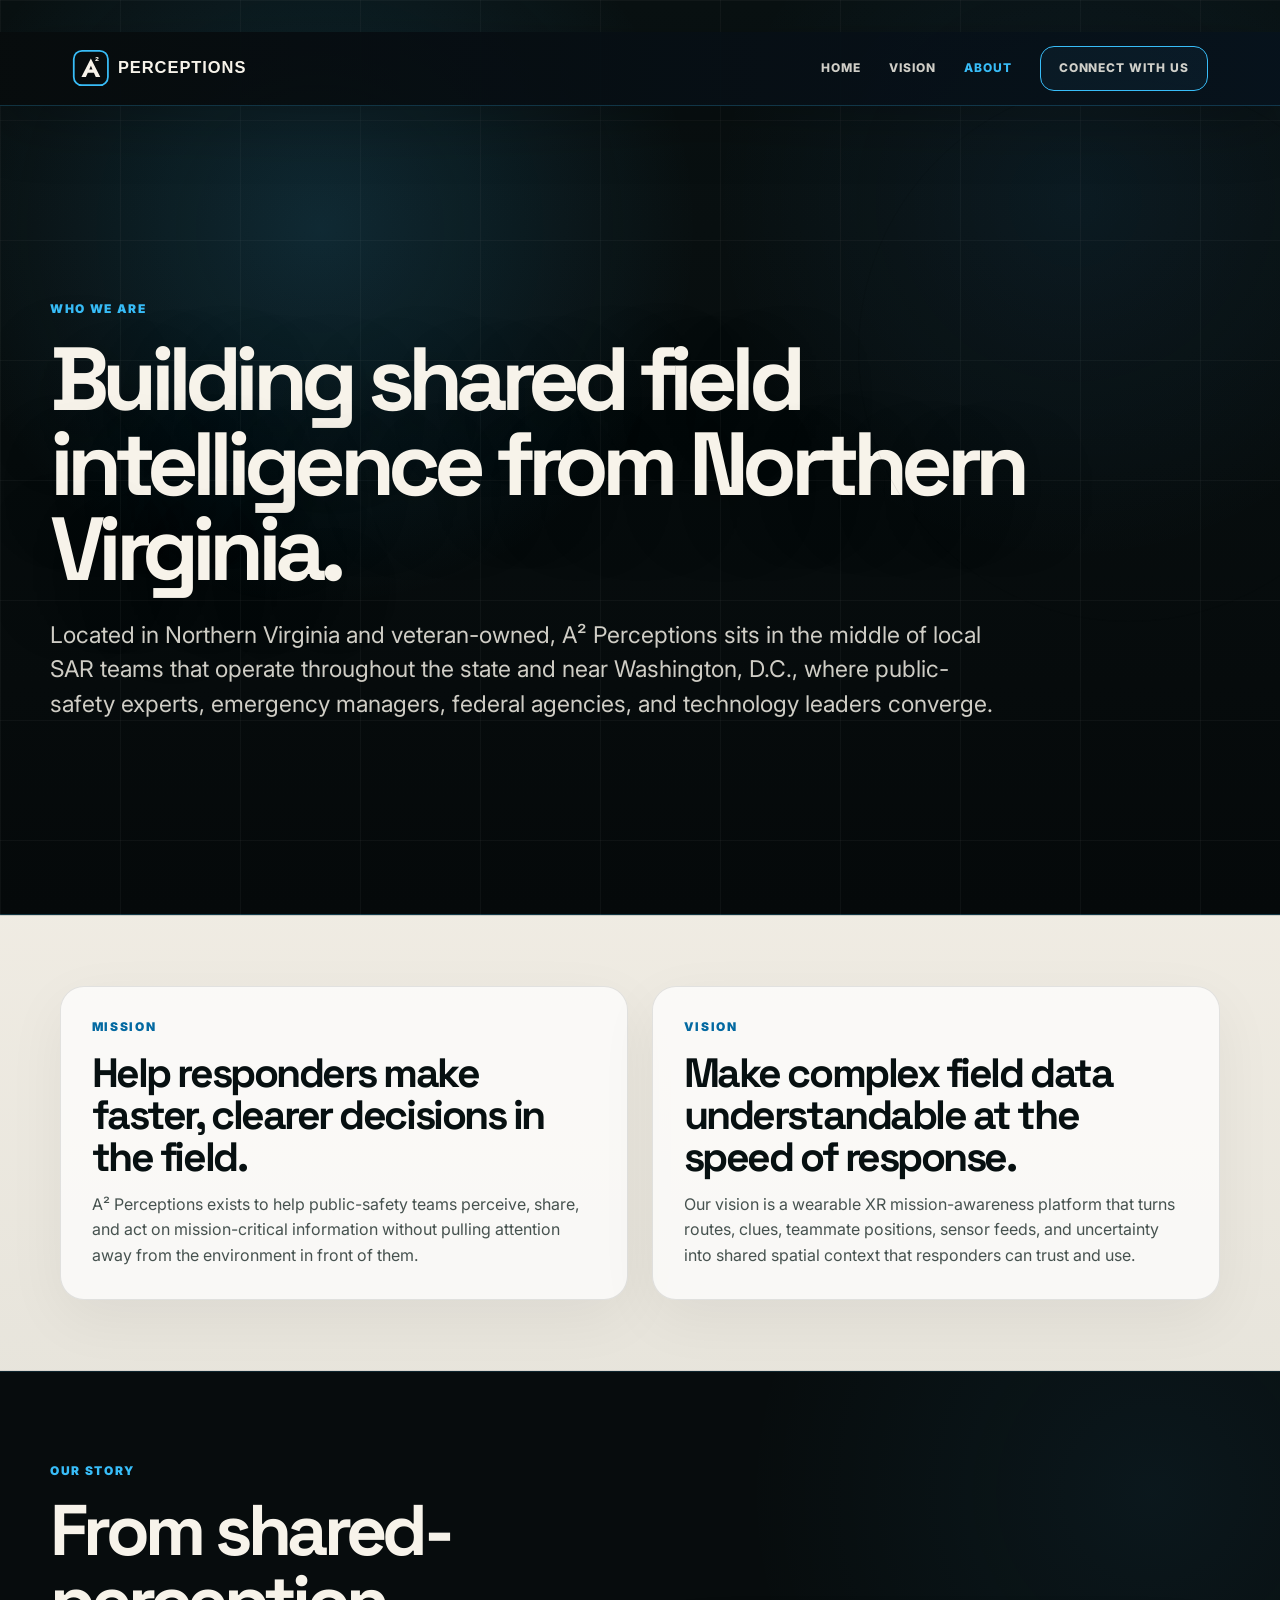
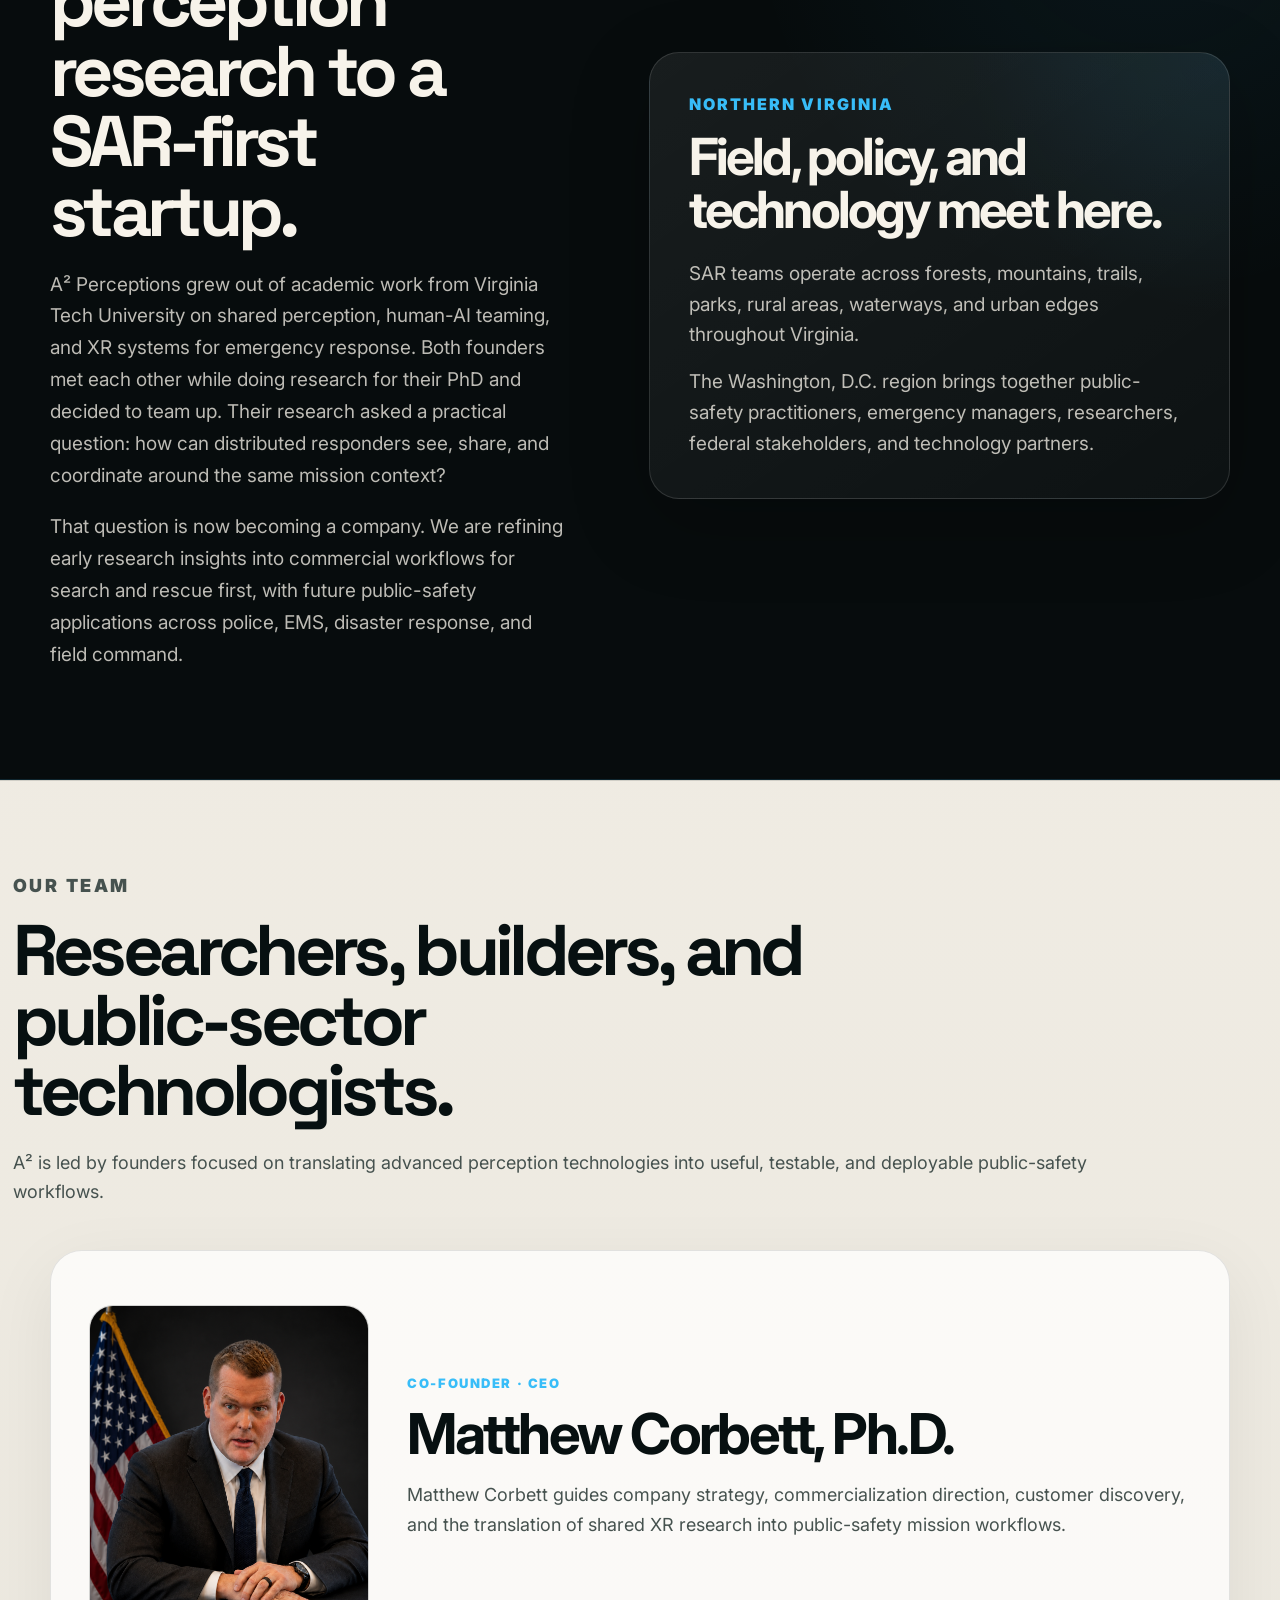
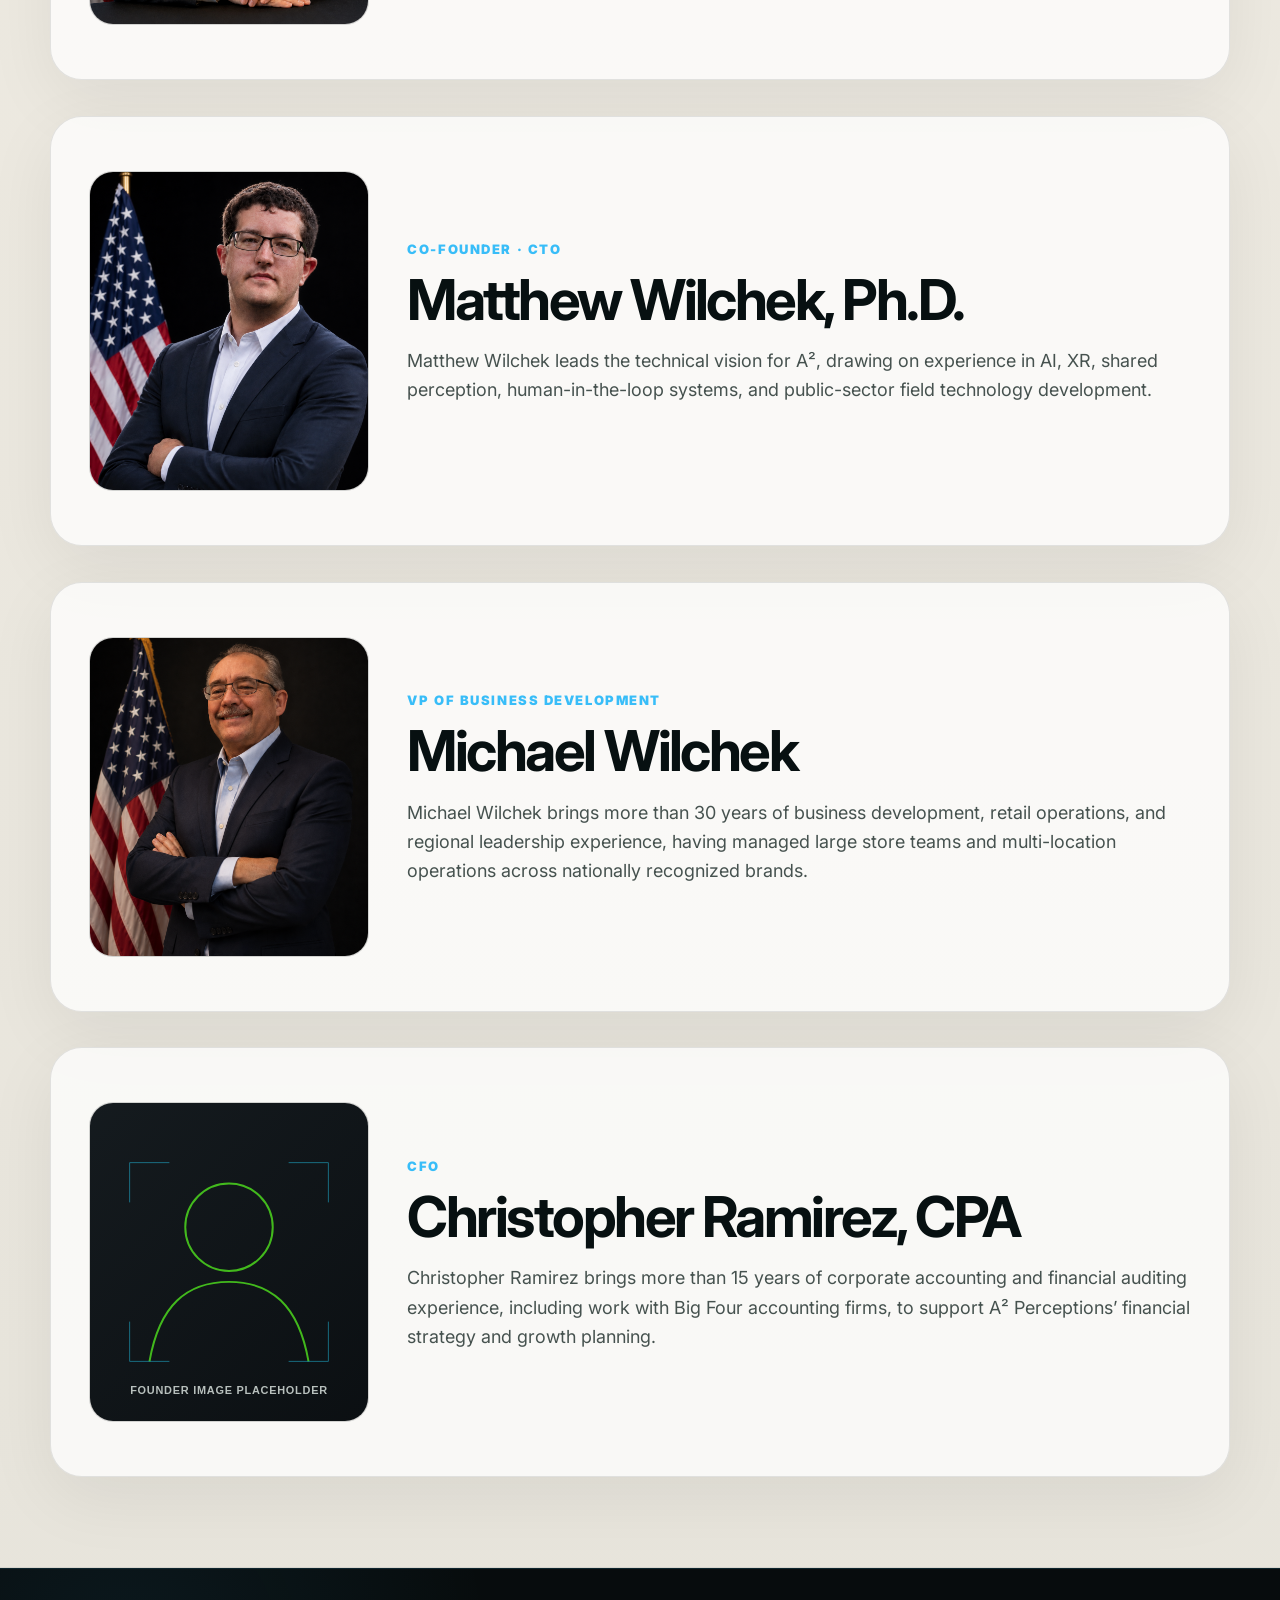
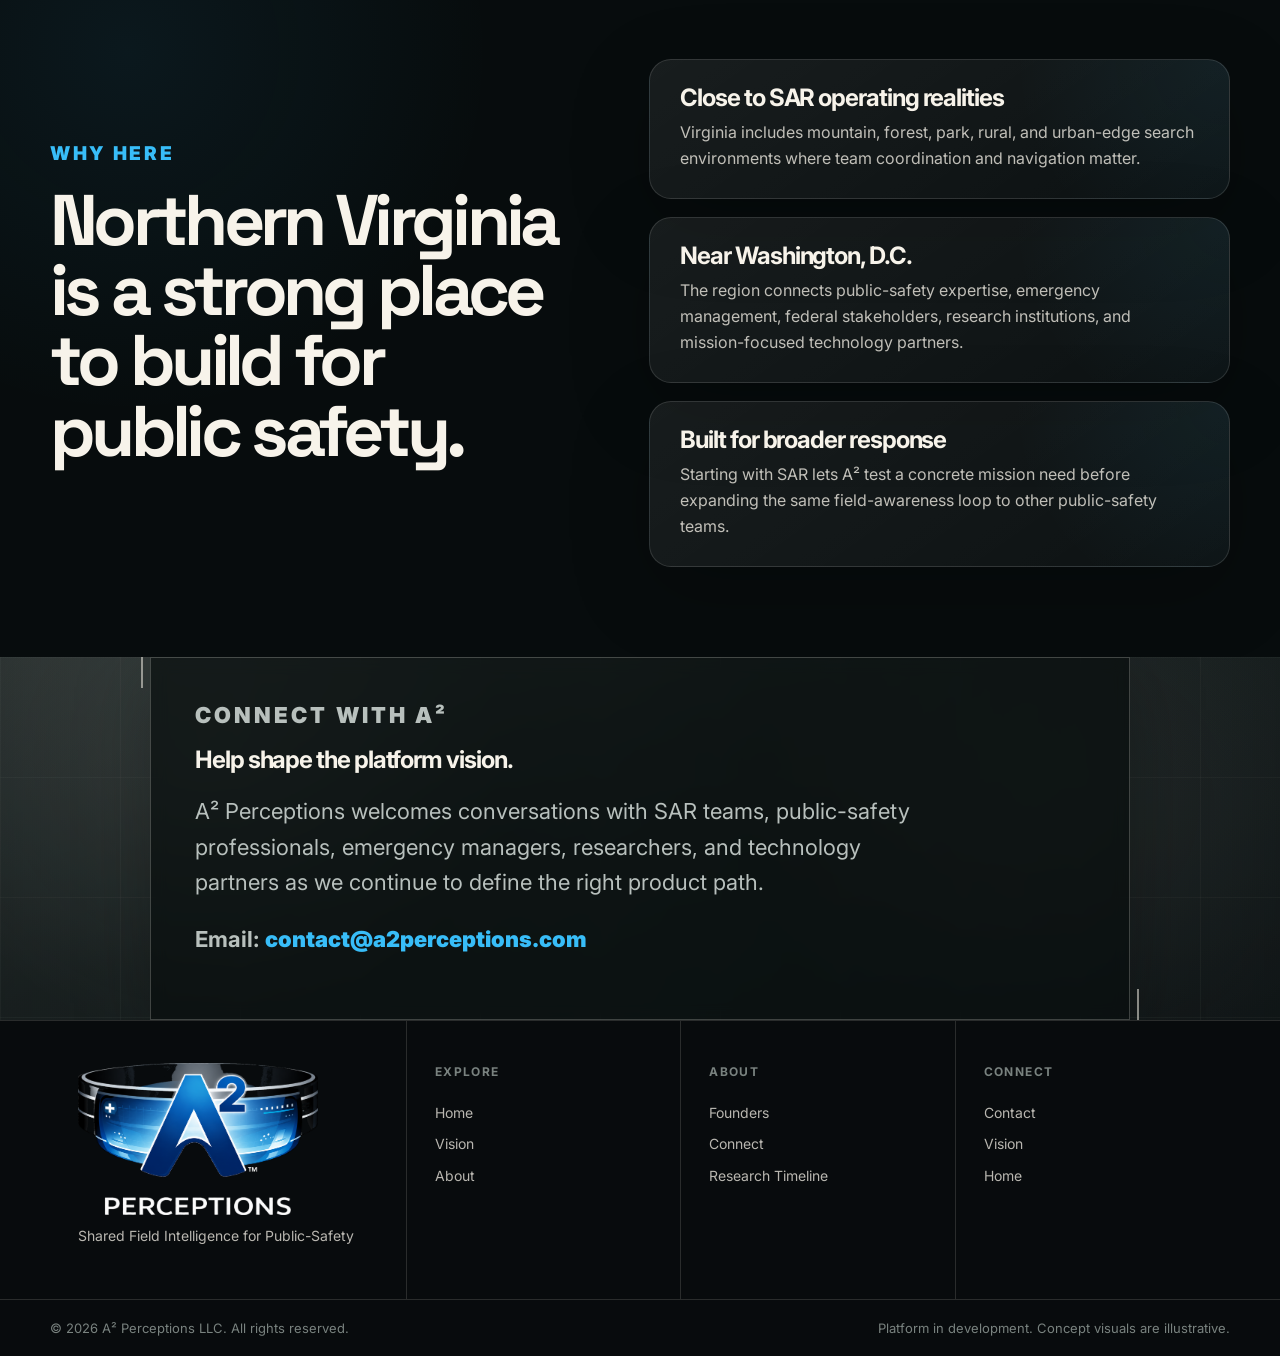
==== commit 62b57f64: "Add files via upload" ====
--- a/about.html
+++ b/about.html
@@ -111,6 +111,25 @@
               <p>Matthew Wilchek leads the technical vision for A², drawing on experience in AI, XR, shared perception, human-in-the-loop systems, and public-sector field technology development.</p>
             </div>
           </article>
+
+          <article class="about-founder-card reveal">
+            <img src="assets/img/mike-wilchek-headshot.png" alt="Michael Wilchek headshot">
+            <div>
+              <p class="role">VP of Business Development</p>
+              <h3><a href="https://www.linkedin.com/in/michael-wilchek-4ba7b325/" target="_blank" rel="noopener noreferrer">Michael Wilchek</a></h3>
+              <p>Michael Wilchek brings more than 30 years of business development, retail operations, and regional leadership experience, having managed large store teams and multi-location operations across nationally recognized brands.</p>
+            </div>
+          </article>
+
+          <article class="about-founder-card reveal">
+            <img src="assets/img/founder-placeholder.svg" alt="Christopher Ramirez headshot">
+            <div>
+              <p class="role">CFO</p>
+              <h3><a href="" target="_blank" rel="noopener noreferrer">Christopher Ramirez, CPA</a></h3>
+              <p>Christopher Ramirez brings more than 15 years of corporate accounting and financial auditing experience, including work with Big Four accounting firms, to support A² Perceptions’ financial strategy and growth planning.</p>
+            </div>
+          </article>
+
         </div>
       </div>
     </section>
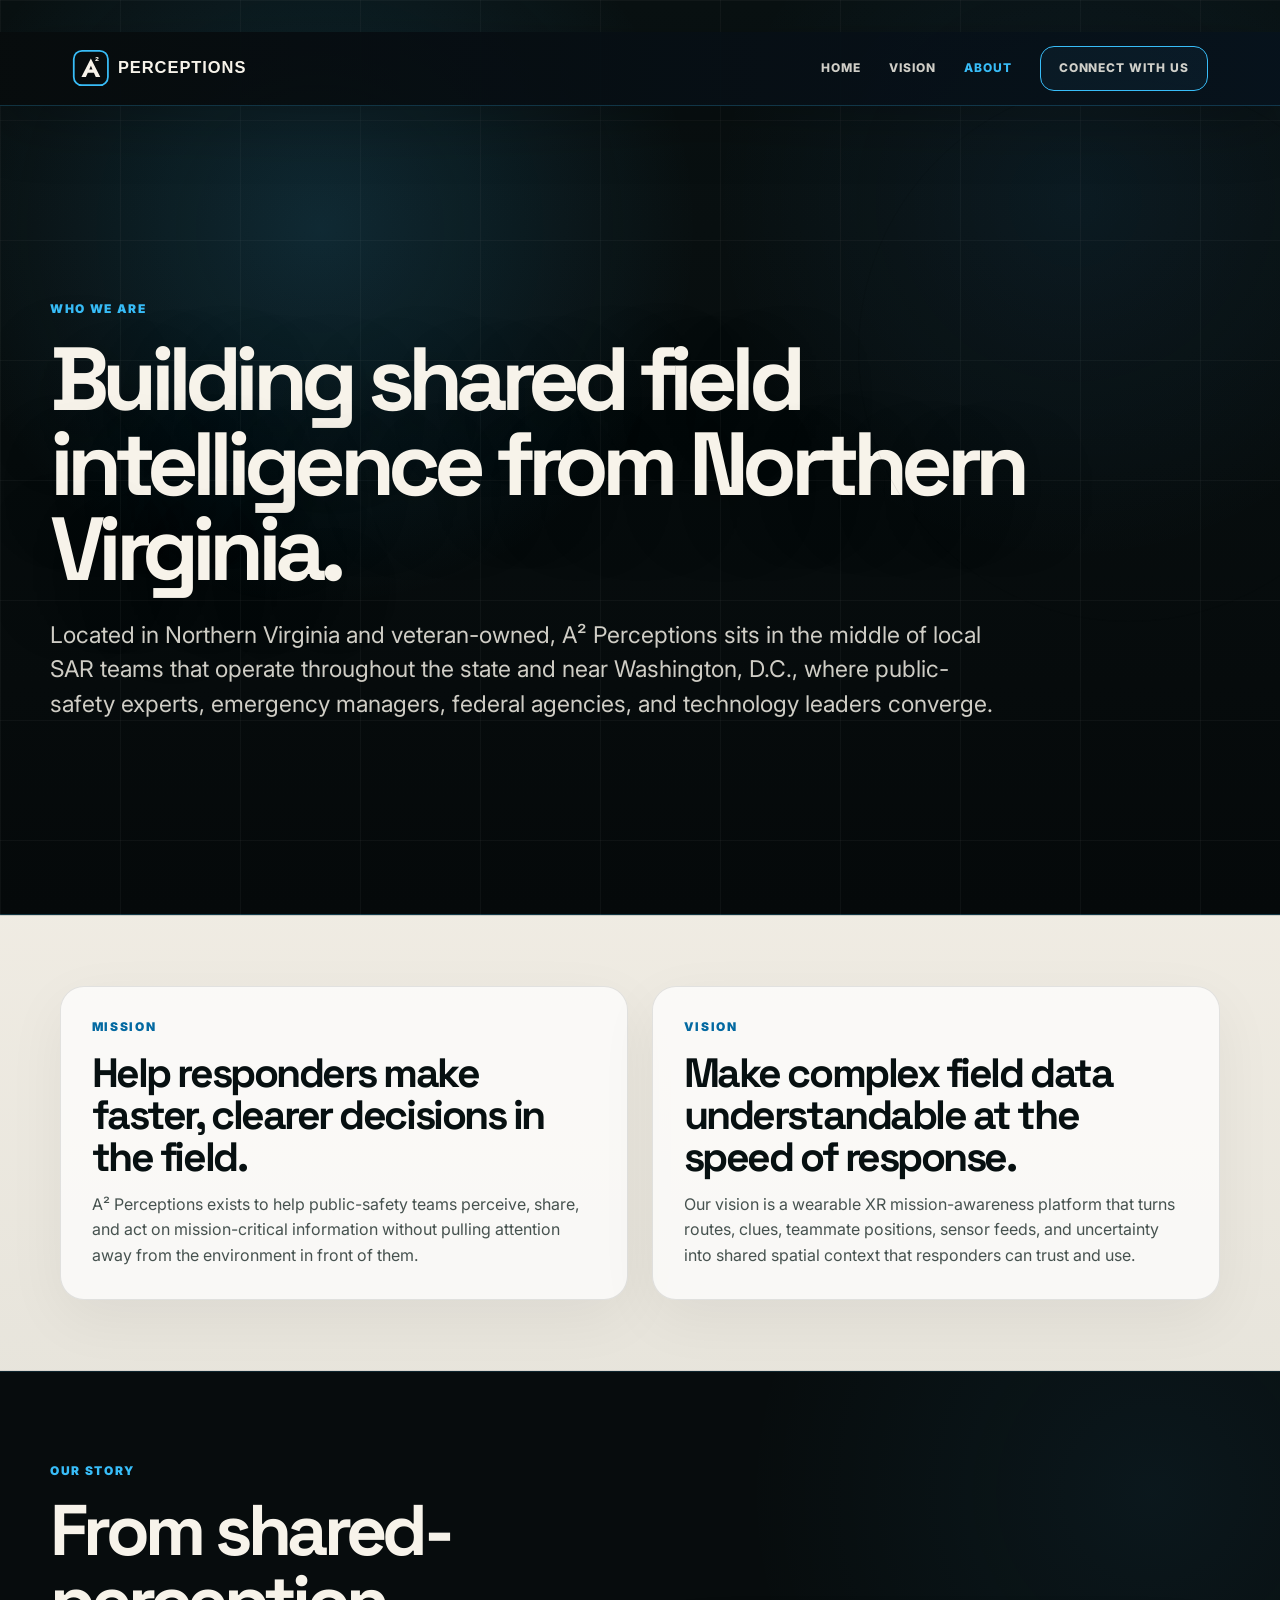
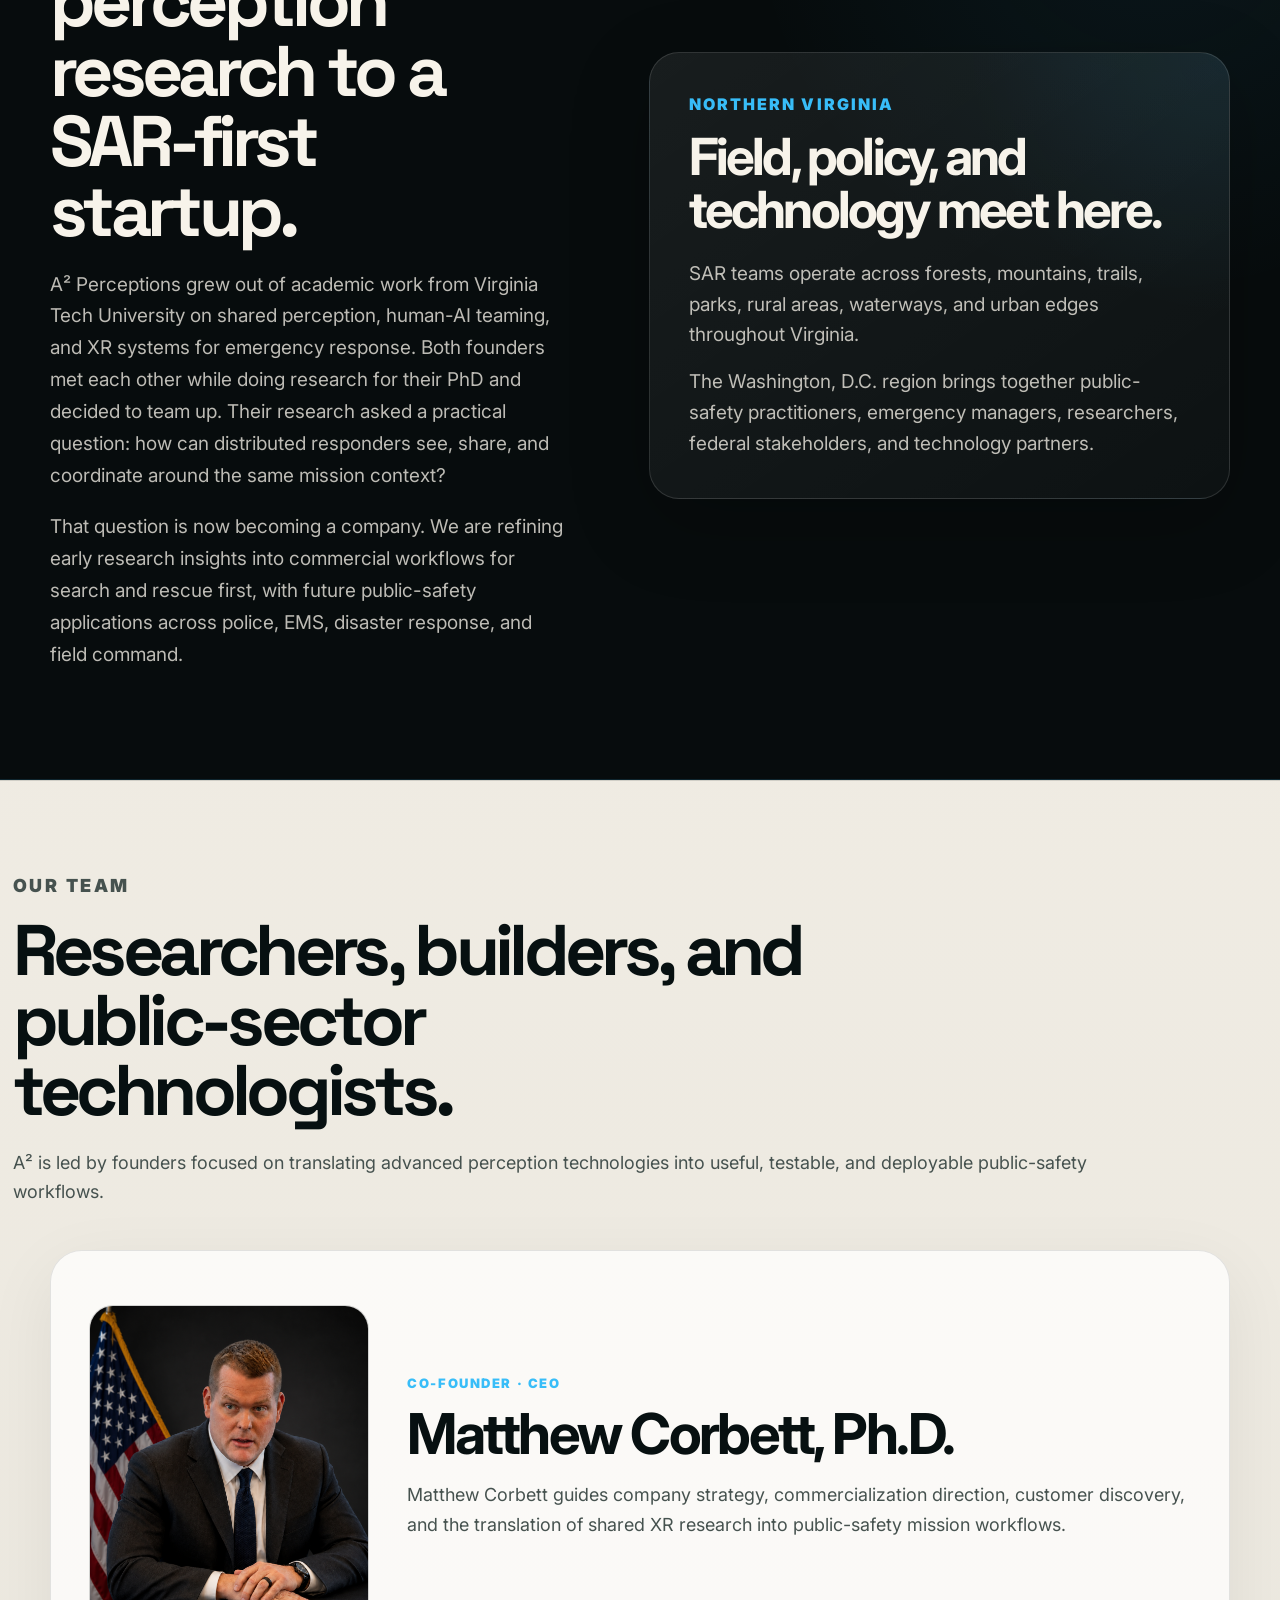
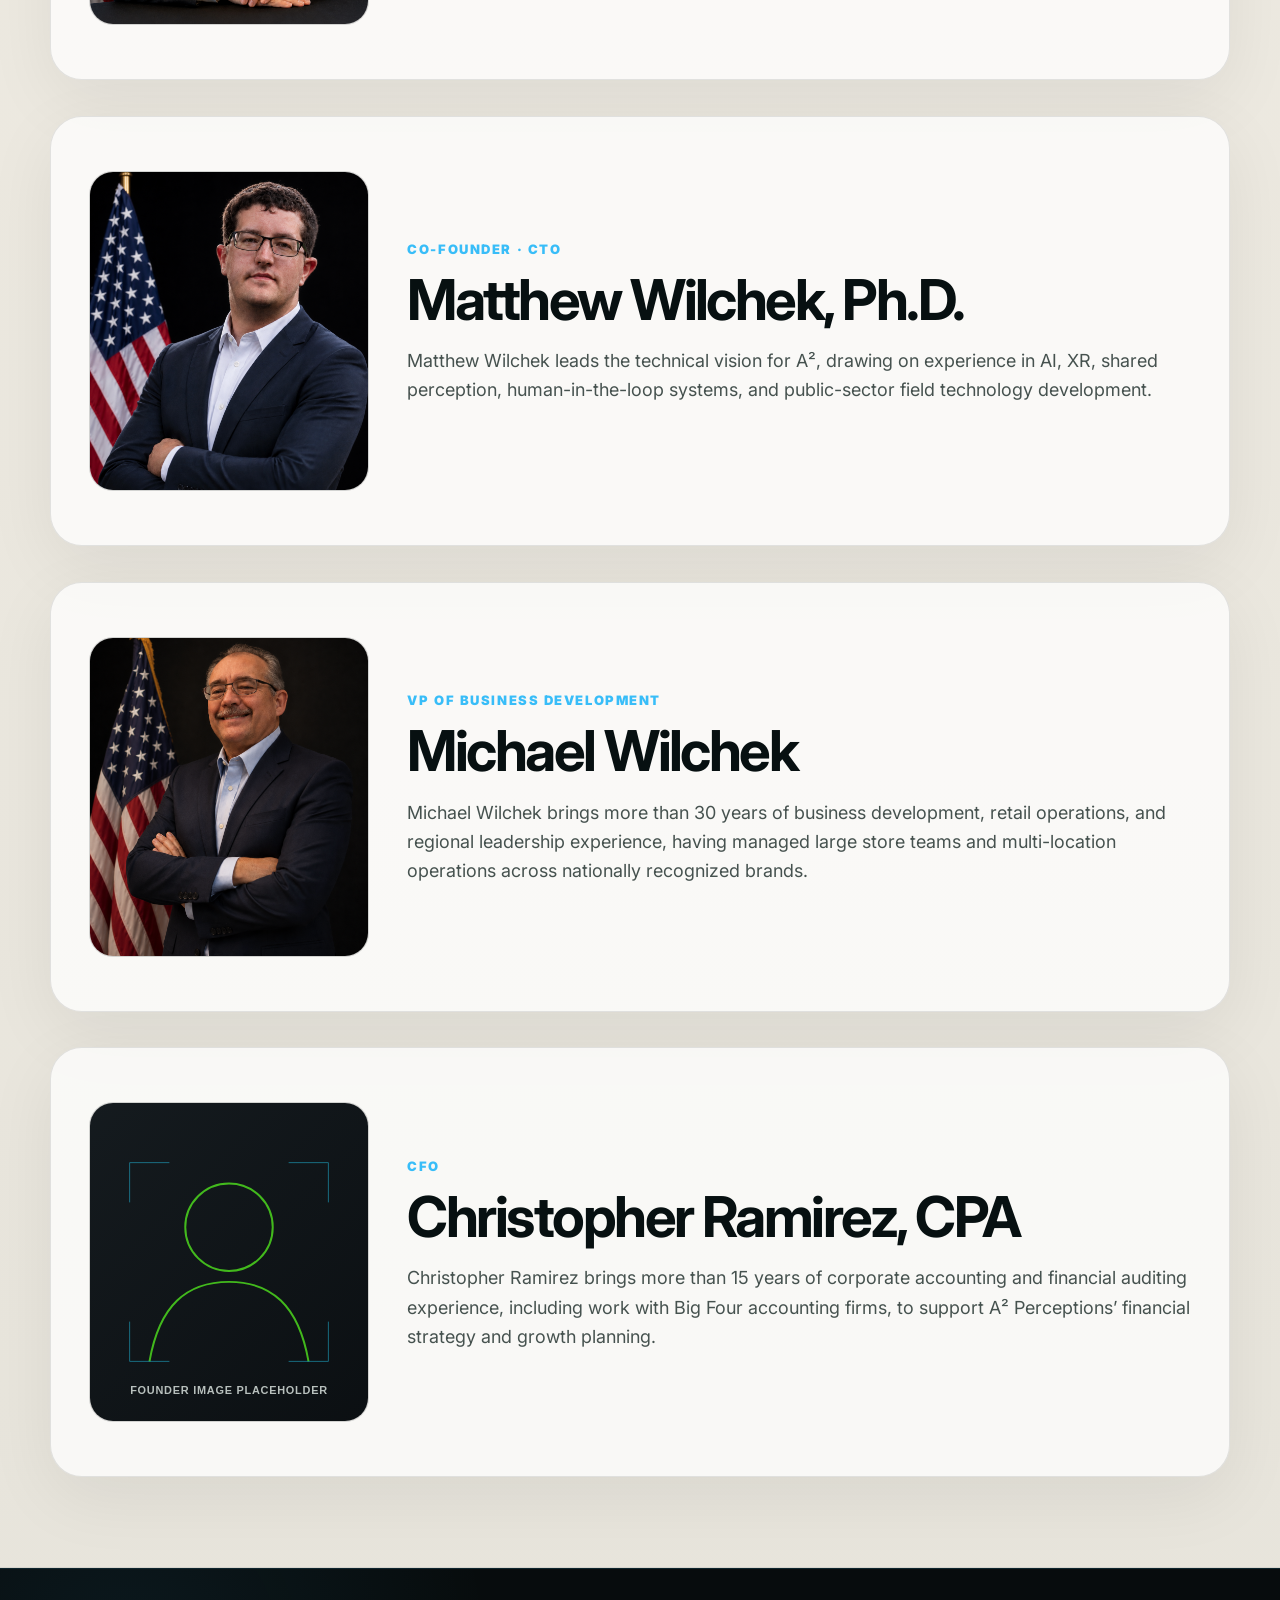
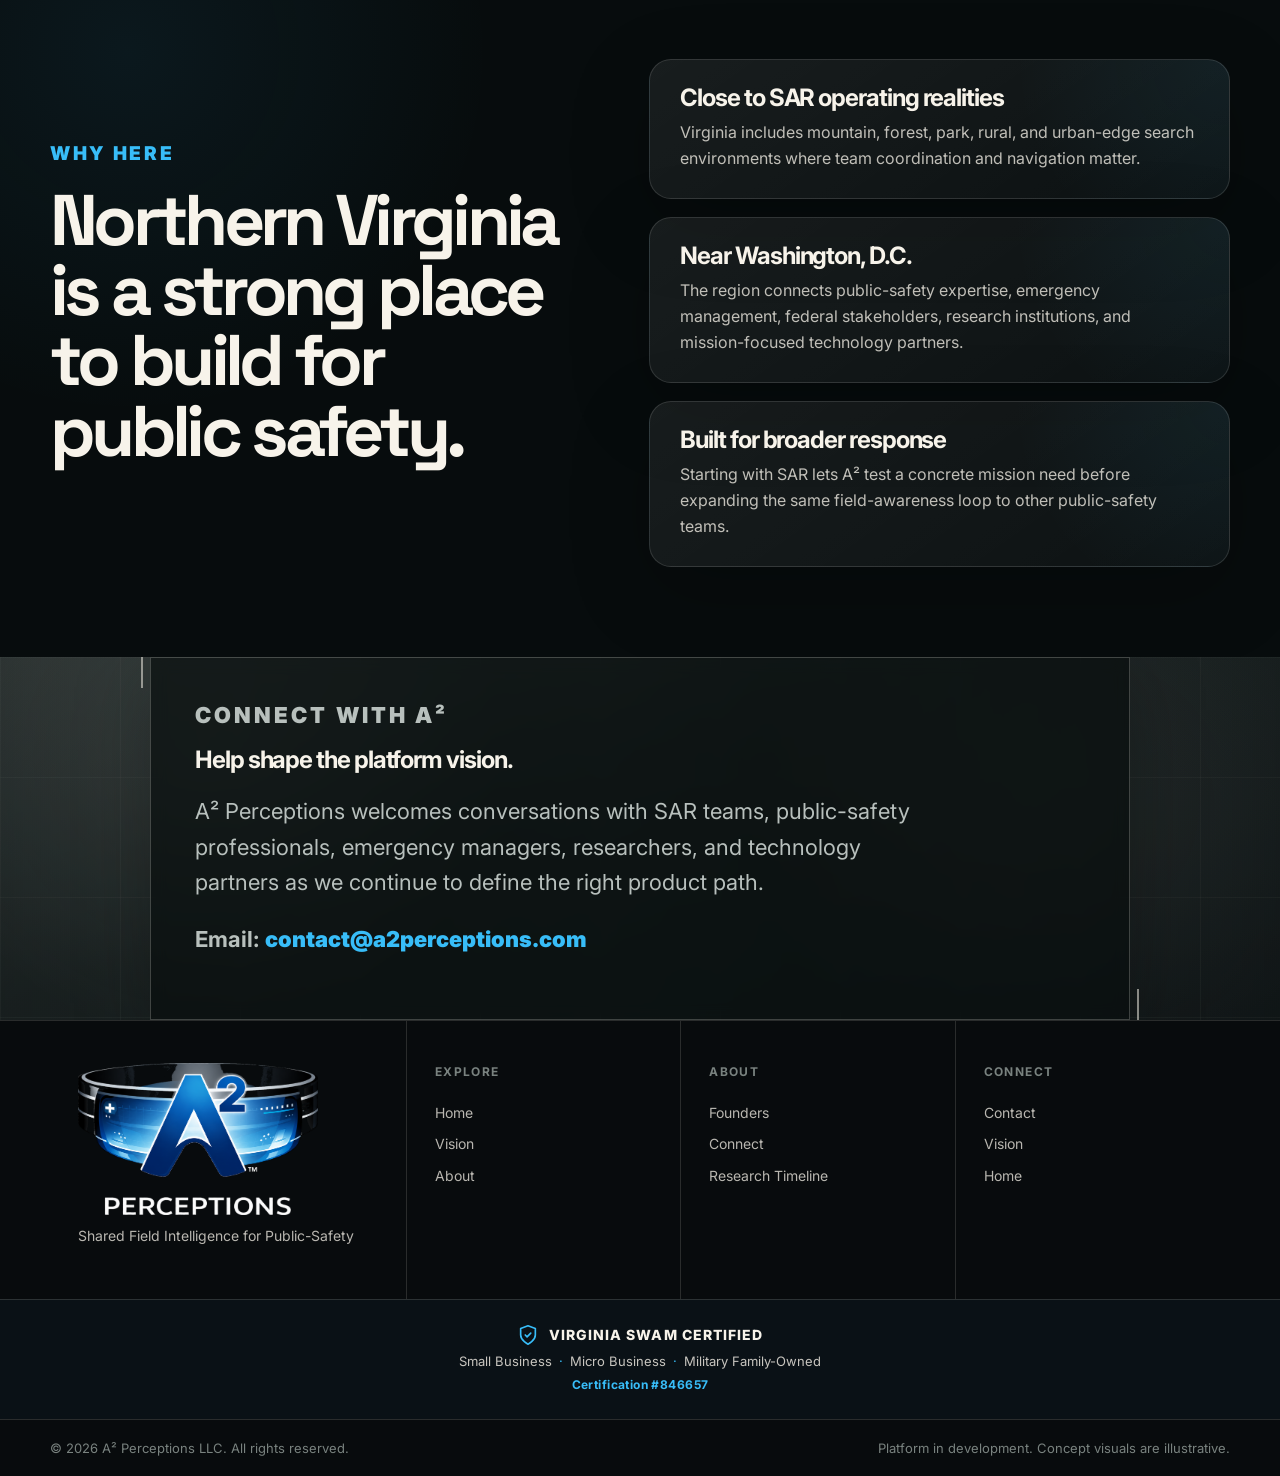
==== commit 92960cac: "updated footer" ====
--- a/about.html
+++ b/about.html
@@ -1,176 +1,189 @@
-<!doctype html>
-<html lang="en">
-<head>
-  <meta charset="utf-8">
-  <meta name="viewport" content="width=device-width, initial-scale=1">
-  <meta property="og:title" content="About | A² Perceptions">
-  <meta property="og:description" content="A Northern Virginia, veteran-owned startup building shared field intelligence for public-safety teams.">
-  <meta property="og:type" content="website">
-  <meta property="og:url" content="https://a2perceptions.com/about.html">
-  <meta property="og:image" content="https://a2perceptions.com/assets/img/social-preview.png">
-  <meta property="og:image:width" content="1200">
-  <meta property="og:image:height" content="630">
-
-  <meta name="twitter:card" content="summary_large_image">
-  <meta name="twitter:title" content="About | A² Perceptions">
-  <meta name="twitter:description" content="A Northern Virginia startup building shared field intelligence for public-safety teams.">
-  <meta name="twitter:image" content="https://a2perceptions.com/assets/img/social-preview.png">
-  <title>About | A² Perceptions</title>
-  <meta name="description" content="Learn about A² Perceptions, a Northern Virginia startup translating shared perception, XR, and AI research into public-safety mission-awareness tools.">
-  <link rel="preconnect" href="https://fonts.googleapis.com">
-  <link rel="preconnect" href="https://fonts.gstatic.com" crossorigin>
-  <link href="https://fonts.googleapis.com/css2?family=Inter:wght@400;600;700;800;900&family=Space+Grotesk:wght@500;700;800&display=swap" rel="stylesheet">
-  <link rel="stylesheet" href="assets/css/styles.css">
-  <link rel="stylesheet" href="assets/css/about-page.css">
-  <link rel="icon" href="assets/img/favicon-32.png" sizes="32x32" type="image/png">
-  <link rel="apple-touch-icon" href="assets/img/apple-touch-icon.png">
-</head>
-<body class="about-redesign">
-  <!--<div class="announcement">A² Perceptions is developing shared field intelligence for public-safety teams</div>-->
-  <header class="site-header" aria-label="Primary navigation">
-    <div class="header-inner">
-      <a class="logo" href="index.html" aria-label="A² Perceptions home"><img src="assets/img/a2-logo.svg" alt="A² Perceptions"></a>
-      <button class="nav-toggle" aria-label="Toggle navigation" aria-expanded="false"><span></span><span></span><span></span></button>
-      <nav class="nav">
-        <a href="index.html">Home</a>
-        <a href="vision.html">Vision</a>
-        <a class="active" href="about.html">About</a>
-        <a class="btn" href="about.html#connect">Connect With Us</a>
-      </nav>
-    </div>
-  </header>
-
-  <main>
-    <section class="about-hero">
-      <div class="container about-hero-inner">
-        <p class="eyebrow reveal">Who we are</p>
-        <h1 class="reveal">Building shared field intelligence from Northern Virginia.</h1>
-        <p class="about-location reveal">Located in Northern Virginia and veteran-owned, A² Perceptions sits in the middle of local SAR teams that operate throughout the state and near Washington, D.C., where public-safety experts, emergency managers, federal agencies, and technology leaders converge.</p>
-      </div>
-    </section>
-
-    <section class="section about-mission-section">
-      <div class="container mission-vision-pair">
-        <article class="mission-block reveal">
-          <p class="section-kicker">Mission</p>
-          <h2>Help responders make faster, clearer decisions in the field.</h2>
-          <p>A² Perceptions exists to help public-safety teams perceive, share, and act on mission-critical information without pulling attention away from the environment in front of them.</p>
-        </article>
-        <article class="mission-block reveal">
-          <p class="section-kicker">Vision</p>
-          <h2>Make complex field data understandable at the speed of response.</h2>
-          <p>Our vision is a wearable XR mission-awareness platform that turns routes, clues, teammate positions, sensor feeds, and uncertainty into shared spatial context that responders can trust and use.</p>
-        </article>
-      </div>
-    </section>
-
-    <section class="section about-story-section">
-      <div class="container story-grid">
-        <div class="story-copy reveal">
-          <p class="section-kicker">Our story</p>
-          <h2>From shared-perception research to a SAR-first startup.</h2>
-          <p>A² Perceptions grew out of academic work from Virginia Tech University on shared perception, human-AI teaming, and XR systems for emergency response. Both founders met each other while doing research for their PhD and decided to team up. Their research asked a practical question: how can distributed responders see, share, and coordinate around the same mission context?</p>
-          <p>That question is now becoming a company. We are refining early research insights into commercial workflows for search and rescue first, with future public-safety applications across police, EMS, disaster response, and field command.</p>
-        </div>
-        <div class="story-panel reveal" aria-label="A² operating context">
-          <div class="story-stat">
-            <span>Northern Virginia</span>
-            <strong>Field, policy, and technology meet here.</strong>
-          </div>
-          <div class="story-lines">
-            <p>SAR teams operate across forests, mountains, trails, parks, rural areas, waterways, and urban edges throughout Virginia.</p>
-            <p>The Washington, D.C. region brings together public-safety practitioners, emergency managers, researchers, federal stakeholders, and technology partners.</p>
-          </div>
-        </div>
-      </div>
-    </section>
-
-    <section id="founders" class="section founders-about-section">
-      <div class="container">
-        <div class="about-section-head reveal">
-          <p class="section-kicker">Our team</p>
-          <h2>Researchers, builders, and public-sector technologists.</h2>
-          <p>A² is led by founders focused on translating advanced perception technologies into useful, testable, and deployable public-safety workflows.</p>
-        </div>
-
-        <div class="about-founder-grid">
-          <article class="about-founder-card reveal">
-            <img src="assets/img/matt-corbett-headshot.png" alt="Founder image placeholder for Matthew Corbett">
-            <div>
-              <p class="role">Co-Founder · CEO</p>
-              <h3><a href="https://www.linkedin.com/in/matthew-corbett-56a0b093/" target="_blank" rel="noopener noreferrer">Matthew Corbett, Ph.D.</a></h3>
-              <p>Matthew Corbett guides company strategy, commercialization direction, customer discovery, and the translation of shared XR research into public-safety mission workflows.</p>
-            </div>
-          </article>
-
-          <article class="about-founder-card reveal">
-            <img src="assets/img/matt-wilchek-headshot.png" alt="Matthew Wilchek founder headshot">
-            <div>
-              <p class="role">Co-Founder · CTO</p>
-              <h3><a href="https://www.linkedin.com/in/matthew-wilchek-phd-1b52b3207/" target="_blank" rel="noopener noreferrer">Matthew Wilchek, Ph.D.</a></h3>
-              <p>Matthew Wilchek leads the technical vision for A², drawing on experience in AI, XR, shared perception, human-in-the-loop systems, and public-sector field technology development.</p>
-            </div>
-          </article>
-
-          <article class="about-founder-card reveal">
-            <img src="assets/img/mike-wilchek-headshot.png" alt="Michael Wilchek headshot">
-            <div>
-              <p class="role">VP of Business Development</p>
-              <h3><a href="https://www.linkedin.com/in/michael-wilchek-4ba7b325/" target="_blank" rel="noopener noreferrer">Michael Wilchek</a></h3>
-              <p>Michael Wilchek brings more than 30 years of business development, retail operations, and regional leadership experience, having managed large store teams and multi-location operations across nationally recognized brands.</p>
-            </div>
-          </article>
-
-          <article class="about-founder-card reveal">
-            <img src="assets/img/founder-placeholder.svg" alt="Christopher Ramirez headshot">
-            <div>
-              <p class="role">CFO</p>
-              <h3><a href="" target="_blank" rel="noopener noreferrer">Christopher Ramirez, CPA</a></h3>
-              <p>Christopher Ramirez brings more than 15 years of corporate accounting and financial auditing experience, including work with Big Four accounting firms, to support A² Perceptions’ financial strategy and growth planning.</p>
-            </div>
-          </article>
-
-        </div>
-      </div>
-    </section>
-
-    <section class="section about-location-section">
-      <div class="container location-grid">
-        <div class="location-copy reveal">
-          <p class="section-kicker">Why here</p>
-          <h2>Northern Virginia is a strong place to build for public safety.</h2>
-        </div>
-        <div class="location-cards">
-          <article class="location-card reveal"><h3>Close to SAR operating realities</h3><p>Virginia includes mountain, forest, park, rural, and urban-edge search environments where team coordination and navigation matter.</p></article>
-          <article class="location-card reveal"><h3>Near Washington, D.C.</h3><p>The region connects public-safety expertise, emergency management, federal stakeholders, research institutions, and mission-focused technology partners.</p></article>
-          <article class="location-card reveal"><h3>Built for broader response</h3><p>Starting with SAR lets A² test a concrete mission need before expanding the same field-awareness loop to other public-safety teams.</p></article>
-        </div>
-      </div>
-    </section>
-
-    <section id="connect" class="contact-band about-contact-band">
-      <div class="container">
-        <div class="contact-box reveal">
-          <p class="section-kicker">Connect with A²</p>
-          <h2>Help shape the platform vision.</h2>
-          <p>A² Perceptions welcomes conversations with SAR teams, public-safety professionals, emergency managers, researchers, and technology partners as we continue to define the right product path.</p>
-          <p><strong>Email:</strong> <a href="mailto:contact@a2perceptions.com">contact@a2perceptions.com</a></p>
-        </div>
-      </div>
-    </section>
-  </main>
-
-  <footer class="site-footer">
-    <div class="container footer-grid">
-      <div class="footer-col footer-logo"><img src="assets/img/a2-logo-official-footer.png" alt="Official A² Perceptions logo"><p>Shared Field Intelligence for Public-Safety</p></div>
-      <div class="footer-col"><h4>Explore</h4><a href="index.html">Home</a><a href="vision.html">Vision</a><a href="about.html">About</a></div>
-      <div class="footer-col"><h4>About</h4><a href="#founders">Founders</a><a href="#connect">Connect</a><a href="vision.html#references">Research Timeline</a></div>
-      <div class="footer-col"><h4>Connect</h4><a href="about.html#connect">Contact</a><a href="vision.html">Vision</a><a href="index.html">Home</a></div>
-    </div>
-    <div class="footer-bottom"><div class="container"><span>© <span id="year">2026</span> A² Perceptions LLC. All rights reserved.</span><span>Platform in development. Concept visuals are illustrative.</span></div></div>
-  </footer>
-  <script src="assets/js/main.js"></script>
-  <script>document.getElementById('year').textContent = new Date().getFullYear();</script>
-<!-- Cloudflare Web Analytics --><script defer src='https://static.cloudflareinsights.com/beacon.min.js' data-cf-beacon='{"token": "a31a08a41f914ccd8b4eafe5780ccd11"}'></script><!-- End Cloudflare Web Analytics -->
-</body>
-</html>
+<!doctype html>
+<html lang="en">
+<head>
+  <meta charset="utf-8">
+  <meta name="viewport" content="width=device-width, initial-scale=1">
+  <meta property="og:title" content="About | A² Perceptions">
+  <meta property="og:description" content="A Northern Virginia, veteran-owned startup building shared field intelligence for public-safety teams.">
+  <meta property="og:type" content="website">
+  <meta property="og:url" content="https://a2perceptions.com/about.html">
+  <meta property="og:image" content="https://a2perceptions.com/assets/img/social-preview.png">
+  <meta property="og:image:width" content="1200">
+  <meta property="og:image:height" content="630">
+
+  <meta name="twitter:card" content="summary_large_image">
+  <meta name="twitter:title" content="About | A² Perceptions">
+  <meta name="twitter:description" content="A Northern Virginia startup building shared field intelligence for public-safety teams.">
+  <meta name="twitter:image" content="https://a2perceptions.com/assets/img/social-preview.png">
+  <title>About | A² Perceptions</title>
+  <meta name="description" content="Learn about A² Perceptions, a Northern Virginia startup translating shared perception, XR, and AI research into public-safety mission-awareness tools.">
+  <link rel="preconnect" href="https://fonts.googleapis.com">
+  <link rel="preconnect" href="https://fonts.gstatic.com" crossorigin>
+  <link href="https://fonts.googleapis.com/css2?family=Inter:wght@400;600;700;800;900&family=Space+Grotesk:wght@500;700;800&display=swap" rel="stylesheet">
+  <link rel="stylesheet" href="assets/css/styles.css">
+  <link rel="stylesheet" href="assets/css/about-page.css">
+  <link rel="icon" href="assets/img/favicon-32.png" sizes="32x32" type="image/png">
+  <link rel="apple-touch-icon" href="assets/img/apple-touch-icon.png">
+</head>
+<body class="about-redesign">
+  <!--<div class="announcement">A² Perceptions is developing shared field intelligence for public-safety teams</div>-->
+  <header class="site-header" aria-label="Primary navigation">
+    <div class="header-inner">
+      <a class="logo" href="index.html" aria-label="A² Perceptions home"><img src="assets/img/a2-logo.svg" alt="A² Perceptions"></a>
+      <button class="nav-toggle" aria-label="Toggle navigation" aria-expanded="false"><span></span><span></span><span></span></button>
+      <nav class="nav">
+        <a href="index.html">Home</a>
+        <a href="vision.html">Vision</a>
+        <a class="active" href="about.html">About</a>
+        <a class="btn" href="about.html#connect">Connect With Us</a>
+      </nav>
+    </div>
+  </header>
+
+  <main>
+    <section class="about-hero">
+      <div class="container about-hero-inner">
+        <p class="eyebrow reveal">Who we are</p>
+        <h1 class="reveal">Building shared field intelligence from Northern Virginia.</h1>
+        <p class="about-location reveal">Located in Northern Virginia and veteran-owned, A² Perceptions sits in the middle of local SAR teams that operate throughout the state and near Washington, D.C., where public-safety experts, emergency managers, federal agencies, and technology leaders converge.</p>
+      </div>
+    </section>
+
+    <section class="section about-mission-section">
+      <div class="container mission-vision-pair">
+        <article class="mission-block reveal">
+          <p class="section-kicker">Mission</p>
+          <h2>Help responders make faster, clearer decisions in the field.</h2>
+          <p>A² Perceptions exists to help public-safety teams perceive, share, and act on mission-critical information without pulling attention away from the environment in front of them.</p>
+        </article>
+        <article class="mission-block reveal">
+          <p class="section-kicker">Vision</p>
+          <h2>Make complex field data understandable at the speed of response.</h2>
+          <p>Our vision is a wearable XR mission-awareness platform that turns routes, clues, teammate positions, sensor feeds, and uncertainty into shared spatial context that responders can trust and use.</p>
+        </article>
+      </div>
+    </section>
+
+    <section class="section about-story-section">
+      <div class="container story-grid">
+        <div class="story-copy reveal">
+          <p class="section-kicker">Our story</p>
+          <h2>From shared-perception research to a SAR-first startup.</h2>
+          <p>A² Perceptions grew out of academic work from Virginia Tech University on shared perception, human-AI teaming, and XR systems for emergency response. Both founders met each other while doing research for their PhD and decided to team up. Their research asked a practical question: how can distributed responders see, share, and coordinate around the same mission context?</p>
+          <p>That question is now becoming a company. We are refining early research insights into commercial workflows for search and rescue first, with future public-safety applications across police, EMS, disaster response, and field command.</p>
+        </div>
+        <div class="story-panel reveal" aria-label="A² operating context">
+          <div class="story-stat">
+            <span>Northern Virginia</span>
+            <strong>Field, policy, and technology meet here.</strong>
+          </div>
+          <div class="story-lines">
+            <p>SAR teams operate across forests, mountains, trails, parks, rural areas, waterways, and urban edges throughout Virginia.</p>
+            <p>The Washington, D.C. region brings together public-safety practitioners, emergency managers, researchers, federal stakeholders, and technology partners.</p>
+          </div>
+        </div>
+      </div>
+    </section>
+
+    <section id="founders" class="section founders-about-section">
+      <div class="container">
+        <div class="about-section-head reveal">
+          <p class="section-kicker">Our team</p>
+          <h2>Researchers, builders, and public-sector technologists.</h2>
+          <p>A² is led by founders focused on translating advanced perception technologies into useful, testable, and deployable public-safety workflows.</p>
+        </div>
+
+        <div class="about-founder-grid">
+          <article class="about-founder-card reveal">
+            <img src="assets/img/matt-corbett-headshot.png" alt="Founder image placeholder for Matthew Corbett">
+            <div>
+              <p class="role">Co-Founder · CEO</p>
+              <h3><a href="https://www.linkedin.com/in/matthew-corbett-56a0b093/" target="_blank" rel="noopener noreferrer">Matthew Corbett, Ph.D.</a></h3>
+              <p>Matthew Corbett guides company strategy, commercialization direction, customer discovery, and the translation of shared XR research into public-safety mission workflows.</p>
+            </div>
+          </article>
+
+          <article class="about-founder-card reveal">
+            <img src="assets/img/matt-wilchek-headshot.png" alt="Matthew Wilchek founder headshot">
+            <div>
+              <p class="role">Co-Founder · CTO</p>
+              <h3><a href="https://www.linkedin.com/in/matthew-wilchek-phd-1b52b3207/" target="_blank" rel="noopener noreferrer">Matthew Wilchek, Ph.D.</a></h3>
+              <p>Matthew Wilchek leads the technical vision for A², drawing on experience in AI, XR, shared perception, human-in-the-loop systems, and public-sector field technology development.</p>
+            </div>
+          </article>
+
+          <article class="about-founder-card reveal">
+            <img src="assets/img/mike-wilchek-headshot.png" alt="Michael Wilchek headshot">
+            <div>
+              <p class="role">VP of Business Development</p>
+              <h3><a href="https://www.linkedin.com/in/michael-wilchek-4ba7b325/" target="_blank" rel="noopener noreferrer">Michael Wilchek</a></h3>
+              <p>Michael Wilchek brings more than 30 years of business development, retail operations, and regional leadership experience, having managed large store teams and multi-location operations across nationally recognized brands.</p>
+            </div>
+          </article>
+
+          <article class="about-founder-card reveal">
+            <img src="assets/img/founder-placeholder.svg" alt="Christopher Ramirez headshot">
+            <div>
+              <p class="role">CFO</p>
+              <h3><a href="" target="_blank" rel="noopener noreferrer">Christopher Ramirez, CPA</a></h3>
+              <p>Christopher Ramirez brings more than 15 years of corporate accounting and financial auditing experience, including work with Big Four accounting firms, to support A² Perceptions’ financial strategy and growth planning.</p>
+            </div>
+          </article>
+
+        </div>
+      </div>
+    </section>
+
+    <section class="section about-location-section">
+      <div class="container location-grid">
+        <div class="location-copy reveal">
+          <p class="section-kicker">Why here</p>
+          <h2>Northern Virginia is a strong place to build for public safety.</h2>
+        </div>
+        <div class="location-cards">
+          <article class="location-card reveal"><h3>Close to SAR operating realities</h3><p>Virginia includes mountain, forest, park, rural, and urban-edge search environments where team coordination and navigation matter.</p></article>
+          <article class="location-card reveal"><h3>Near Washington, D.C.</h3><p>The region connects public-safety expertise, emergency management, federal stakeholders, research institutions, and mission-focused technology partners.</p></article>
+          <article class="location-card reveal"><h3>Built for broader response</h3><p>Starting with SAR lets A² test a concrete mission need before expanding the same field-awareness loop to other public-safety teams.</p></article>
+        </div>
+      </div>
+    </section>
+
+    <section id="connect" class="contact-band about-contact-band">
+      <div class="container">
+        <div class="contact-box reveal">
+          <p class="section-kicker">Connect with A²</p>
+          <h2>Help shape the platform vision.</h2>
+          <p>A² Perceptions welcomes conversations with SAR teams, public-safety professionals, emergency managers, researchers, and technology partners as we continue to define the right product path.</p>
+          <p><strong>Email:</strong> <a href="mailto:contact@a2perceptions.com">contact@a2perceptions.com</a></p>
+        </div>
+      </div>
+    </section>
+  </main>
+
+  <footer class="site-footer">
+    <div class="container footer-grid">
+      <div class="footer-col footer-logo"><img src="assets/img/a2-logo-official-footer.png" alt="Official A² Perceptions logo"><p>Shared Field Intelligence for Public-Safety</p></div>
+      <div class="footer-col"><h4>Explore</h4><a href="index.html">Home</a><a href="vision.html">Vision</a><a href="about.html">About</a></div>
+      <div class="footer-col"><h4>About</h4><a href="#founders">Founders</a><a href="#connect">Connect</a><a href="vision.html#references">Research Timeline</a></div>
+      <div class="footer-col"><h4>Connect</h4><a href="about.html#connect">Contact</a><a href="vision.html">Vision</a><a href="index.html">Home</a></div>
+    </div>
+    <div class="footer-certification" aria-label="Virginia SWaM business certification">
+      <div class="container footer-certification-inner">
+        <div class="footer-certification-heading">
+          <svg class="footer-certification-icon" viewBox="0 0 24 24" fill="none" stroke="currentColor" stroke-width="1.8" stroke-linecap="round" stroke-linejoin="round" aria-hidden="true" focusable="false">
+            <path d="M12 22s8-4 8-10V5l-8-3-8 3v7c0 6 8 10 8 10Z"></path>
+            <path d="m9 12 2 2 4-4"></path>
+          </svg>
+          <span>Virginia SWaM Certified</span>
+        </div>
+        <p class="footer-certification-designations">Small Business <span aria-hidden="true">·</span> Micro Business <span aria-hidden="true">·</span> Military Family-Owned</p>
+        <p class="footer-certification-number">Certification #846657</p>
+      </div>
+    </div>
+    <div class="footer-bottom"><div class="container"><span>© <span id="year">2026</span> A² Perceptions LLC. All rights reserved.</span><span>Platform in development. Concept visuals are illustrative.</span></div></div>
+  </footer>
+  <script src="assets/js/main.js"></script>
+  <script>document.getElementById('year').textContent = new Date().getFullYear();</script>
+<!-- Cloudflare Web Analytics --><script defer src='https://static.cloudflareinsights.com/beacon.min.js' data-cf-beacon='{"token": "a31a08a41f914ccd8b4eafe5780ccd11"}'></script><!-- End Cloudflare Web Analytics -->
+</body>
+</html>
--- a/assets/css/styles.css
+++ b/assets/css/styles.css
@@ -359,6 +359,58 @@
 .footer-logo img { width:240px; max-width:100%; height:auto; }
 .footer-col h4 { margin:0 0 20px; color:var(--muted-2); font-size:12px; text-transform:uppercase; letter-spacing:.12em; }
 .footer-col a, .footer-col p { display:block; color:rgba(247,243,234,.74); margin:10px 0; font-size:14px; }
+/* Virginia SWaM certification strip — shared across every page footer. */
+.footer-certification {
+  border-top: 1px solid var(--line);
+  background: #0a1116;
+  text-align: center;
+}
+.footer-certification-inner {
+  display: flex;
+  flex-direction: column;
+  align-items: center;
+  gap: 5px;
+  padding-top: 24px;
+  padding-bottom: 24px;
+}
+.footer-certification-heading {
+  display: flex;
+  align-items: center;
+  justify-content: center;
+  gap: 10px;
+  color: var(--text);
+  font-size: 14px;
+  font-weight: 800;
+  line-height: 1.35;
+  letter-spacing: .075em;
+  text-transform: uppercase;
+}
+.footer-certification-icon {
+  width: 22px;
+  height: 22px;
+  flex-shrink: 0;
+  color: var(--green);
+}
+.footer-certification-designations,
+.footer-certification-number { margin: 0; line-height: 1.55; }
+.footer-certification-designations {
+  color: rgba(247,243,234,.8);
+  font-size: 13px;
+}
+.footer-certification-designations span { color: var(--green); padding: 0 3px; }
+.footer-certification-number {
+  color: var(--green);
+  font-size: 12px;
+  font-weight: 700;
+  letter-spacing: .035em;
+}
+@media (max-width: 560px) {
+  .footer-certification-inner { padding-top: 22px; padding-bottom: 22px; }
+  .footer-certification-heading { font-size: 12px; gap: 8px; }
+  .footer-certification-icon { width: 19px; height: 19px; }
+  .footer-certification-designations { max-width: 300px; font-size: 12px; }
+}
+
 .footer-bottom { border-top:1px solid var(--line); color:var(--muted-2); font-size:13px; padding:18px 0; }
 .footer-bottom .container { display:flex; justify-content:space-between; gap:18px; flex-wrap:wrap; }
 
